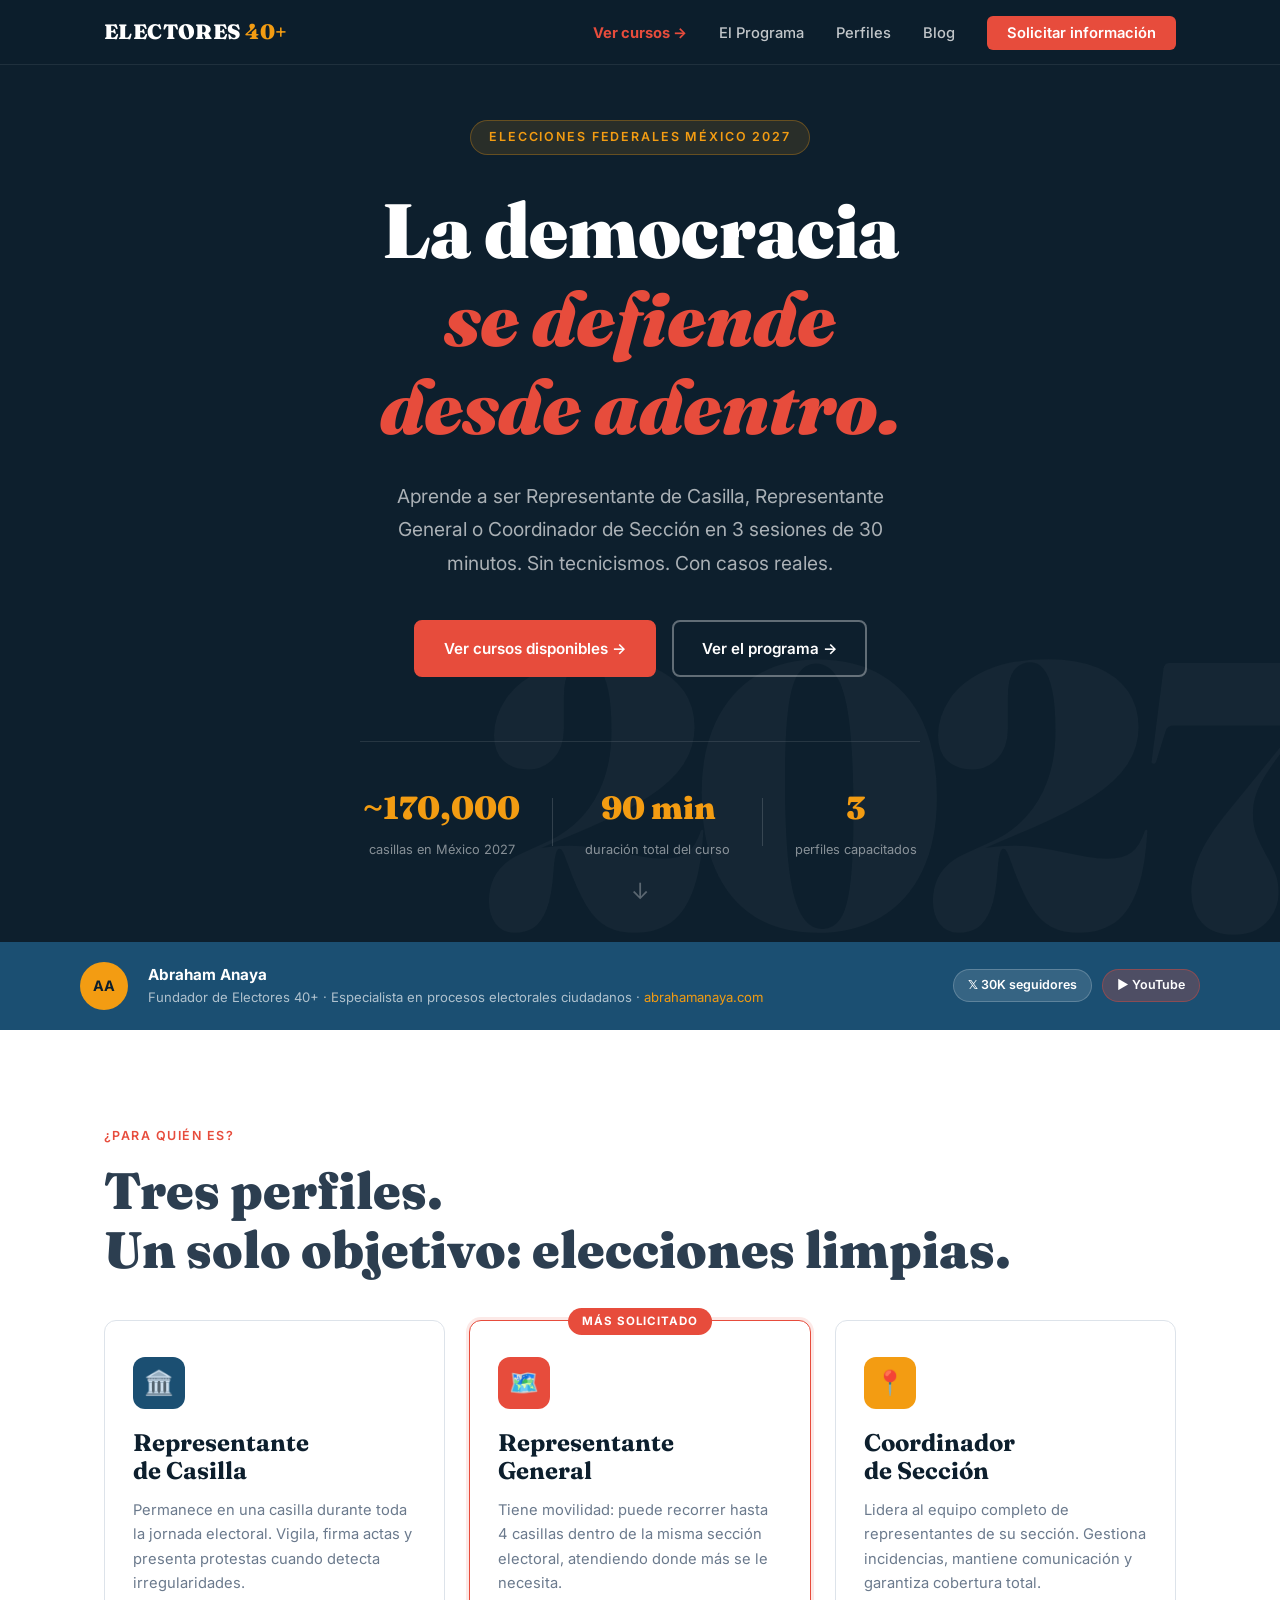
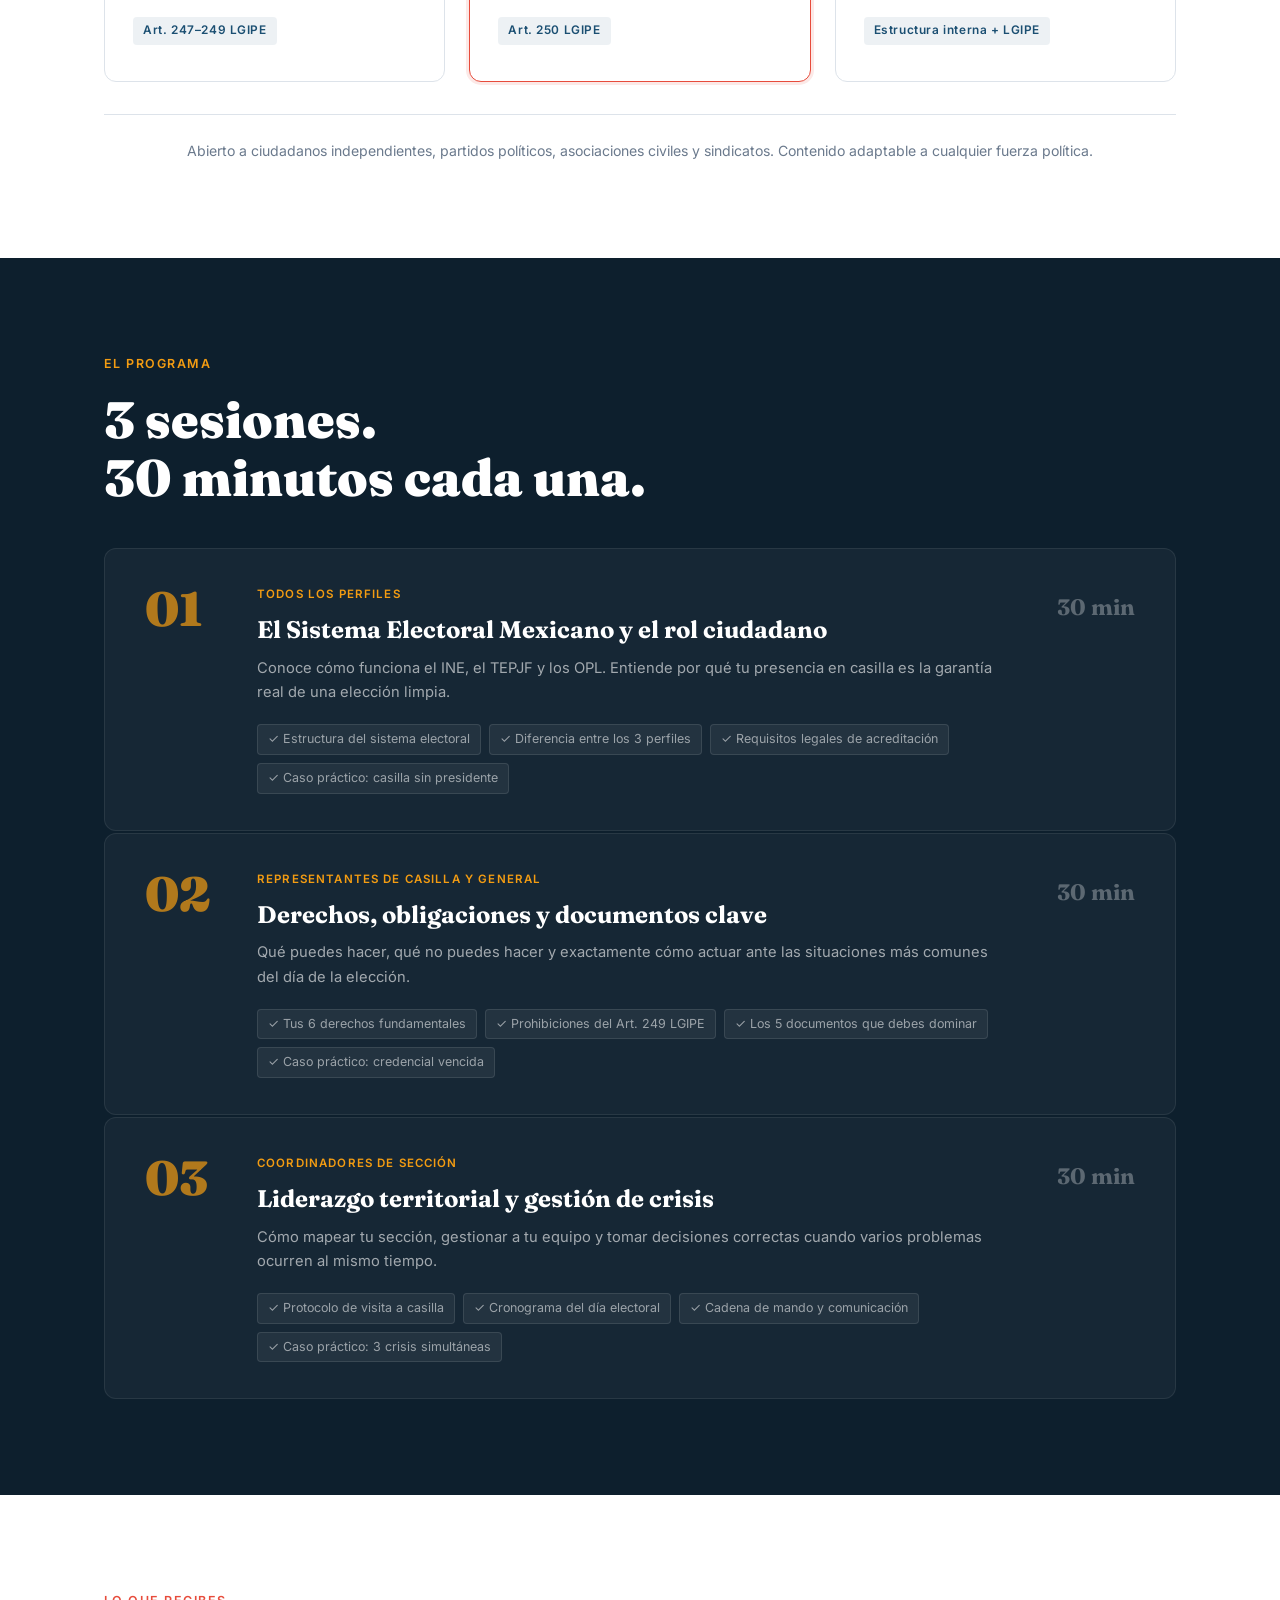
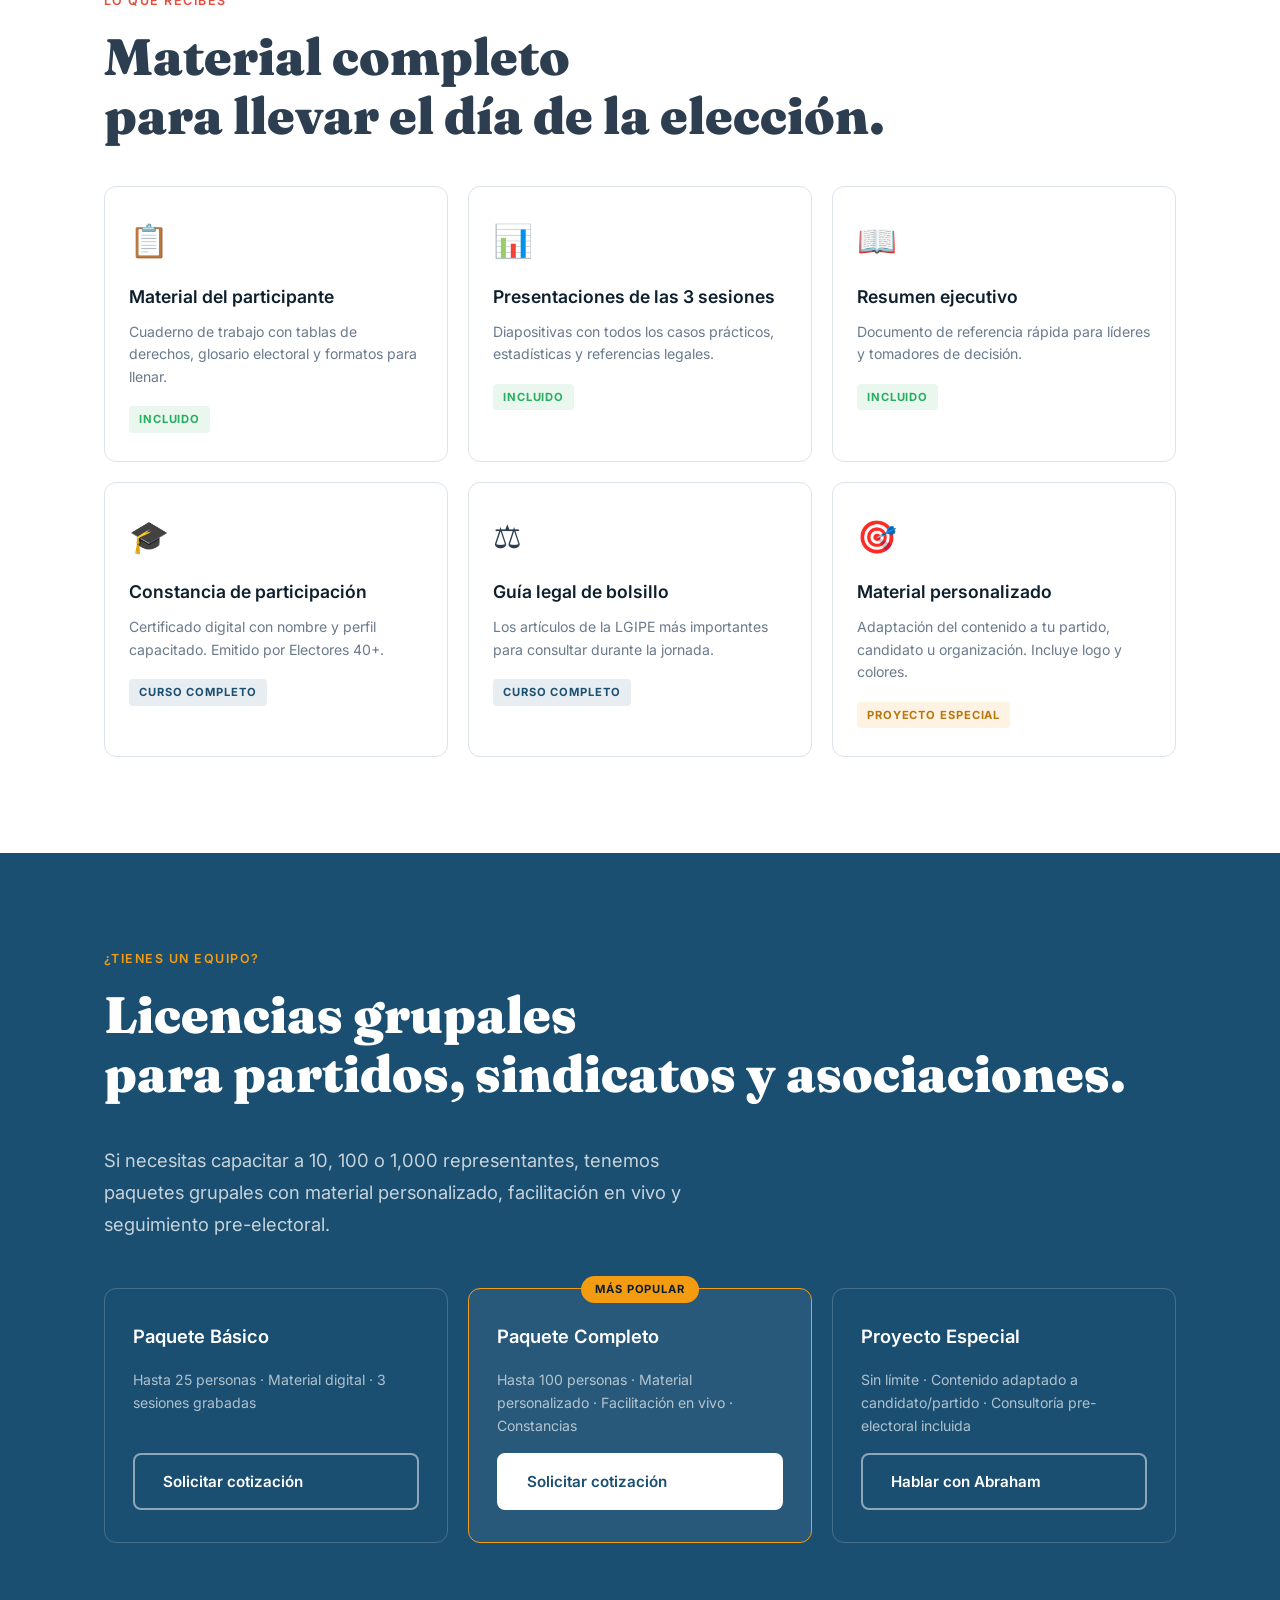
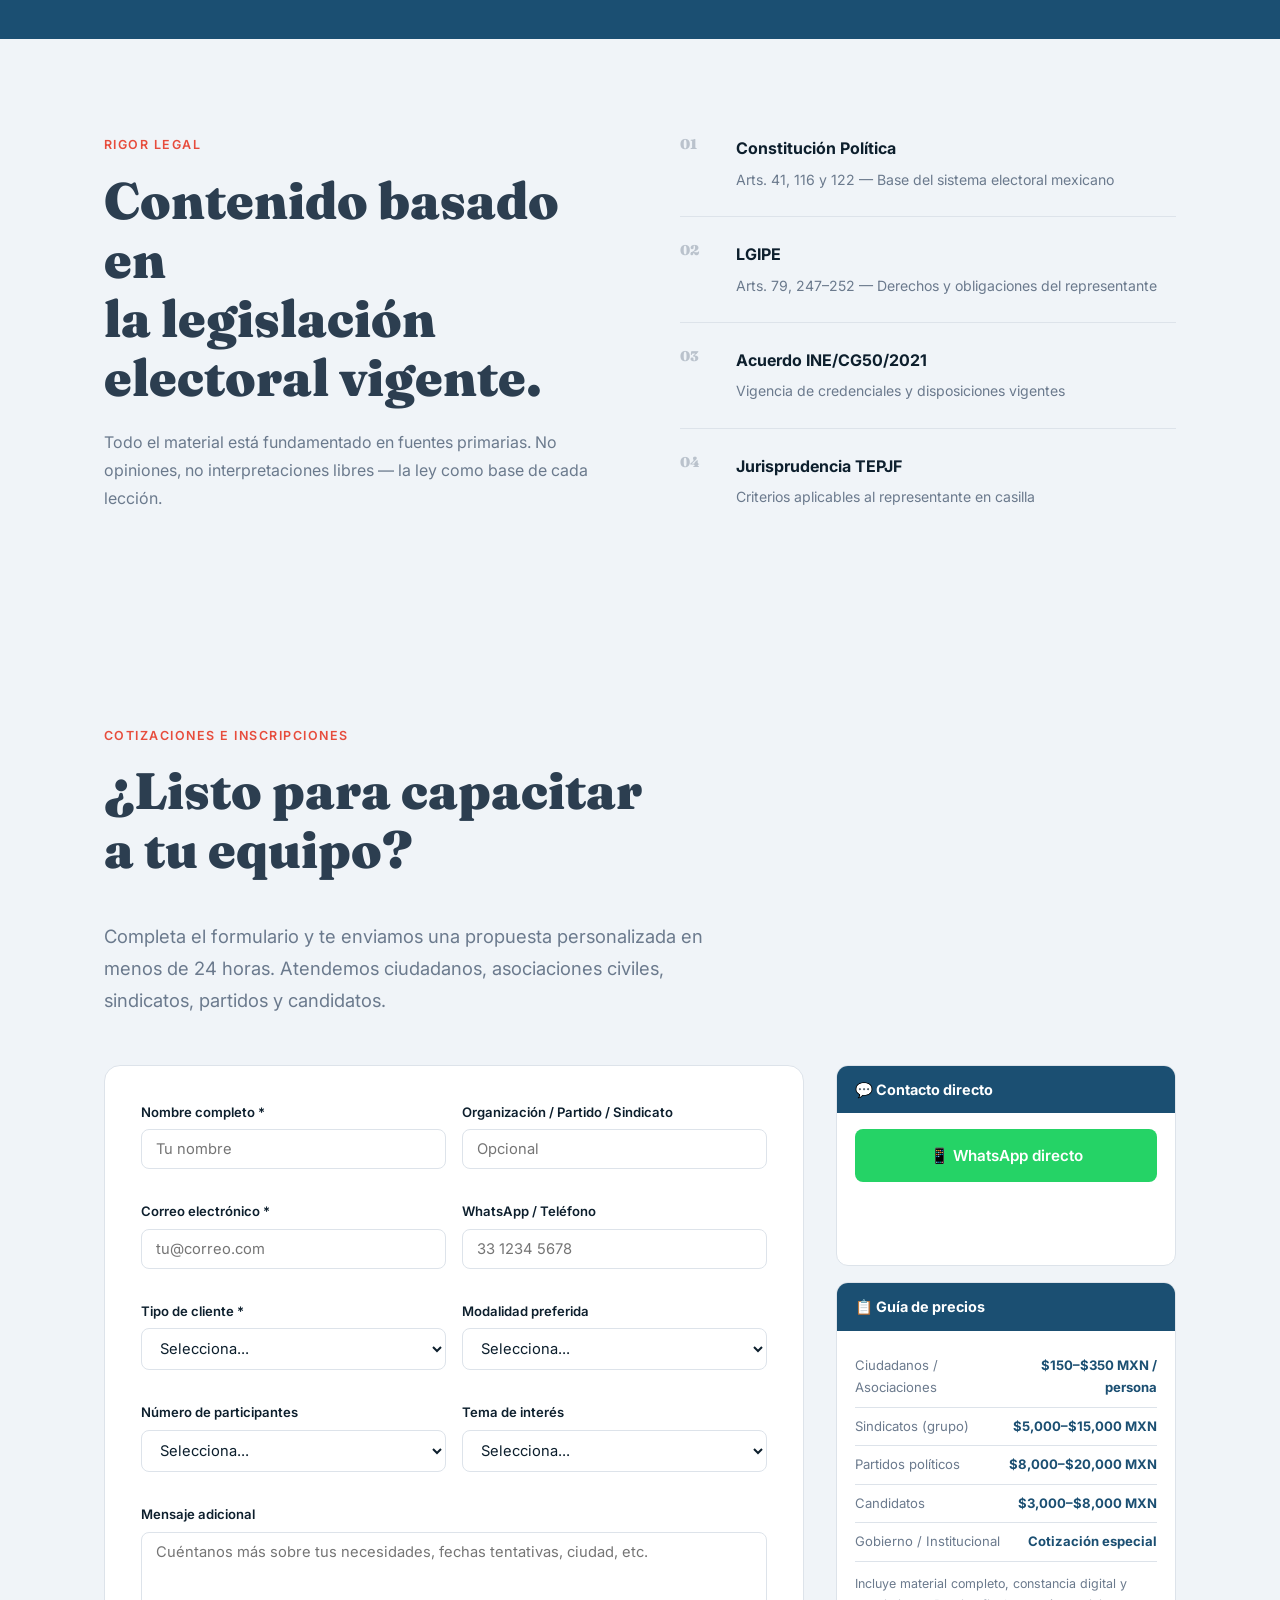
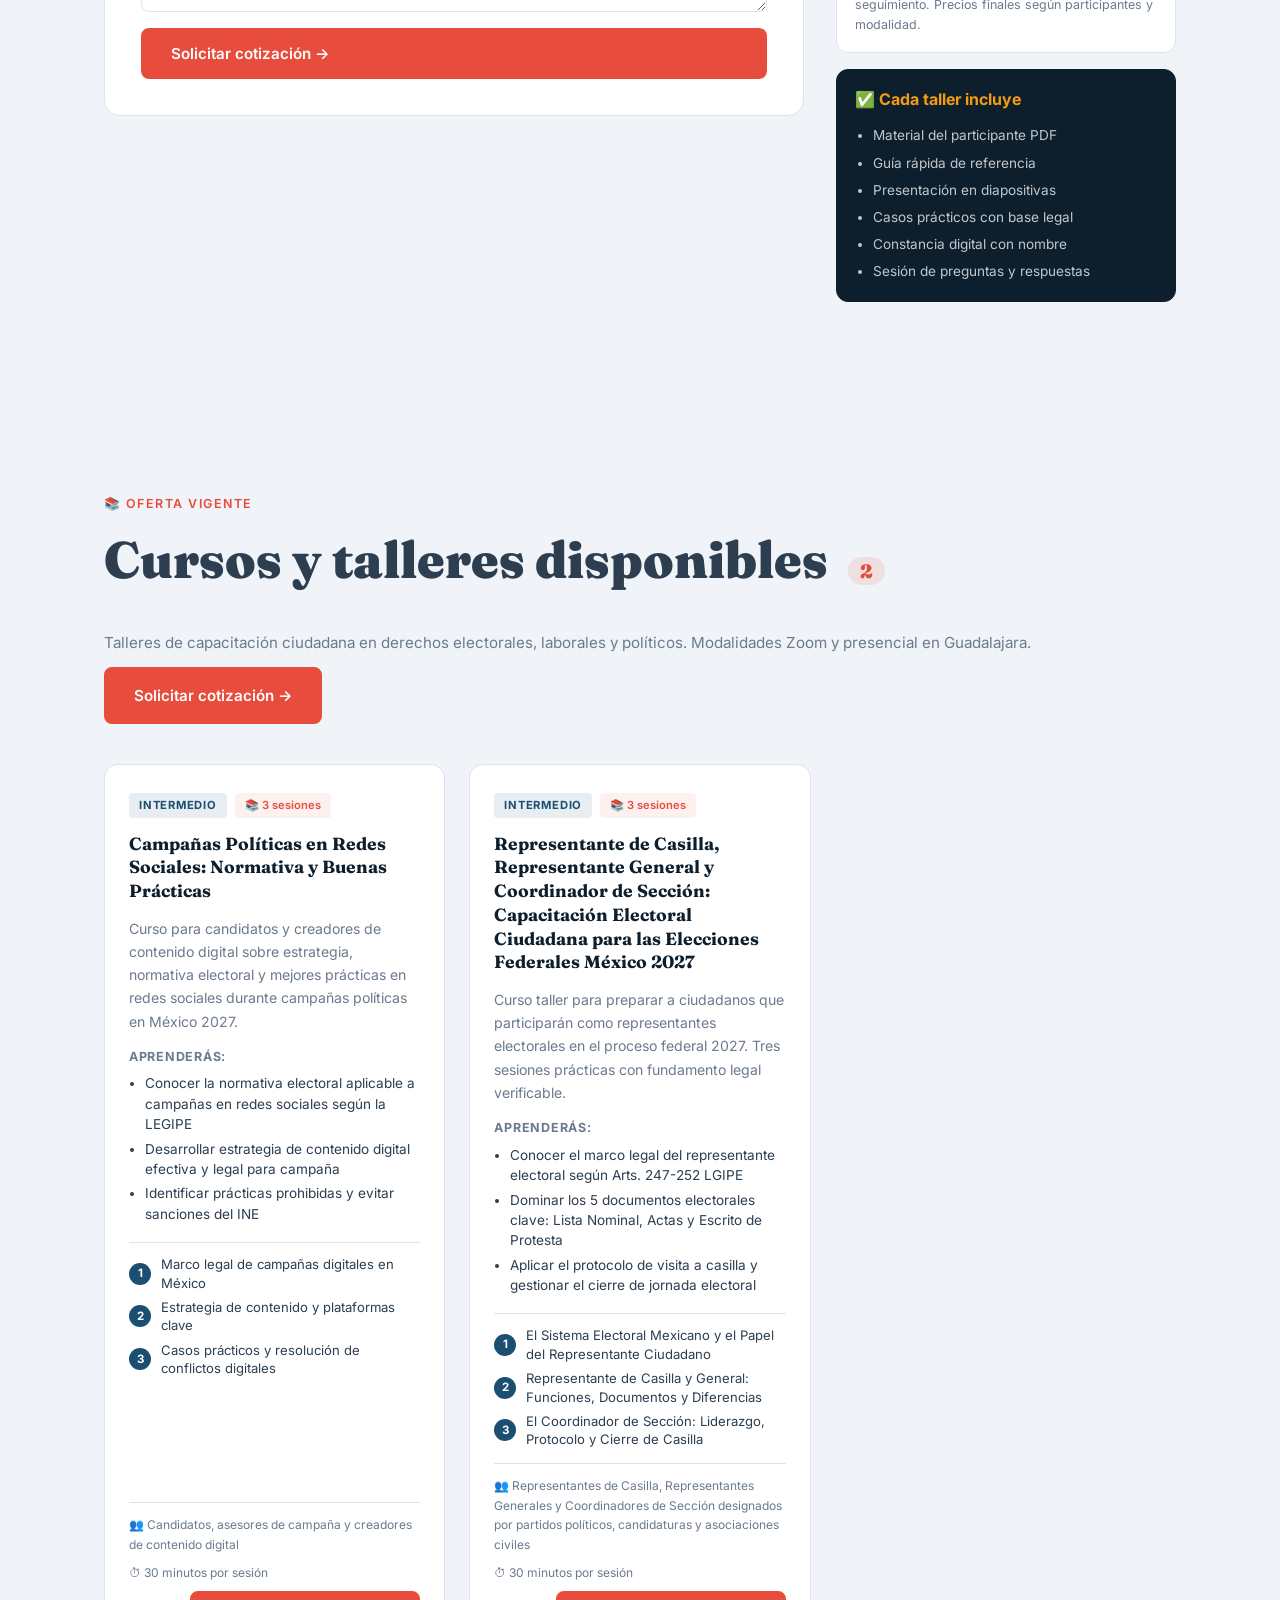
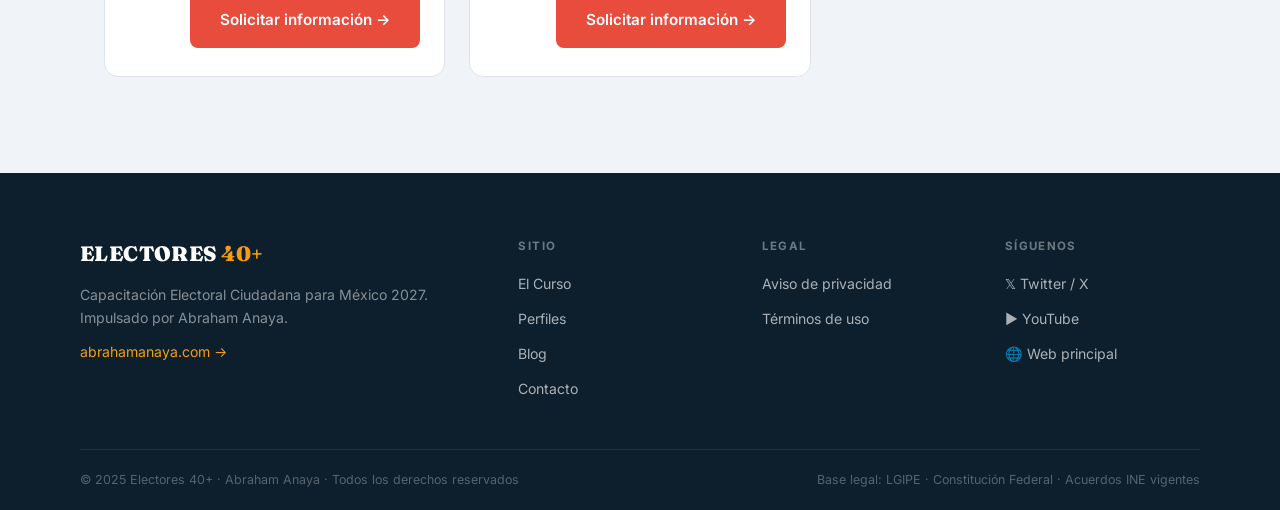
==== index.html @ 77cc3418 "enlace a cursos en nav + cursos.json inicial" ====
<!DOCTYPE html>
<html lang="es">
<head>
  <meta charset="UTF-8" />
  <meta name="viewport" content="width=device-width, initial-scale=1.0" />
  <title>Electores 40+ | Capacitación Electoral Ciudadana 2027</title>
  <meta name="description" content="Aprende a ser Representante de Casilla, Representante General o Coordinador de Sección para las elecciones federales de México 2027. Curso de 3 sesiones de 30 minutos." />
  <link rel="preconnect" href="https://fonts.googleapis.com" />
  <link href="https://fonts.googleapis.com/css2?family=Fraunces:ital,wght@0,700;0,900;1,700&family=Inter:wght@400;500;600&display=swap" rel="stylesheet" />
  <link rel="stylesheet" href="css/style.css" />
  <link rel="stylesheet" href="css/cursos.css" />
</head>
<body>

  <!-- NAV -->
  <nav class="nav">
    <div class="nav-inner">
      <a href="index.html" class="nav-logo">ELECTORES <span>40+</span></a>
      <button class="nav-toggle" aria-label="Menú" onclick="toggleMenu()">☰</button>
      <ul class="nav-links" id="navLinks">
        <li><a href="#seccion-cursos-dinamicos" style="font-weight:700;color:var(--accent)">Ver cursos →</a></li>
        <li><a href="#curso">El Programa</a></li>
        <li><a href="#perfiles">Perfiles</a></li>
        <li><a href="blog.html">Blog</a></li>
        <li><a href="#contacto" class="nav-cta">Solicitar información</a></li>
      </ul>
    </div>
  </nav>

  <!-- HERO -->
  <header class="hero">
    <div class="hero-bg-text" aria-hidden="true">2027</div>
    <div class="hero-inner">
      <div class="hero-eyebrow">Elecciones Federales México 2027</div>
      <h1 class="hero-title">
        La democracia<br/>
        <em>se defiende<br/>desde adentro.</em>
      </h1>
      <p class="hero-sub">
        Aprende a ser Representante de Casilla, Representante General
        o Coordinador de Sección en 3 sesiones de 30 minutos.
        Sin tecnicismos. Con casos reales.
      </p>
      <div class="hero-actions">
        <a href="#seccion-cursos-dinamicos" class="btn btn-primary">Ver cursos disponibles →</a>
        <a href="#curso" class="btn btn-ghost">Ver el programa →</a>
      </div>
      <div class="hero-stats">
        <div class="stat">
          <span class="stat-n">~170,000</span>
          <span class="stat-l">casillas en México 2027</span>
        </div>
        <div class="stat-div"></div>
        <div class="stat">
          <span class="stat-n">90 min</span>
          <span class="stat-l">duración total del curso</span>
        </div>
        <div class="stat-div"></div>
        <div class="stat">
          <span class="stat-n">3</span>
          <span class="stat-l">perfiles capacitados</span>
        </div>
      </div>
    </div>
    <div class="hero-scroll" aria-hidden="true">↓</div>
  </header>

  <!-- FRANJA FACILITADOR -->
  <section class="facilitador-band">
    <div class="band-inner">
      <div class="band-avatar">AA</div>
      <div class="band-text">
        <strong>Abraham Anaya</strong>
        <span>Fundador de Electores 40+ · Especialista en procesos electorales ciudadanos · <a href="https://www.abrahamanaya.com" target="_blank">abrahamanaya.com</a></span>
      </div>
      <div class="band-social">
        <a href="https://twitter.com" target="_blank" class="social-pill">𝕏 30K seguidores</a>
        <a href="https://youtube.com" target="_blank" class="social-pill yt">▶ YouTube</a>
      </div>
    </div>
  </section>

  <!-- PARA QUIÉN ES -->
  <section class="section" id="perfiles">
    <div class="container">
      <div class="section-label">¿Para quién es?</div>
      <h2 class="section-title">Tres perfiles.<br/>Un solo objetivo: elecciones limpias.</h2>
      <div class="perfiles-grid">

        <div class="perfil-card">
          <div class="perfil-icon" style="background:#1B4F72">🏛️</div>
          <h3>Representante<br/>de Casilla</h3>
          <p>Permanece en una casilla durante toda la jornada electoral. Vigila, firma actas y presenta protestas cuando detecta irregularidades.</p>
          <div class="perfil-base">Art. 247–249 LGIPE</div>
        </div>

        <div class="perfil-card perfil-featured">
          <div class="perfil-badge">Más solicitado</div>
          <div class="perfil-icon" style="background:#E74C3C">🗺️</div>
          <h3>Representante<br/>General</h3>
          <p>Tiene movilidad: puede recorrer hasta 4 casillas dentro de la misma sección electoral, atendiendo donde más se le necesita.</p>
          <div class="perfil-base">Art. 250 LGIPE</div>
        </div>

        <div class="perfil-card">
          <div class="perfil-icon" style="background:#F39C12">📍</div>
          <h3>Coordinador<br/>de Sección</h3>
          <p>Lidera al equipo completo de representantes de su sección. Gestiona incidencias, mantiene comunicación y garantiza cobertura total.</p>
          <div class="perfil-base">Estructura interna + LGIPE</div>
        </div>

      </div>
      <p class="perfiles-note">
        Abierto a ciudadanos independientes, partidos políticos, asociaciones civiles y sindicatos.
        Contenido adaptable a cualquier fuerza política.
      </p>
    </div>
  </section>

  <!-- EL CURSO -->
  <section class="section section-dark" id="curso">
    <div class="container">
      <div class="section-label light">El programa</div>
      <h2 class="section-title light">3 sesiones.<br/>30 minutos cada una.</h2>

      <div class="sesiones-list">

        <div class="sesion-item">
          <div class="sesion-num">01</div>
          <div class="sesion-body">
            <div class="sesion-tag">Todos los perfiles</div>
            <h3>El Sistema Electoral Mexicano y el rol ciudadano</h3>
            <p>Conoce cómo funciona el INE, el TEPJF y los OPL. Entiende por qué tu presencia en casilla es la garantía real de una elección limpia.</p>
            <div class="sesion-items">
              <span>✓ Estructura del sistema electoral</span>
              <span>✓ Diferencia entre los 3 perfiles</span>
              <span>✓ Requisitos legales de acreditación</span>
              <span>✓ Caso práctico: casilla sin presidente</span>
            </div>
          </div>
          <div class="sesion-dur">30 min</div>
        </div>

        <div class="sesion-item">
          <div class="sesion-num">02</div>
          <div class="sesion-body">
            <div class="sesion-tag">Representantes de Casilla y General</div>
            <h3>Derechos, obligaciones y documentos clave</h3>
            <p>Qué puedes hacer, qué no puedes hacer y exactamente cómo actuar ante las situaciones más comunes del día de la elección.</p>
            <div class="sesion-items">
              <span>✓ Tus 6 derechos fundamentales</span>
              <span>✓ Prohibiciones del Art. 249 LGIPE</span>
              <span>✓ Los 5 documentos que debes dominar</span>
              <span>✓ Caso práctico: credencial vencida</span>
            </div>
          </div>
          <div class="sesion-dur">30 min</div>
        </div>

        <div class="sesion-item">
          <div class="sesion-num">03</div>
          <div class="sesion-body">
            <div class="sesion-tag">Coordinadores de Sección</div>
            <h3>Liderazgo territorial y gestión de crisis</h3>
            <p>Cómo mapear tu sección, gestionar a tu equipo y tomar decisiones correctas cuando varios problemas ocurren al mismo tiempo.</p>
            <div class="sesion-items">
              <span>✓ Protocolo de visita a casilla</span>
              <span>✓ Cronograma del día electoral</span>
              <span>✓ Cadena de mando y comunicación</span>
              <span>✓ Caso práctico: 3 crisis simultáneas</span>
            </div>
          </div>
          <div class="sesion-dur">30 min</div>
        </div>

      </div>
    </div>
  </section>

  <!-- MATERIAL -->
  <section class="section" id="temario">
    <div class="container">
      <div class="section-label">Lo que recibes</div>
      <h2 class="section-title">Material completo<br/>para llevar el día de la elección.</h2>
      <div class="material-grid">
        <div class="material-item">
          <div class="material-icon">📋</div>
          <h4>Material del participante</h4>
          <p>Cuaderno de trabajo con tablas de derechos, glosario electoral y formatos para llenar.</p>
          <span class="material-tag free">Incluido</span>
        </div>
        <div class="material-item">
          <div class="material-icon">📊</div>
          <h4>Presentaciones de las 3 sesiones</h4>
          <p>Diapositivas con todos los casos prácticos, estadísticas y referencias legales.</p>
          <span class="material-tag free">Incluido</span>
        </div>
        <div class="material-item">
          <div class="material-icon">📖</div>
          <h4>Resumen ejecutivo</h4>
          <p>Documento de referencia rápida para líderes y tomadores de decisión.</p>
          <span class="material-tag free">Incluido</span>
        </div>
        <div class="material-item">
          <div class="material-icon">🎓</div>
          <h4>Constancia de participación</h4>
          <p>Certificado digital con nombre y perfil capacitado. Emitido por Electores 40+.</p>
          <span class="material-tag premium">Curso completo</span>
        </div>
        <div class="material-item">
          <div class="material-icon">⚖️</div>
          <h4>Guía legal de bolsillo</h4>
          <p>Los artículos de la LGIPE más importantes para consultar durante la jornada.</p>
          <span class="material-tag premium">Curso completo</span>
        </div>
        <div class="material-item">
          <div class="material-icon">🎯</div>
          <h4>Material personalizado</h4>
          <p>Adaptación del contenido a tu partido, candidato u organización. Incluye logo y colores.</p>
          <span class="material-tag special">Proyecto especial</span>
        </div>
      </div>
    </div>
  </section>

  <!-- ORGANIZACIONES -->
  <section class="section section-accent">
    <div class="container">
      <div class="section-label light">¿Tienes un equipo?</div>
      <h2 class="section-title light">Licencias grupales<br/>para partidos, sindicatos y asociaciones.</h2>
      <p class="section-intro light">
        Si necesitas capacitar a 10, 100 o 1,000 representantes, tenemos paquetes grupales con material personalizado, facilitación en vivo y seguimiento pre-electoral.
      </p>
      <div class="org-grid">
        <div class="org-card">
          <h4>Paquete Básico</h4>
          <p>Hasta 25 personas · Material digital · 3 sesiones grabadas</p>
          <a href="#contacto" class="btn btn-outline-white">Solicitar cotización</a>
        </div>
        <div class="org-card org-card-featured">
          <div class="org-badge">Más popular</div>
          <h4>Paquete Completo</h4>
          <p>Hasta 100 personas · Material personalizado · Facilitación en vivo · Constancias</p>
          <a href="#contacto" class="btn btn-white">Solicitar cotización</a>
        </div>
        <div class="org-card">
          <h4>Proyecto Especial</h4>
          <p>Sin límite · Contenido adaptado a candidato/partido · Consultoría pre-electoral incluida</p>
          <a href="#contacto" class="btn btn-outline-white">Hablar con Abraham</a>
        </div>
      </div>
    </div>
  </section>

  <!-- BASE LEGAL -->
  <section class="section section-legal">
    <div class="container">
      <div class="legal-inner">
        <div class="legal-text">
          <div class="section-label">Rigor legal</div>
          <h2>Contenido basado en<br/>la legislación electoral vigente.</h2>
          <p>Todo el material está fundamentado en fuentes primarias. No opiniones, no interpretaciones libres — la ley como base de cada lección.</p>
        </div>
        <div class="legal-refs">
          <div class="legal-ref">
            <span class="ref-num">01</span>
            <div>
              <strong>Constitución Política</strong>
              <span>Arts. 41, 116 y 122 — Base del sistema electoral mexicano</span>
            </div>
          </div>
          <div class="legal-ref">
            <span class="ref-num">02</span>
            <div>
              <strong>LGIPE</strong>
              <span>Arts. 79, 247–252 — Derechos y obligaciones del representante</span>
            </div>
          </div>
          <div class="legal-ref">
            <span class="ref-num">03</span>
            <div>
              <strong>Acuerdo INE/CG50/2021</strong>
              <span>Vigencia de credenciales y disposiciones vigentes</span>
            </div>
          </div>
          <div class="legal-ref">
            <span class="ref-num">04</span>
            <div>
              <strong>Jurisprudencia TEPJF</strong>
              <span>Criterios aplicables al representante en casilla</span>
            </div>
          </div>
        </div>
      </div>
    </div>
  </section>

  <!-- CONTACTO / COTIZACIÓN -->
  <section class="section section-contact" id="contacto">
    <div class="container">
      <div class="section-label">Cotizaciones e inscripciones</div>
      <h2 class="section-title">¿Listo para capacitar<br/>a tu equipo?</h2>
      <p class="section-intro">
        Completa el formulario y te enviamos una propuesta personalizada en menos de 24 horas.
        Atendemos ciudadanos, asociaciones civiles, sindicatos, partidos y candidatos.
      </p>

      <div class="cotizacion-layout">

        <!-- FORMULARIO -->
        <div class="cotizacion-form-card">
          <form id="form-cotizacion" onsubmit="enviarCotizacion(event)">
            <div class="form-row-2">
              <div class="form-group-web">
                <label>Nombre completo *</label>
                <input type="text" id="cot-nombre" required placeholder="Tu nombre"/>
              </div>
              <div class="form-group-web">
                <label>Organización / Partido / Sindicato</label>
                <input type="text" id="cot-org" placeholder="Opcional"/>
              </div>
            </div>
            <div class="form-row-2">
              <div class="form-group-web">
                <label>Correo electrónico *</label>
                <input type="email" id="cot-email" required placeholder="tu@correo.com"/>
              </div>
              <div class="form-group-web">
                <label>WhatsApp / Teléfono</label>
                <input type="tel" id="cot-tel" placeholder="33 1234 5678"/>
              </div>
            </div>
            <div class="form-row-2">
              <div class="form-group-web">
                <label>Tipo de cliente *</label>
                <select id="cot-tipo" required>
                  <option value="">Selecciona...</option>
                  <option value="ciudadano">Ciudadano individual</option>
                  <option value="asociacion">Asociación civil / ONG</option>
                  <option value="sindicato">Sindicato</option>
                  <option value="partido">Partido político</option>
                  <option value="candidato">Candidato / Candidata</option>
                  <option value="gobierno">Gobierno municipal / estatal</option>
                  <option value="empresa">Empresa privada</option>
                </select>
              </div>
              <div class="form-group-web">
                <label>Modalidad preferida</label>
                <select id="cot-modalidad">
                  <option value="">Selecciona...</option>
                  <option value="Zoom / Virtual">Zoom / Virtual</option>
                  <option value="Presencial Guadalajara">Presencial en Guadalajara</option>
                  <option value="Presencial en mi ciudad">Presencial en mi ciudad</option>
                  <option value="Híbrido">Híbrido</option>
                </select>
              </div>
            </div>
            <div class="form-row-2">
              <div class="form-group-web">
                <label>Número de participantes</label>
                <select id="cot-personas">
                  <option value="">Selecciona...</option>
                  <option value="1-10">1 a 10 personas</option>
                  <option value="11-30">11 a 30 personas</option>
                  <option value="31-60">31 a 60 personas</option>
                  <option value="61-100">61 a 100 personas</option>
                  <option value="Más de 100">Más de 100 personas</option>
                </select>
              </div>
              <div class="form-group-web">
                <label>Tema de interés</label>
                <select id="cot-tema">
                  <option value="">Selecciona...</option>
                  <option value="Representantes de casilla">Representantes de casilla</option>
                  <option value="Derechos laborales y sindicales">Derechos laborales</option>
                  <option value="Transparencia y acceso a la información">Transparencia</option>
                  <option value="Participación ciudadana">Participación ciudadana</option>
                  <option value="Derechos humanos">Derechos humanos</option>
                  <option value="Género y participación política">Género y política</option>
                  <option value="Otro">Otro (especificar abajo)</option>
                </select>
              </div>
            </div>
            <div class="form-group-web">
              <label>Mensaje adicional</label>
              <textarea id="cot-mensaje" rows="3" placeholder="Cuéntanos más sobre tus necesidades, fechas tentativas, ciudad, etc."></textarea>
            </div>
            <button type="submit" class="btn btn-primary btn-lg" style="width:100%" id="btn-cotizar">
              Solicitar cotización →
            </button>
            <div id="cot-resultado" style="display:none;margin-top:16px"></div>
          </form>
        </div>

        <!-- SIDEBAR PRECIOS -->
        <div class="cotizacion-sidebar">
          <div class="precio-card">
            <div class="precio-header">💬 Contacto directo</div>
            <div class="precio-body">
              <a href="https://wa.me/523341150010?text=Hola%20Abraham%2C%20quiero%20información%20sobre%20los%20talleres%20de%20Electores%2040%2B"
                 target="_blank" class="btn btn-success" style="width:100%;margin-bottom:10px;display:block;text-align:center">
                📱 WhatsApp directo
              </a>
              <a href="mailto:contacto@abrahamanaya.com?subject=Cotización%20Electores%2040%2B"
                 class="btn btn-ghost" style="width:100%;display:block;text-align:center">
                ✉ Enviar correo
              </a>
            </div>
          </div>
          <div class="precio-card">
            <div class="precio-header">📋 Guía de precios</div>
            <div class="precio-body">
              <div class="precio-item"><span class="precio-label">Ciudadanos / Asociaciones</span><span class="precio-valor">$150–$350 MXN / persona</span></div>
              <div class="precio-item"><span class="precio-label">Sindicatos (grupo)</span><span class="precio-valor">$5,000–$15,000 MXN</span></div>
              <div class="precio-item"><span class="precio-label">Partidos políticos</span><span class="precio-valor">$8,000–$20,000 MXN</span></div>
              <div class="precio-item"><span class="precio-label">Candidatos</span><span class="precio-valor">$3,000–$8,000 MXN</span></div>
              <div class="precio-item"><span class="precio-label">Gobierno / Institucional</span><span class="precio-valor">Cotización especial</span></div>
              <p style="font-size:.78rem;color:var(--muted);margin-top:12px">Incluye material completo, constancia digital y seguimiento. Precios finales según participantes y modalidad.</p>
            </div>
          </div>
          <div class="precio-card" style="background:var(--dark);border-color:var(--dark)">
            <div class="precio-body">
              <strong style="color:var(--gold)">✅ Cada taller incluye</strong>
              <ul style="margin:10px 0 0;padding-left:18px;font-size:.85rem;line-height:2;color:rgba(255,255,255,.75)">
                <li>Material del participante PDF</li>
                <li>Guía rápida de referencia</li>
                <li>Presentación en diapositivas</li>
                <li>Casos prácticos con base legal</li>
                <li>Constancia digital con nombre</li>
                <li>Sesión de preguntas y respuestas</li>
              </ul>
            </div>
          </div>
        </div>

      </div>
    </div>
  </section>

  <!-- CURSOS DINÁMICOS — cargados desde cursos.json -->
  <section id="seccion-cursos-dinamicos">
    <div class="container">
      <div class="cursos-dinamicos-header">
        <div>
          <div class="section-label">📚 Oferta vigente</div>
          <h2 class="section-title">
            Cursos y talleres disponibles
            <span id="cursos-contador" style="font-size:1.2rem;color:var(--accent);margin-left:10px;background:rgba(231,76,60,.12);padding:2px 12px;border-radius:20px"></span>
          </h2>
          <p style="color:var(--muted);font-size:.95rem;margin-top:8px">
            Talleres de capacitación ciudadana en derechos electorales, laborales y políticos.
            Modalidades Zoom y presencial en Guadalajara.
          </p>
        </div>
        <a href="#contacto" class="btn btn-primary" style="white-space:nowrap;align-self:center">
          Solicitar cotización →
        </a>
      </div>
      <div id="cursos-dinamicos">
        <!-- Se carga dinámicamente desde cursos.json -->
        <div style="text-align:center;padding:48px;color:var(--muted)">
          Cargando cursos...
        </div>
      </div>
    </div>
  </section>

  <!-- FOOTER -->
  <footer class="footer">
    <div class="footer-inner">
      <div class="footer-brand">
        <span class="nav-logo">ELECTORES <span>40+</span></span>
        <p>Capacitación Electoral Ciudadana para México 2027.<br/>Impulsado por Abraham Anaya.</p>
        <a href="https://www.abrahamanaya.com" target="_blank">abrahamanaya.com →</a>
      </div>
      <div class="footer-links">
        <strong>Sitio</strong>
        <a href="#curso">El Curso</a>
        <a href="#perfiles">Perfiles</a>
        <a href="blog.html">Blog</a>
        <a href="#contacto">Contacto</a>
      </div>
      <div class="footer-links">
        <strong>Legal</strong>
        <a href="#">Aviso de privacidad</a>
        <a href="#">Términos de uso</a>
      </div>
      <div class="footer-links">
        <strong>Síguenos</strong>
        <a href="https://twitter.com" target="_blank">𝕏 Twitter / X</a>
        <a href="https://youtube.com" target="_blank">▶ YouTube</a>
        <a href="https://www.abrahamanaya.com" target="_blank">🌐 Web principal</a>
      </div>
    </div>
    <div class="footer-bottom">
      <span>© 2025 Electores 40+ · Abraham Anaya · Todos los derechos reservados</span>
      <span>Base legal: LGIPE · Constitución Federal · Acuerdos INE vigentes</span>
    </div>
  </footer>

  <script src="js/main.js"></script>
  <script src="js/cursos.js"></script>
</body>
</html>
---- css/style.css ----
/* ===== RESET & BASE ===== */
*, *::before, *::after { box-sizing: border-box; margin: 0; padding: 0; }

:root {
  --brand:   #1B4F72;
  --accent:  #E74C3C;
  --gold:    #F39C12;
  --dark:    #0D1F2D;
  --text:    #2C3E50;
  --muted:   #6B7A8D;
  --light:   #F0F4F8;
  --white:   #FFFFFF;
  --border:  #DDE3EA;
  --radius:  12px;
  --shadow:  0 4px 24px rgba(13,31,45,.10);
  --shadow-lg: 0 12px 48px rgba(13,31,45,.16);
}

html { scroll-behavior: smooth; }

body {
  font-family: 'Inter', system-ui, sans-serif;
  color: var(--text);
  background: var(--white);
  line-height: 1.65;
  font-size: 16px;
}

a { color: inherit; text-decoration: none; }
img { max-width: 100%; display: block; }

/* ===== TYPOGRAPHY ===== */
h1, h2, h3 {
  font-family: 'Fraunces', Georgia, serif;
  line-height: 1.15;
  font-weight: 900;
}
h1 { font-size: clamp(2.6rem, 6vw, 4.8rem); }
h2 { font-size: clamp(2rem, 4vw, 3.2rem); }
h3 { font-size: clamp(1.2rem, 2.5vw, 1.5rem); font-weight: 700; }
h4 { font-size: 1.1rem; font-weight: 600; }

em { font-style: italic; color: var(--accent); }

/* ===== LAYOUT ===== */
.container {
  max-width: 1120px;
  margin: 0 auto;
  padding: 0 24px;
}

.section { padding: 96px 0; }
.section-dark { background: var(--dark); color: var(--white); }
.section-accent { background: var(--brand); color: var(--white); }
.section-legal { background: var(--light); }
.section-contact { background: var(--light); }

.section-label {
  font-size: .78rem;
  font-weight: 600;
  letter-spacing: .12em;
  text-transform: uppercase;
  color: var(--accent);
  margin-bottom: 16px;
}
.section-label.light { color: var(--gold); }

.section-title { margin-bottom: 40px; }
.section-title.light { color: var(--white); }

.section-intro {
  font-size: 1.15rem;
  color: var(--muted);
  max-width: 600px;
  margin-bottom: 48px;
  line-height: 1.75;
}
.section-intro.light { color: rgba(255,255,255,.75); }

/* ===== BUTTONS ===== */
.btn {
  display: inline-flex;
  align-items: center;
  gap: 8px;
  padding: 14px 28px;
  border-radius: 8px;
  font-weight: 600;
  font-size: .95rem;
  cursor: pointer;
  transition: all .2s ease;
  border: 2px solid transparent;
  font-family: 'Inter', sans-serif;
  text-decoration: none;
}
.btn-primary {
  background: var(--accent);
  color: var(--white);
  border-color: var(--accent);
}
.btn-primary:hover { background: #c0392b; border-color: #c0392b; transform: translateY(-1px); box-shadow: 0 6px 20px rgba(231,76,60,.35); }

.btn-ghost {
  background: transparent;
  color: var(--white);
  border-color: rgba(255,255,255,.35);
}
.btn-ghost:hover { border-color: var(--white); background: rgba(255,255,255,.1); }

.btn-outline-white {
  background: transparent;
  color: var(--white);
  border-color: rgba(255,255,255,.5);
}
.btn-outline-white:hover { background: rgba(255,255,255,.15); border-color: var(--white); }

.btn-white {
  background: var(--white);
  color: var(--brand);
  border-color: var(--white);
}
.btn-white:hover { background: var(--light); }

/* ===== NAV ===== */
.nav {
  position: fixed;
  top: 0; left: 0; right: 0;
  z-index: 100;
  background: rgba(13,31,45,.95);
  backdrop-filter: blur(12px);
  border-bottom: 1px solid rgba(255,255,255,.08);
}
.nav-inner {
  max-width: 1120px;
  margin: 0 auto;
  padding: 0 24px;
  height: 64px;
  display: flex;
  align-items: center;
  justify-content: space-between;
}
.nav-logo {
  font-family: 'Fraunces', serif;
  font-weight: 900;
  font-size: 1.3rem;
  color: var(--white);
  letter-spacing: .02em;
}
.nav-logo span { color: var(--gold); }

.nav-links {
  display: flex;
  align-items: center;
  gap: 32px;
  list-style: none;
}
.nav-links a {
  color: rgba(255,255,255,.75);
  font-size: .92rem;
  font-weight: 500;
  transition: color .2s;
}
.nav-links a:hover { color: var(--white); }
.nav-cta {
  background: var(--accent);
  color: var(--white) !important;
  padding: 8px 20px;
  border-radius: 6px;
  font-weight: 600 !important;
}
.nav-cta:hover { background: #c0392b; }

.nav-toggle {
  display: none;
  background: none;
  border: none;
  color: var(--white);
  font-size: 1.5rem;
  cursor: pointer;
}

/* ===== HERO ===== */
.hero {
  background: var(--dark);
  color: var(--white);
  min-height: 100vh;
  display: flex;
  flex-direction: column;
  align-items: center;
  justify-content: center;
  position: relative;
  overflow: hidden;
  padding: 120px 24px 80px;
}

.hero-bg-text {
  position: absolute;
  font-family: 'Fraunces', serif;
  font-weight: 900;
  font-size: clamp(180px, 30vw, 380px);
  color: rgba(255,255,255,.03);
  user-select: none;
  right: -40px;
  bottom: -40px;
  line-height: 1;
  letter-spacing: -.05em;
}

.hero-inner {
  max-width: 820px;
  text-align: center;
  position: relative;
  z-index: 1;
}

.hero-eyebrow {
  display: inline-block;
  font-size: .78rem;
  font-weight: 600;
  letter-spacing: .15em;
  text-transform: uppercase;
  color: var(--gold);
  background: rgba(243,156,18,.12);
  border: 1px solid rgba(243,156,18,.3);
  border-radius: 999px;
  padding: 6px 18px;
  margin-bottom: 32px;
}

.hero-title {
  margin-bottom: 28px;
  color: var(--white);
}

.hero-sub {
  font-size: clamp(1rem, 2vw, 1.2rem);
  color: rgba(255,255,255,.65);
  max-width: 560px;
  margin: 0 auto 40px;
  line-height: 1.75;
}

.hero-actions {
  display: flex;
  gap: 16px;
  justify-content: center;
  flex-wrap: wrap;
  margin-bottom: 64px;
}

.hero-stats {
  display: flex;
  align-items: center;
  justify-content: center;
  gap: 32px;
  flex-wrap: wrap;
  border-top: 1px solid rgba(255,255,255,.1);
  padding-top: 40px;
}
.stat { text-align: center; }
.stat-n {
  display: block;
  font-family: 'Fraunces', serif;
  font-size: 2rem;
  font-weight: 900;
  color: var(--gold);
}
.stat-l { font-size: .8rem; color: rgba(255,255,255,.5); }
.stat-div { width: 1px; height: 48px; background: rgba(255,255,255,.15); }

.hero-scroll {
  position: absolute;
  bottom: 32px;
  left: 50%;
  transform: translateX(-50%);
  color: rgba(255,255,255,.3);
  font-size: 1.4rem;
  animation: bounce 2s infinite;
}
@keyframes bounce { 0%,100% { transform: translateX(-50%) translateY(0); } 50% { transform: translateX(-50%) translateY(8px); } }

/* ===== FACILITADOR BAND ===== */
.facilitador-band {
  background: var(--brand);
  padding: 20px 24px;
}
.band-inner {
  max-width: 1120px;
  margin: 0 auto;
  display: flex;
  align-items: center;
  gap: 20px;
  flex-wrap: wrap;
}
.band-avatar {
  width: 48px; height: 48px;
  border-radius: 50%;
  background: var(--gold);
  color: var(--dark);
  display: flex; align-items: center; justify-content: center;
  font-weight: 700; font-size: .9rem;
  flex-shrink: 0;
}
.band-text {
  display: flex; flex-direction: column;
  flex: 1;
}
.band-text strong { color: var(--white); font-size: .95rem; }
.band-text span { color: rgba(255,255,255,.65); font-size: .82rem; }
.band-text a { color: var(--gold); }
.band-social { display: flex; gap: 10px; flex-wrap: wrap; }
.social-pill {
  font-size: .78rem;
  font-weight: 600;
  padding: 5px 14px;
  border-radius: 999px;
  background: rgba(255,255,255,.12);
  color: var(--white);
  border: 1px solid rgba(255,255,255,.2);
  transition: background .2s;
}
.social-pill:hover { background: rgba(255,255,255,.2); }
.social-pill.yt { background: rgba(231,76,60,.25); border-color: rgba(231,76,60,.4); }

/* ===== PERFILES ===== */
.perfiles-grid {
  display: grid;
  grid-template-columns: repeat(3, 1fr);
  gap: 24px;
  margin-bottom: 32px;
}
.perfil-card {
  border: 1.5px solid var(--border);
  border-radius: var(--radius);
  padding: 36px 28px;
  position: relative;
  transition: box-shadow .25s, transform .25s;
  background: var(--white);
}
.perfil-card:hover { box-shadow: var(--shadow-lg); transform: translateY(-4px); }
.perfil-featured {
  border-color: var(--accent);
  box-shadow: 0 0 0 3px rgba(231,76,60,.12);
}
.perfil-badge {
  position: absolute;
  top: -13px; left: 50%;
  transform: translateX(-50%);
  background: var(--accent);
  color: var(--white);
  font-size: .72rem;
  font-weight: 700;
  letter-spacing: .08em;
  text-transform: uppercase;
  padding: 4px 14px;
  border-radius: 999px;
}
.perfil-icon {
  width: 52px; height: 52px;
  border-radius: 12px;
  display: flex; align-items: center; justify-content: center;
  font-size: 1.5rem;
  margin-bottom: 20px;
}
.perfil-card h3 { margin-bottom: 14px; color: var(--dark); }
.perfil-card p { color: var(--muted); font-size: .92rem; margin-bottom: 20px; }
.perfil-base {
  font-size: .74rem;
  color: var(--brand);
  font-weight: 600;
  letter-spacing: .05em;
  background: rgba(27,79,114,.08);
  padding: 4px 10px;
  border-radius: 4px;
  display: inline-block;
}
.perfiles-note {
  text-align: center;
  color: var(--muted);
  font-size: .88rem;
  border-top: 1px solid var(--border);
  padding-top: 24px;
}

/* ===== SESIONES ===== */
.sesiones-list { display: flex; flex-direction: column; gap: 2px; margin-top: 8px; }
.sesion-item {
  display: grid;
  grid-template-columns: 80px 1fr 100px;
  gap: 32px;
  align-items: start;
  background: rgba(255,255,255,.04);
  border: 1px solid rgba(255,255,255,.08);
  border-radius: var(--radius);
  padding: 36px 40px;
  transition: background .2s;
}
.sesion-item:hover { background: rgba(255,255,255,.07); }
.sesion-num {
  font-family: 'Fraunces', serif;
  font-size: 3rem;
  font-weight: 900;
  color: var(--gold);
  line-height: 1;
  opacity: .7;
}
.sesion-tag {
  font-size: .72rem;
  font-weight: 600;
  letter-spacing: .1em;
  text-transform: uppercase;
  color: var(--gold);
  margin-bottom: 12px;
}
.sesion-body h3 { color: var(--white); margin-bottom: 12px; }
.sesion-body p { color: rgba(255,255,255,.6); font-size: .92rem; margin-bottom: 20px; }
.sesion-items {
  display: flex;
  flex-wrap: wrap;
  gap: 8px;
}
.sesion-items span {
  font-size: .78rem;
  color: rgba(255,255,255,.55);
  background: rgba(255,255,255,.06);
  border: 1px solid rgba(255,255,255,.1);
  padding: 4px 10px;
  border-radius: 4px;
}
.sesion-dur {
  font-family: 'Fraunces', serif;
  font-size: 1.4rem;
  font-weight: 700;
  color: rgba(255,255,255,.3);
  text-align: right;
  padding-top: 4px;
  white-space: nowrap;
}

/* ===== MATERIAL ===== */
.material-grid {
  display: grid;
  grid-template-columns: repeat(3, 1fr);
  gap: 20px;
}
.material-item {
  border: 1.5px solid var(--border);
  border-radius: var(--radius);
  padding: 28px 24px;
  background: var(--white);
  transition: box-shadow .2s;
}
.material-item:hover { box-shadow: var(--shadow); }
.material-icon { font-size: 2rem; margin-bottom: 14px; }
.material-item h4 { margin-bottom: 10px; color: var(--dark); }
.material-item p { color: var(--muted); font-size: .88rem; line-height: 1.6; margin-bottom: 16px; }
.material-tag {
  font-size: .7rem;
  font-weight: 700;
  letter-spacing: .08em;
  text-transform: uppercase;
  padding: 4px 10px;
  border-radius: 4px;
  display: inline-block;
}
.material-tag.free { background: rgba(39,174,96,.1); color: #27AE60; }
.material-tag.premium { background: rgba(27,79,114,.1); color: var(--brand); }
.material-tag.special { background: rgba(243,156,18,.12); color: #B7770D; }

/* ===== ORGANIZACIONES ===== */
.org-grid {
  display: grid;
  grid-template-columns: repeat(3, 1fr);
  gap: 20px;
  margin-top: 16px;
}
.org-card {
  border: 1.5px solid rgba(255,255,255,.18);
  border-radius: var(--radius);
  padding: 32px 28px;
  display: flex;
  flex-direction: column;
  gap: 16px;
  position: relative;
}
.org-card-featured {
  border-color: var(--gold);
  background: rgba(255,255,255,.06);
}
.org-badge {
  position: absolute;
  top: -13px; left: 50%;
  transform: translateX(-50%);
  background: var(--gold);
  color: var(--dark);
  font-size: .7rem;
  font-weight: 700;
  letter-spacing: .08em;
  text-transform: uppercase;
  padding: 4px 14px;
  border-radius: 999px;
}
.org-card h4 { color: var(--white); font-size: 1.15rem; }
.org-card p { color: rgba(255,255,255,.65); font-size: .88rem; flex: 1; }

/* ===== LEGAL ===== */
.legal-inner {
  display: grid;
  grid-template-columns: 1fr 1fr;
  gap: 80px;
  align-items: start;
}
.legal-text h2 { margin-bottom: 20px; }
.legal-text p { color: var(--muted); line-height: 1.75; }
.legal-refs { display: flex; flex-direction: column; gap: 24px; }
.legal-ref {
  display: flex;
  gap: 20px;
  align-items: start;
  padding-bottom: 24px;
  border-bottom: 1px solid var(--border);
}
.legal-ref:last-child { border-bottom: none; }
.ref-num {
  font-family: 'Fraunces', serif;
  font-size: 1.4rem;
  font-weight: 900;
  color: var(--accent);
  opacity: .4;
  min-width: 36px;
  line-height: 1;
  margin-top: 2px;
}
.legal-ref strong { display: block; color: var(--dark); margin-bottom: 4px; }
.legal-ref span { font-size: .88rem; color: var(--muted); }

/* ===== CONTACTO ===== */
.contact-options {
  display: grid;
  grid-template-columns: 1fr 1fr;
  gap: 24px;
  max-width: 720px;
  margin: 0 auto 32px;
}
.contact-card {
  border: 1.5px solid var(--border);
  border-radius: var(--radius);
  padding: 36px 32px;
  display: flex;
  flex-direction: column;
  gap: 14px;
  background: var(--white);
  transition: box-shadow .2s, transform .2s;
  text-align: center;
}
.contact-card:hover { box-shadow: var(--shadow-lg); transform: translateY(-3px); }
.contact-icon { font-size: 2.4rem; }
.contact-card h4 { color: var(--dark); }
.contact-card p { color: var(--muted); font-size: .9rem; }
.contact-note {
  text-align: center;
  color: var(--muted);
  font-size: .85rem;
  padding: 16px;
  background: rgba(27,79,114,.06);
  border-radius: 8px;
  max-width: 520px;
  margin: 0 auto;
  border: 1px solid rgba(27,79,114,.12);
}

/* ===== FOOTER ===== */
.footer {
  background: var(--dark);
  color: var(--white);
  padding: 64px 24px 0;
}
.footer-inner {
  max-width: 1120px;
  margin: 0 auto;
  display: grid;
  grid-template-columns: 2fr 1fr 1fr 1fr;
  gap: 48px;
  padding-bottom: 48px;
  border-bottom: 1px solid rgba(255,255,255,.08);
}
.footer-brand p { color: rgba(255,255,255,.5); font-size: .88rem; margin: 12px 0 8px; line-height: 1.65; }
.footer-brand a { color: var(--gold); font-size: .88rem; }
.footer-links {
  display: flex;
  flex-direction: column;
  gap: 12px;
}
.footer-links strong { color: rgba(255,255,255,.4); font-size: .72rem; letter-spacing: .12em; text-transform: uppercase; margin-bottom: 4px; }
.footer-links a { color: rgba(255,255,255,.65); font-size: .88rem; transition: color .2s; }
.footer-links a:hover { color: var(--white); }
.footer-bottom {
  max-width: 1120px;
  margin: 0 auto;
  padding: 20px 0;
  display: flex;
  justify-content: space-between;
  flex-wrap: wrap;
  gap: 8px;
}
.footer-bottom span { font-size: .78rem; color: rgba(255,255,255,.3); }

/* ===== RESPONSIVE ===== */
@media (max-width: 900px) {
  .perfiles-grid { grid-template-columns: 1fr; max-width: 480px; margin-left: auto; margin-right: auto; }
  .material-grid { grid-template-columns: 1fr 1fr; }
  .org-grid { grid-template-columns: 1fr; max-width: 400px; margin-left: auto; margin-right: auto; }
  .legal-inner { grid-template-columns: 1fr; gap: 48px; }
  .contact-options { grid-template-columns: 1fr; max-width: 400px; }
  .footer-inner { grid-template-columns: 1fr 1fr; }
  .sesion-item { grid-template-columns: 60px 1fr; }
  .sesion-dur { display: none; }
}

@media (max-width: 640px) {
  .section { padding: 64px 0; }
  .nav-links { display: none; flex-direction: column; position: absolute; top: 64px; left: 0; right: 0; background: var(--dark); padding: 24px; gap: 20px; border-bottom: 1px solid rgba(255,255,255,.1); }
  .nav-links.open { display: flex; }
  .nav-toggle { display: block; }
  .hero-stats { gap: 20px; }
  .stat-div { display: none; }
  .material-grid { grid-template-columns: 1fr; }
  .sesion-item { grid-template-columns: 1fr; padding: 24px; }
  .sesion-num { font-size: 2rem; }
  .footer-inner { grid-template-columns: 1fr; gap: 32px; }
  .band-inner { flex-direction: column; align-items: flex-start; }
}

/* ===== COTIZACIÓN ===== */
.cotizacion-layout {
  display: grid;
  grid-template-columns: 1fr 340px;
  gap: 32px;
  align-items: start;
  margin-top: 40px;
}
.cotizacion-form-card {
  background: var(--white);
  border: 1.5px solid var(--border);
  border-radius: 16px;
  padding: 36px;
}
.form-row-2 { display: grid; grid-template-columns: 1fr 1fr; gap: 16px; margin-bottom: 16px; }
.form-group-web { display: flex; flex-direction: column; gap: 6px; margin-bottom: 16px; }
.form-group-web label { font-size: .82rem; font-weight: 600; color: var(--dark); }
.form-group-web input,
.form-group-web select,
.form-group-web textarea {
  padding: 10px 14px;
  border: 1.5px solid var(--border);
  border-radius: 8px;
  font-size: .92rem;
  font-family: inherit;
  color: var(--dark);
  background: var(--white);
  transition: border-color .2s;
  outline: none;
}
.form-group-web input:focus,
.form-group-web select:focus,
.form-group-web textarea:focus { border-color: var(--brand); }
.form-group-web textarea { resize: vertical; min-height: 80px; }

/* Sidebar precios */
.cotizacion-sidebar { display: flex; flex-direction: column; gap: 16px; }
.precio-card { background: var(--white); border: 1.5px solid var(--border); border-radius: 12px; overflow: hidden; }
.precio-header { background: var(--brand); color: var(--white); padding: 12px 18px; font-weight: 700; font-size: .9rem; }
.precio-body { padding: 16px 18px; }
.precio-item { display: flex; justify-content: space-between; align-items: center; padding: 8px 0; border-bottom: 1px solid var(--border); gap: 8px; }
.precio-item:last-child { border-bottom: none; }
.precio-label { font-size: .82rem; color: var(--muted); }
.precio-valor { font-size: .82rem; font-weight: 700; color: var(--brand); text-align: right; }
.btn-success { background: #25D366; color: white; border: none; }
.btn-success:hover { background: #1da851; }

@media (max-width: 860px) {
  .cotizacion-layout { grid-template-columns: 1fr; }
  .form-row-2 { grid-template-columns: 1fr; }
}
---- css/cursos.css ----
/* ===== CURSOS DINÁMICOS — electores.abrahamanaya.com ===== */

#seccion-cursos-dinamicos { padding: 96px 0; background: var(--light); }

.cursos-dinamicos-header {
  display: flex;
  align-items: flex-end;
  justify-content: space-between;
  margin-bottom: 40px;
  flex-wrap: wrap;
  gap: 12px;
}
#cursos-actualizacion {
  font-size: .78rem;
  color: var(--muted);
}

#cursos-dinamicos {
  display: grid;
  grid-template-columns: repeat(auto-fill, minmax(320px, 1fr));
  gap: 24px;
}

.cursos-empty {
  grid-column: 1 / -1;
  text-align: center;
  padding: 48px;
  color: var(--muted);
}

/* Tarjeta de curso */
.curso-card-web {
  background: var(--white);
  border: 1.5px solid var(--border);
  border-radius: 14px;
  padding: 28px 24px;
  display: flex;
  flex-direction: column;
  gap: 14px;
  transition: box-shadow .2s, transform .2s;
}
.curso-card-web:hover {
  box-shadow: var(--shadow-lg);
  transform: translateY(-3px);
}

.curso-card-web-header {
  display: flex;
  gap: 8px;
  flex-wrap: wrap;
}
.nivel-pill {
  font-size: .7rem;
  font-weight: 700;
  letter-spacing: .07em;
  text-transform: uppercase;
  background: rgba(27,79,114,.1);
  color: var(--brand);
  padding: 3px 10px;
  border-radius: 4px;
}
.sesiones-pill {
  font-size: .7rem;
  font-weight: 600;
  background: rgba(231,76,60,.08);
  color: var(--accent);
  padding: 3px 10px;
  border-radius: 4px;
}

.curso-card-web-title {
  font-size: 1.1rem;
  font-weight: 700;
  color: var(--dark);
  line-height: 1.35;
  font-family: 'Fraunces', Georgia, serif;
}

.curso-card-web-desc {
  font-size: .88rem;
  color: var(--muted);
  line-height: 1.65;
}

.curso-card-web-obj strong {
  display: block;
  font-size: .78rem;
  text-transform: uppercase;
  letter-spacing: .06em;
  color: var(--muted);
  margin-bottom: 6px;
}
.curso-card-web-obj ul {
  padding-left: 16px;
  margin: 0;
}
.curso-card-web-obj li {
  font-size: .85rem;
  color: var(--text);
  margin-bottom: 4px;
  line-height: 1.5;
}

/* Sesiones mini */
.curso-card-web-sesiones {
  display: flex;
  flex-direction: column;
  gap: 6px;
  border-top: 1px solid var(--border);
  padding-top: 12px;
}
.sesion-mini {
  display: flex;
  align-items: center;
  gap: 10px;
}
.sesion-mini-num {
  width: 22px;
  height: 22px;
  border-radius: 50%;
  background: var(--brand);
  color: #fff;
  display: flex;
  align-items: center;
  justify-content: center;
  font-size: .72rem;
  font-weight: 700;
  flex-shrink: 0;
}
.sesion-mini-titulo {
  font-size: .82rem;
  color: var(--text);
  line-height: 1.4;
}

.curso-card-web-footer {
  display: flex;
  align-items: center;
  flex-wrap: wrap;
  gap: 8px;
  margin-top: auto;
  padding-top: 12px;
  border-top: 1px solid var(--border);
}
.audiencia-tag,
.duracion-tag {
  font-size: .75rem;
  color: var(--muted);
}
.curso-card-web-footer .btn {
  margin-left: auto;
}

@media (max-width: 640px) {
  #cursos-dinamicos { grid-template-columns: 1fr; }
}
</style>
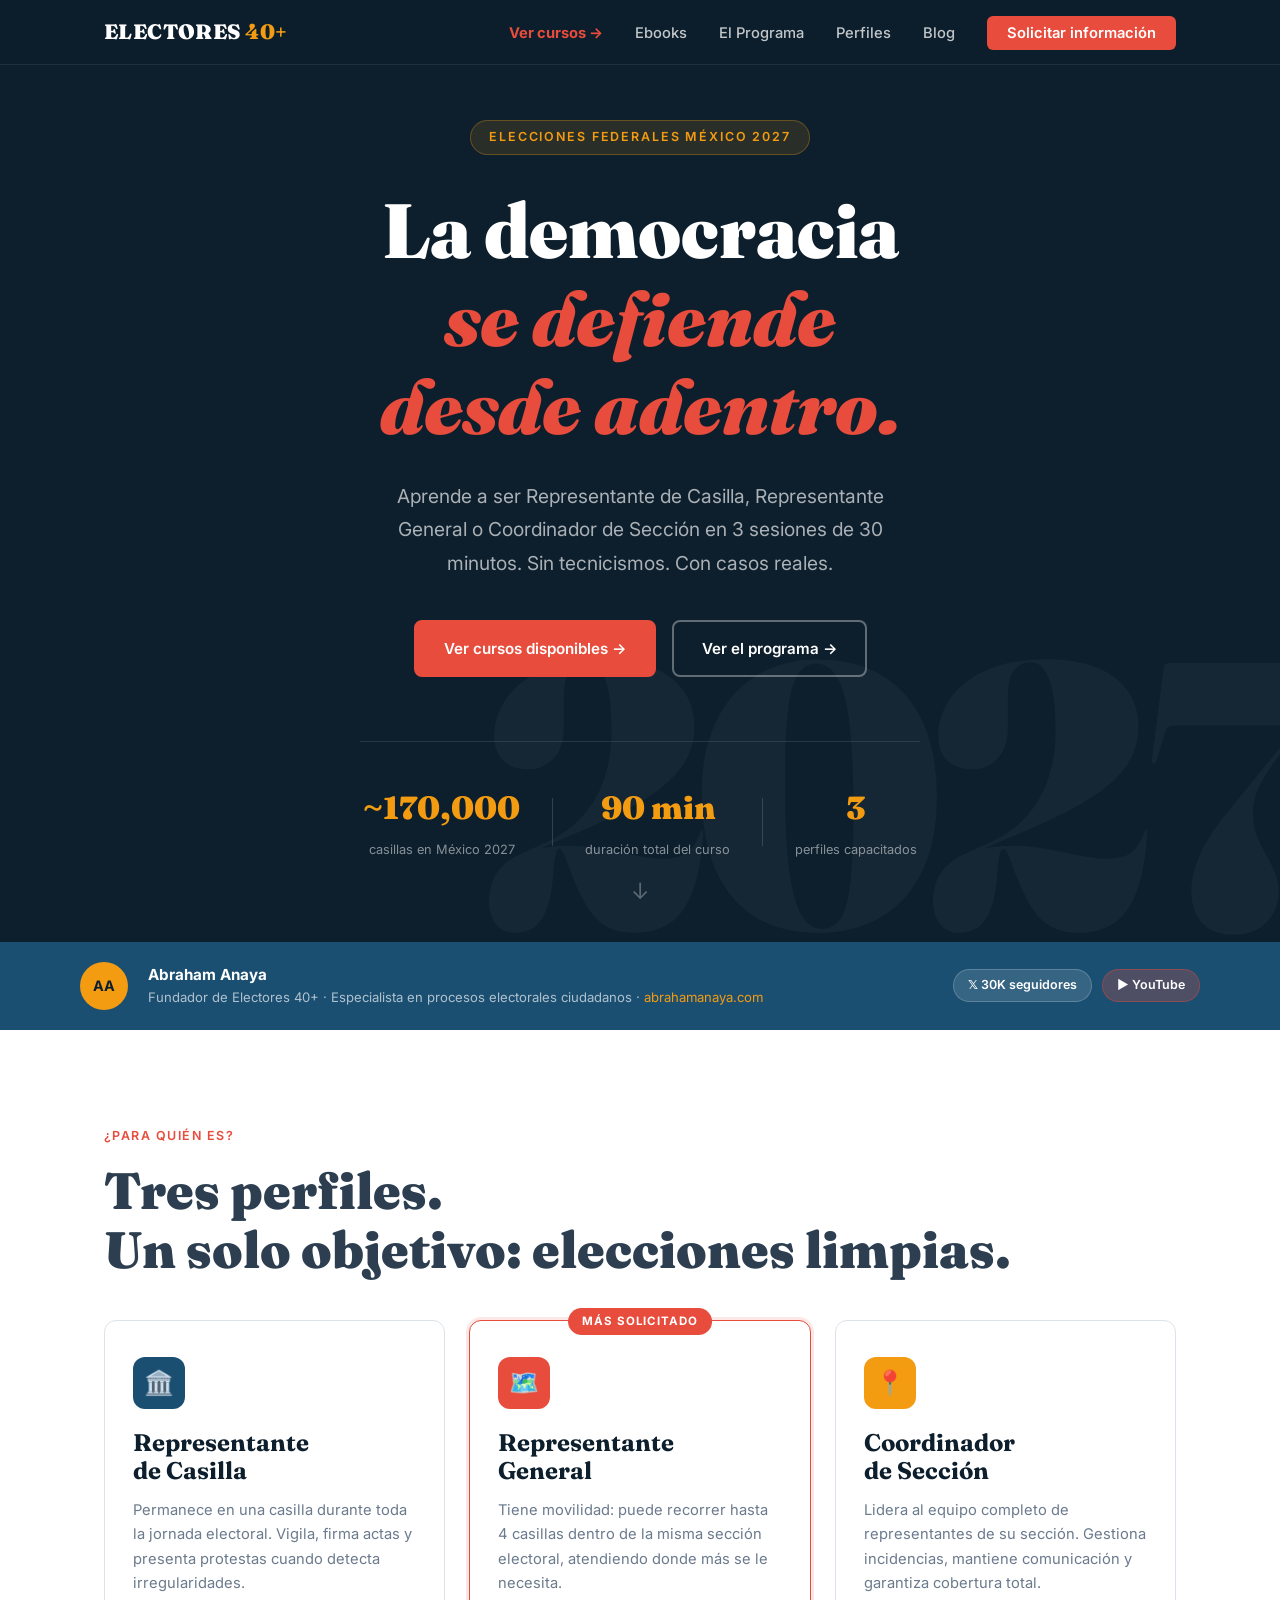
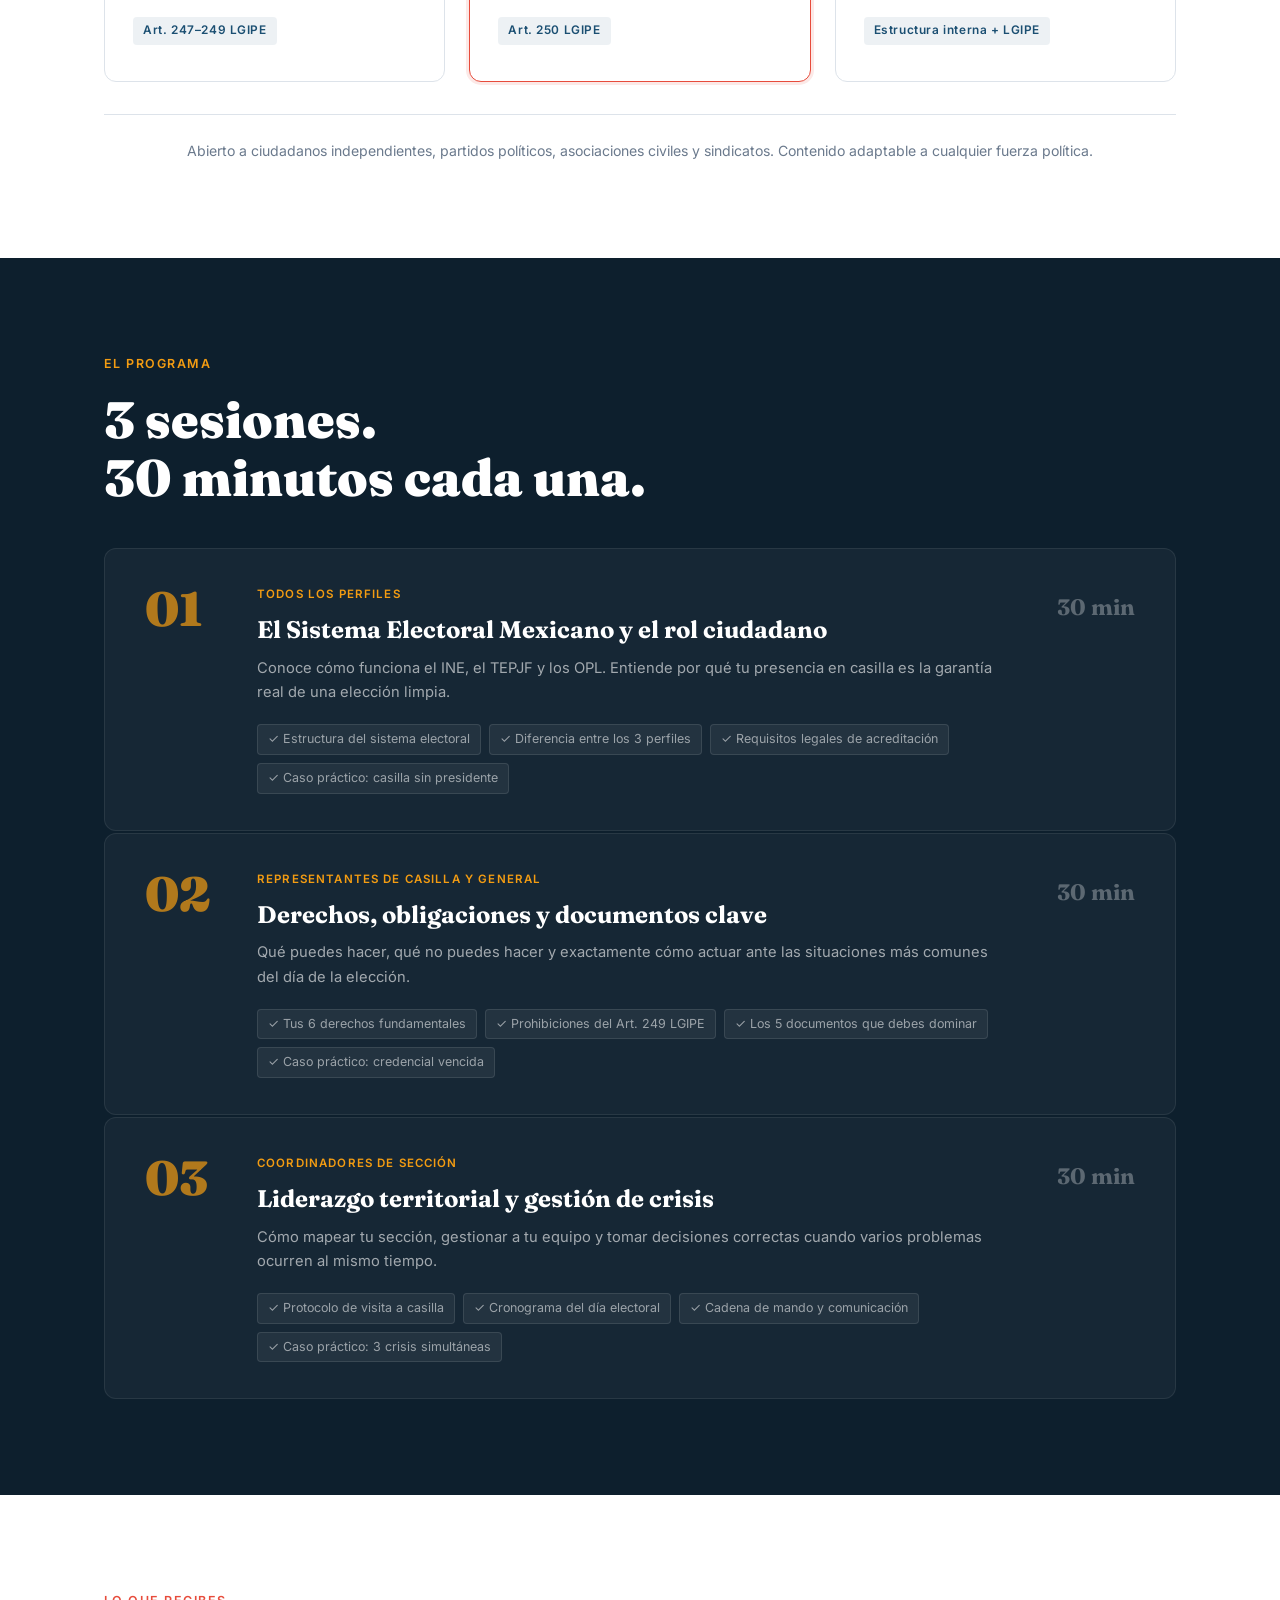
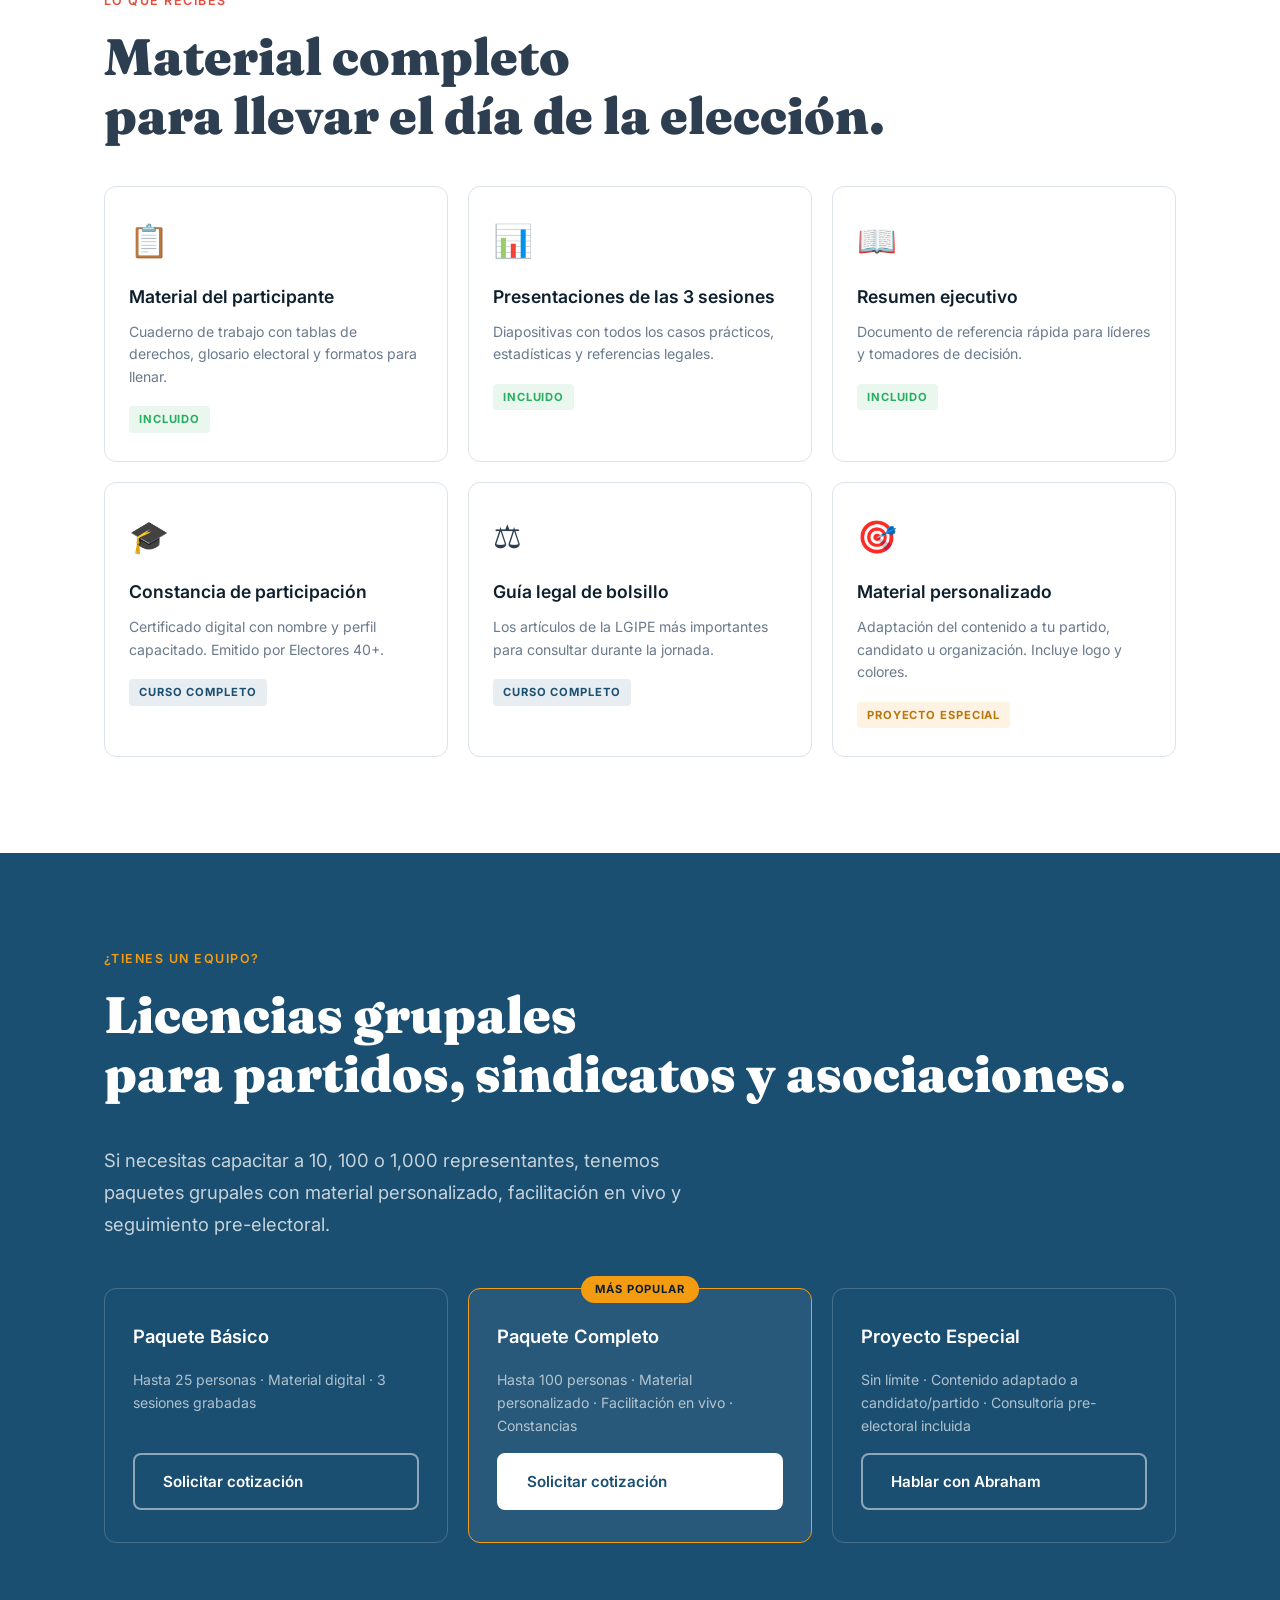
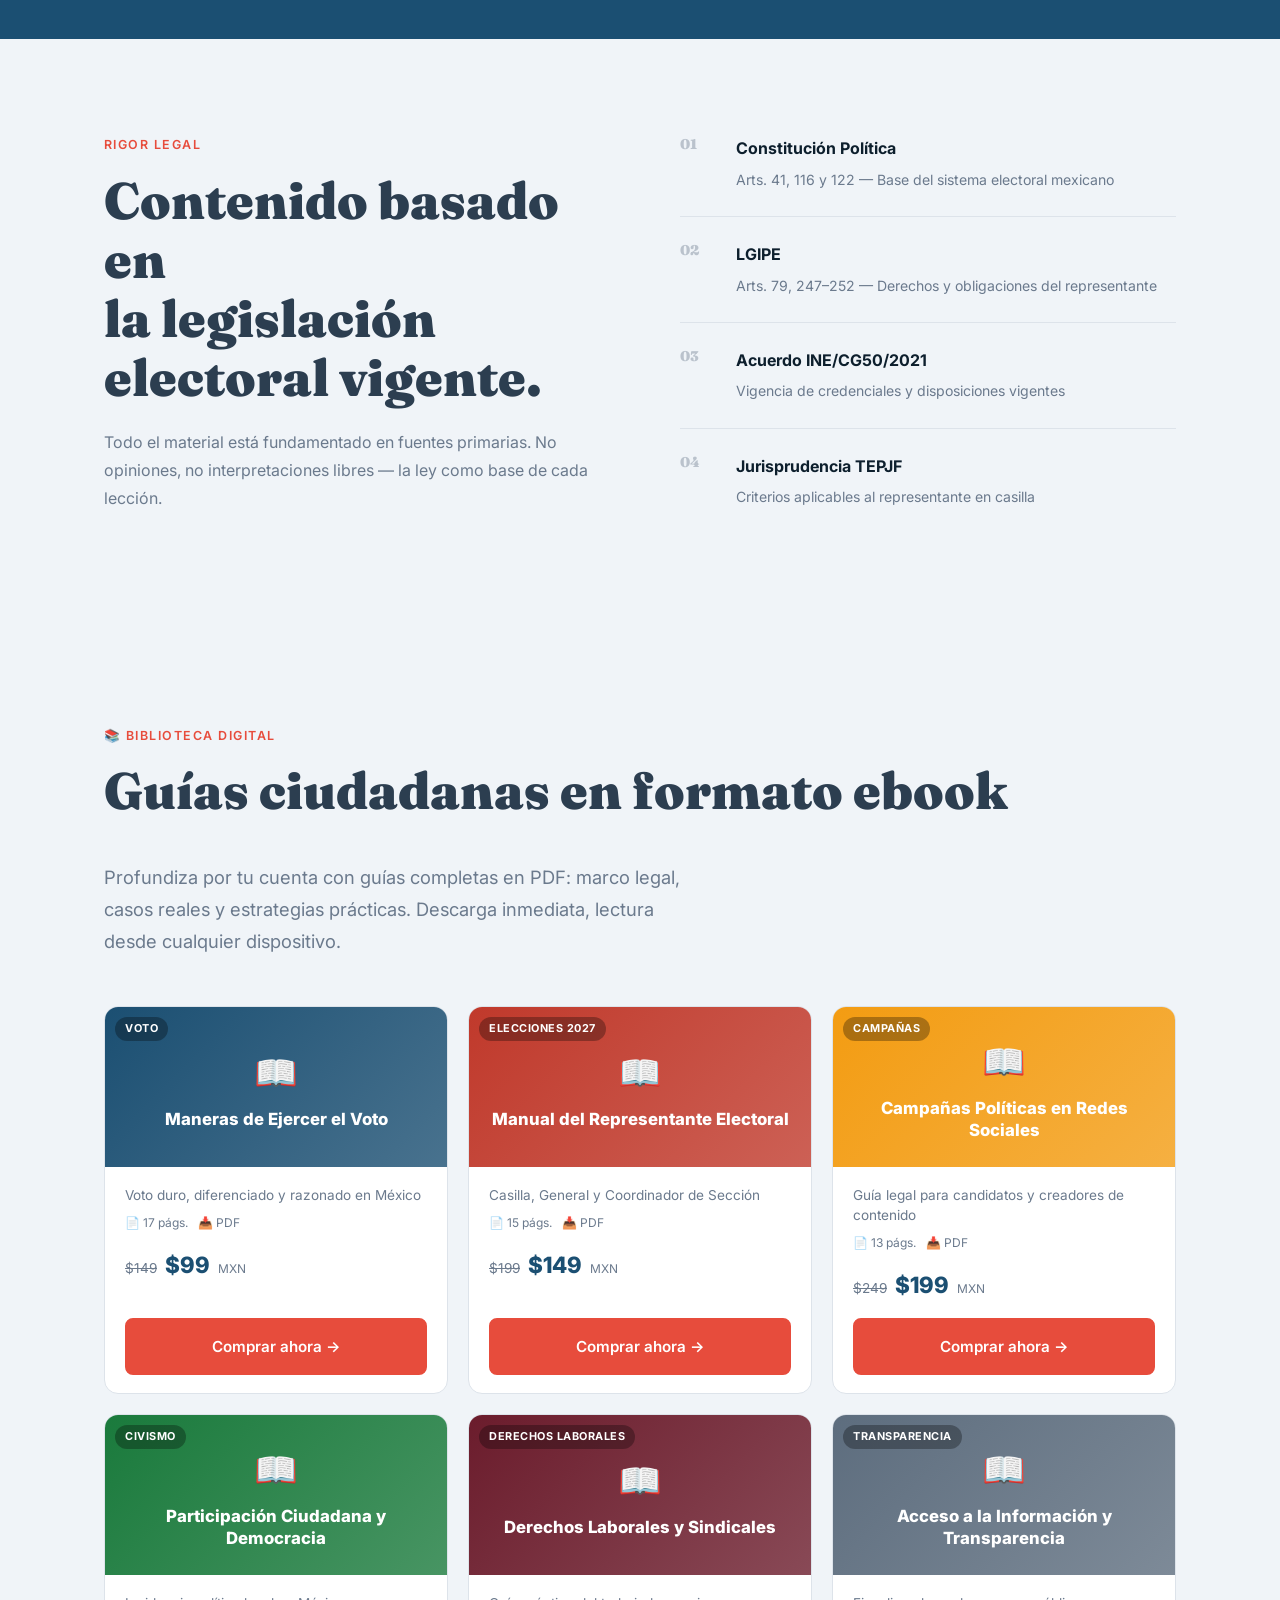
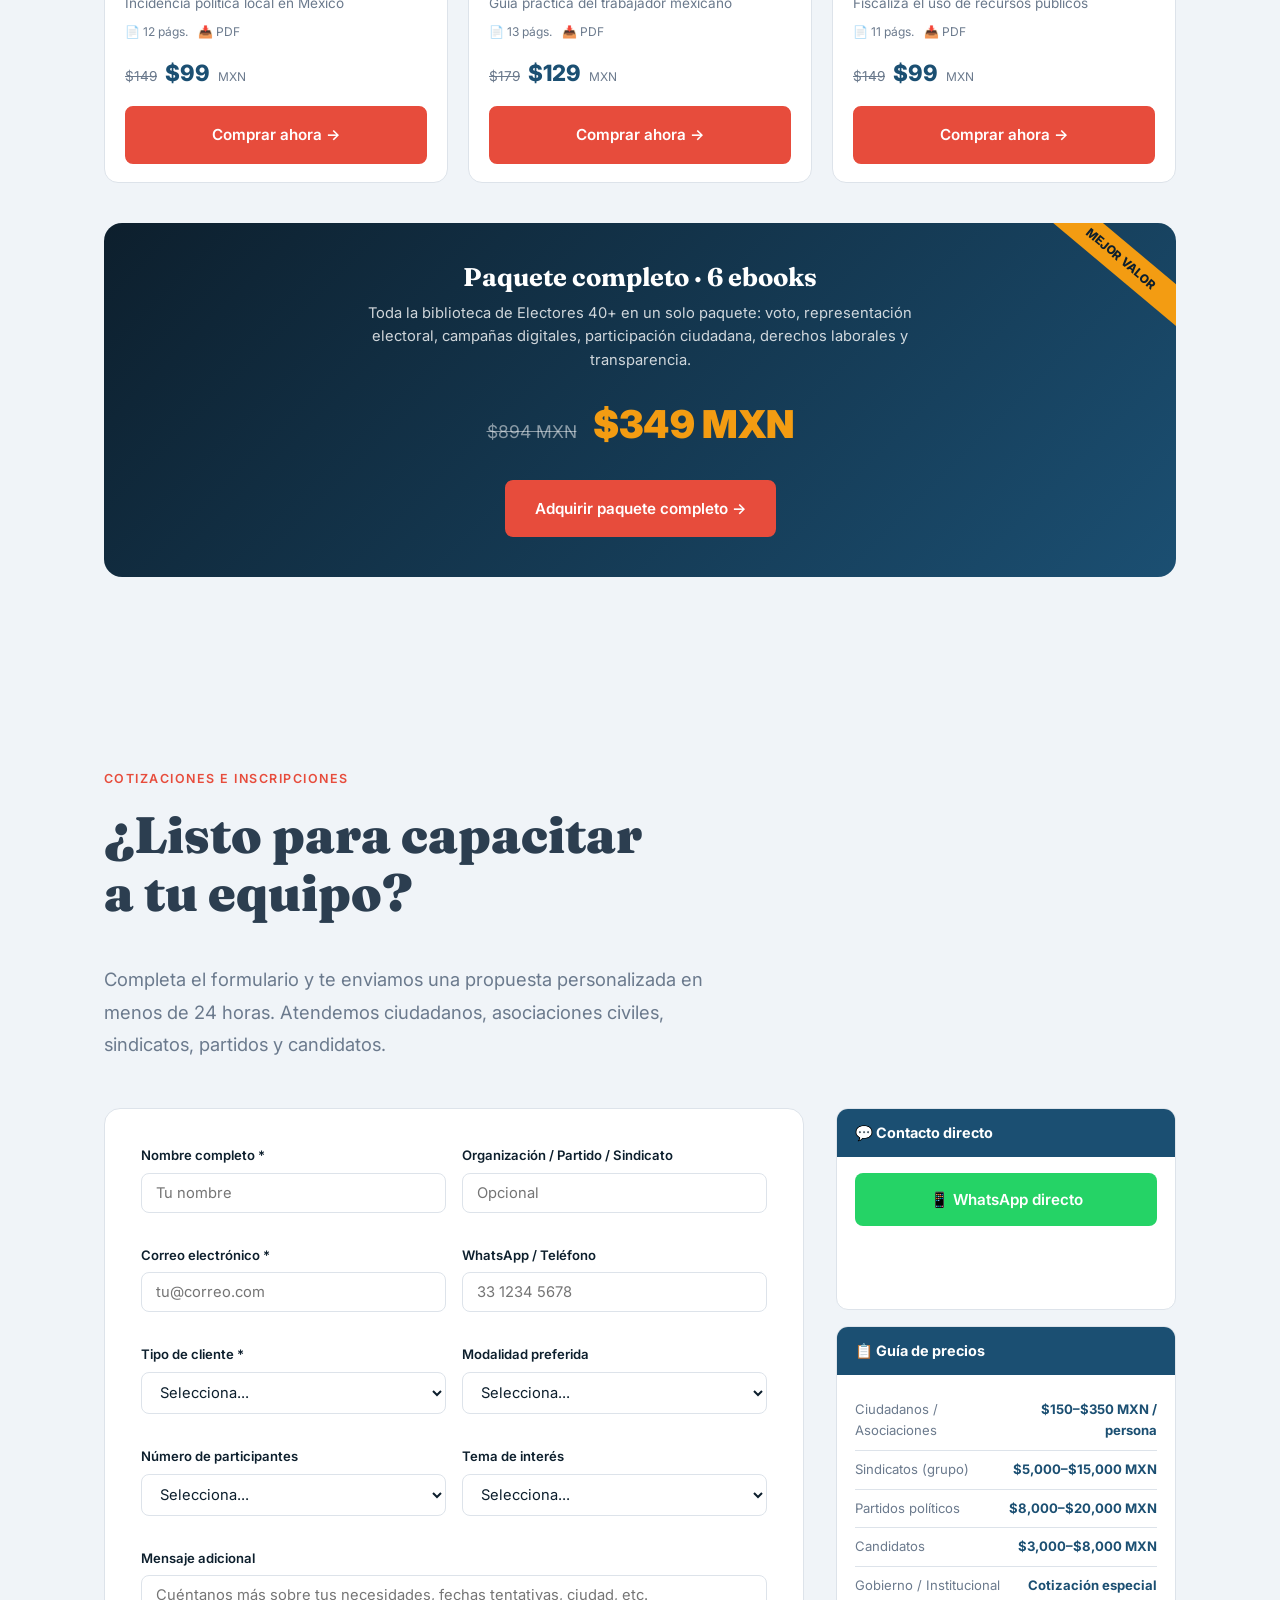
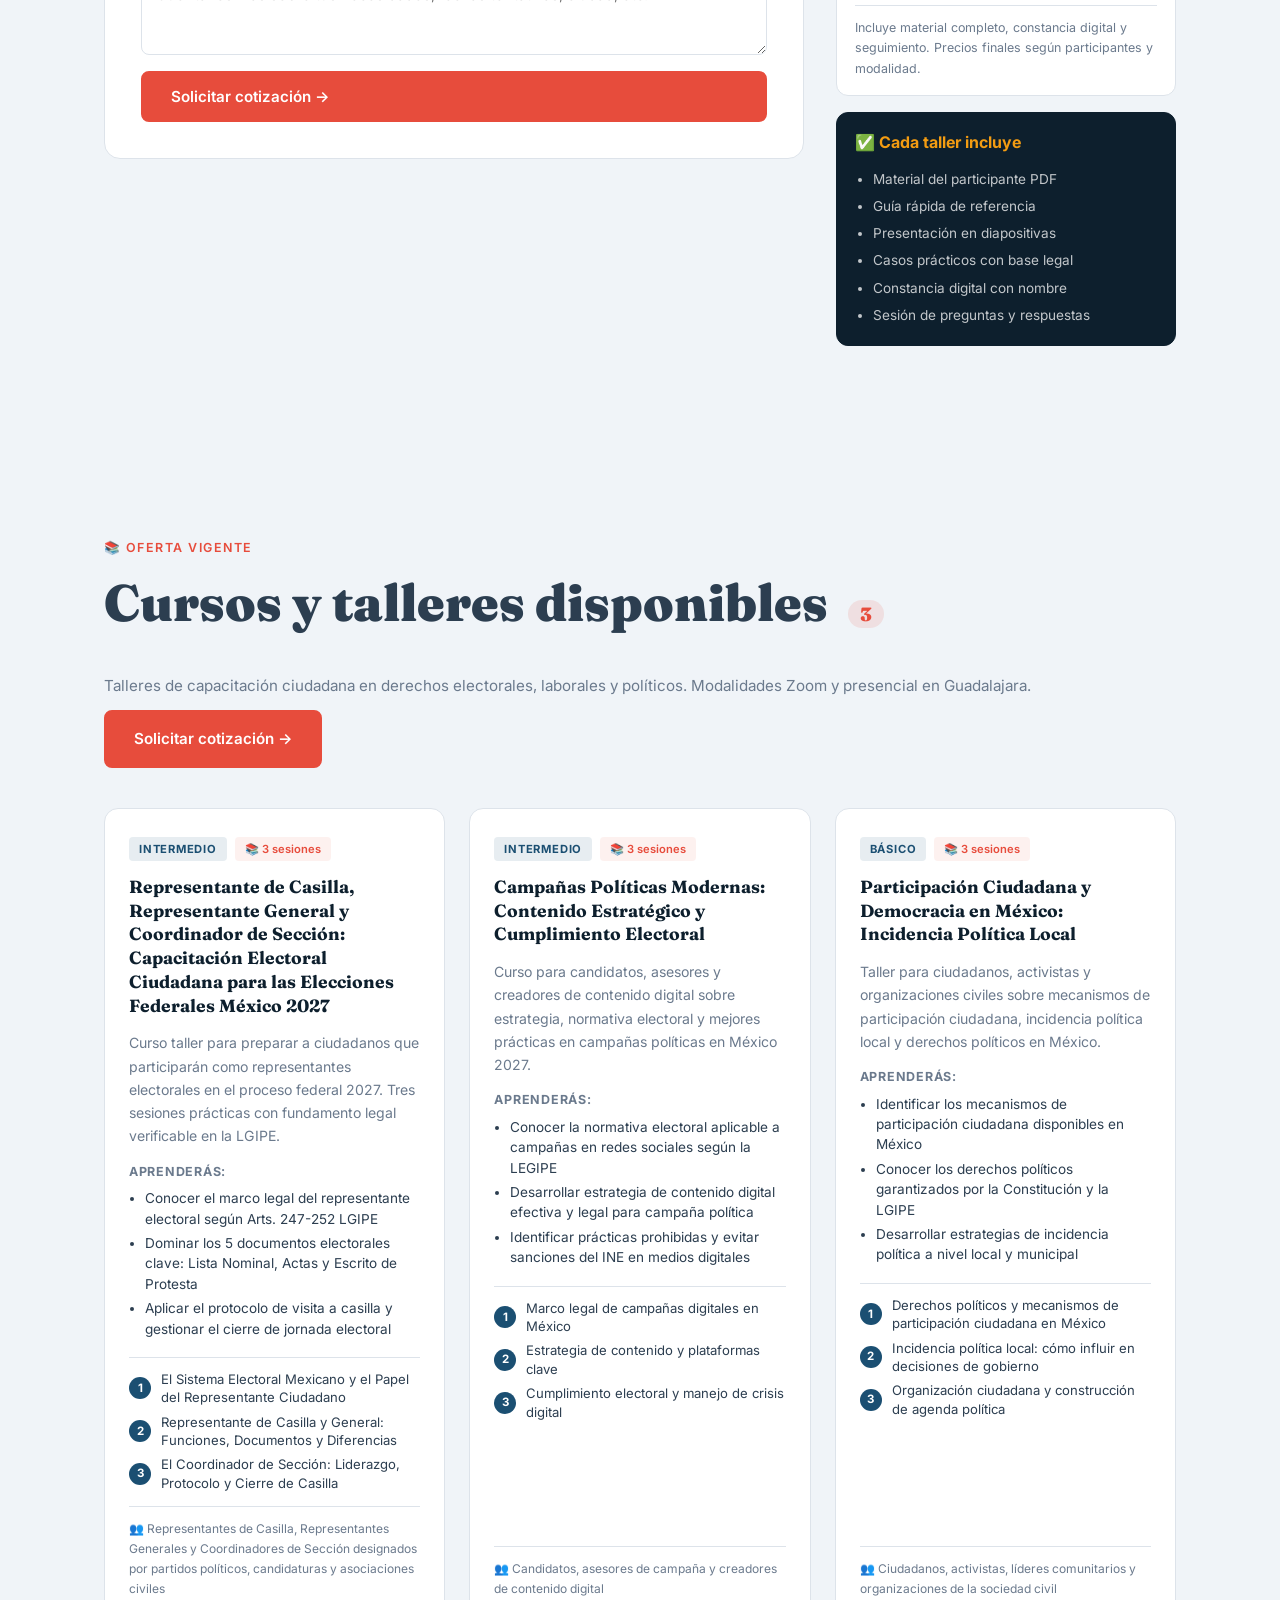
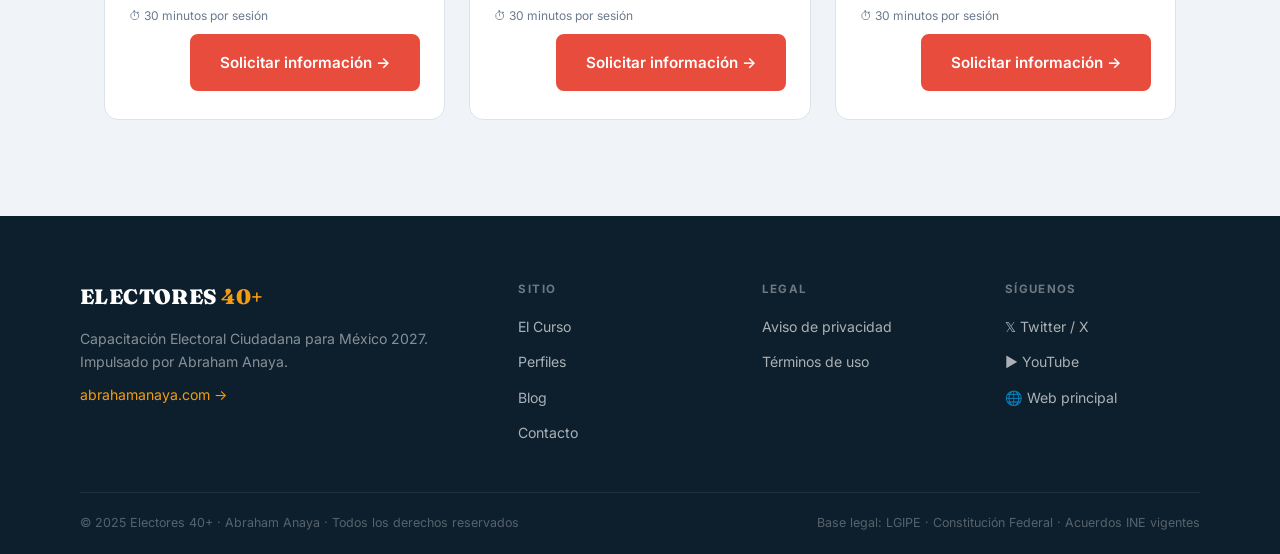
==== commit 4df6dc1d: "tienda de ebooks + enlace en navegacion" ====
--- a/index.html
+++ b/index.html
@@ -19,6 +19,7 @@
       <button class="nav-toggle" aria-label="Menú" onclick="toggleMenu()">☰</button>
       <ul class="nav-links" id="navLinks">
         <li><a href="#seccion-cursos-dinamicos" style="font-weight:700;color:var(--accent)">Ver cursos →</a></li>
+        <li><a href="#ebooks">Ebooks</a></li>
         <li><a href="#curso">El Programa</a></li>
         <li><a href="#perfiles">Perfiles</a></li>
         <li><a href="blog.html">Blog</a></li>
@@ -295,6 +296,36 @@
     </div>
   </section>
 
+  <!-- TIENDA DE EBOOKS -->
+  <section class="section section-ebooks" id="ebooks">
+    <div class="container">
+      <div class="section-label">📚 Biblioteca digital</div>
+      <h2 class="section-title">Guías ciudadanas en formato ebook</h2>
+      <p class="section-intro">
+        Profundiza por tu cuenta con guías completas en PDF: marco legal, casos reales y
+        estrategias prácticas. Descarga inmediata, lectura desde cualquier dispositivo.
+      </p>
+
+      <div class="ebooks-grid" id="ebooks-grid">
+        <!-- Las tarjetas se cargan dinámicamente desde ebooks.json -->
+      </div>
+
+      <div class="ebooks-paquete">
+        <div class="paquete-card">
+          <div class="paquete-badge">MEJOR VALOR</div>
+          <h3>Paquete completo · 6 ebooks</h3>
+          <p>Toda la biblioteca de Electores 40+ en un solo paquete: voto, representación electoral, campañas digitales, participación ciudadana, derechos laborales y transparencia.</p>
+          <div class="paquete-precio">
+            <span class="precio-tachado">$894 MXN</span>
+            <span class="precio-final">$349 MXN</span>
+          </div>
+          <a href="https://wa.me/523341150010?text=Hola%20Abraham%2C%20quiero%20el%20paquete%20completo%20de%206%20ebooks%20de%20Electores%2040%2B"
+             target="_blank" class="btn btn-primary btn-lg">Adquirir paquete completo →</a>
+        </div>
+      </div>
+    </div>
+  </section>
+
   <!-- CONTACTO / COTIZACIÓN -->
   <section class="section section-contact" id="contacto">
     <div class="container">
--- a/css/style.css
+++ b/css/style.css
@@ -681,3 +681,76 @@
   .cotizacion-layout { grid-template-columns: 1fr; }
   .form-row-2 { grid-template-columns: 1fr; }
 }
+
+/* ===== EBOOKS ===== */
+.section-ebooks { background: var(--light); }
+.ebooks-grid {
+  display: grid;
+  grid-template-columns: repeat(auto-fit, minmax(260px, 1fr));
+  gap: 20px;
+  margin: 40px 0;
+}
+.ebook-card {
+  background: var(--white);
+  border: 1.5px solid var(--border);
+  border-radius: 14px;
+  overflow: hidden;
+  transition: transform .2s, box-shadow .2s;
+  display: flex;
+  flex-direction: column;
+}
+.ebook-card:hover { transform: translateY(-4px); box-shadow: 0 12px 28px rgba(0,0,0,.1); }
+.ebook-cover {
+  height: 160px;
+  display: flex;
+  flex-direction: column;
+  justify-content: center;
+  align-items: center;
+  color: white;
+  padding: 20px;
+  text-align: center;
+  position: relative;
+}
+.ebook-cover-badge {
+  position: absolute; top: 10px; left: 10px;
+  background: rgba(0,0,0,.3); color: white;
+  font-size: .68rem; font-weight: 700;
+  padding: 3px 10px; border-radius: 12px;
+  text-transform: uppercase; letter-spacing: .5px;
+}
+.ebook-cover-icon { font-size: 2.2rem; margin-bottom: 8px; }
+.ebook-cover-titulo { font-weight: 800; font-size: 1.05rem; line-height: 1.3; }
+.ebook-body { padding: 18px 20px; display: flex; flex-direction: column; flex: 1; }
+.ebook-subtitulo { font-size: .85rem; color: var(--muted); margin-bottom: 8px; line-height: 1.5; }
+.ebook-meta { font-size: .75rem; color: var(--muted); margin-bottom: 14px; display: flex; gap: 10px; }
+.ebook-precios { display: flex; align-items: baseline; gap: 8px; margin-bottom: 14px; }
+.ebook-precio-tachado { text-decoration: line-through; color: var(--muted); font-size: .85rem; }
+.ebook-precio-final { font-size: 1.4rem; font-weight: 800; color: var(--brand); }
+.ebook-precio-moneda { font-size: .75rem; color: var(--muted); }
+.ebook-cta { margin-top: auto; }
+
+.ebooks-paquete { margin-top: 40px; }
+.paquete-card {
+  background: linear-gradient(135deg, var(--dark), #1B4F72);
+  color: white;
+  border-radius: 18px;
+  padding: 40px;
+  text-align: center;
+  position: relative;
+  overflow: hidden;
+}
+.paquete-badge {
+  position: absolute; top: 20px; right: -38px;
+  background: var(--gold); color: var(--dark);
+  font-weight: 800; font-size: .75rem;
+  padding: 6px 50px; transform: rotate(40deg);
+}
+.paquete-card h3 { color: white; font-size: 1.6rem; margin-bottom: 10px; }
+.paquete-card p { color: rgba(255,255,255,.8); max-width: 560px; margin: 0 auto 20px; font-size: .92rem; line-height: 1.6; }
+.paquete-precio { margin-bottom: 24px; }
+.paquete-precio .precio-tachado { text-decoration: line-through; color: rgba(255,255,255,.5); font-size: 1.1rem; margin-right: 12px; }
+.paquete-precio .precio-final { font-size: 2.4rem; font-weight: 900; color: var(--gold); }
+
+@media (max-width: 640px) {
+  .ebooks-grid { grid-template-columns: 1fr; }
+}
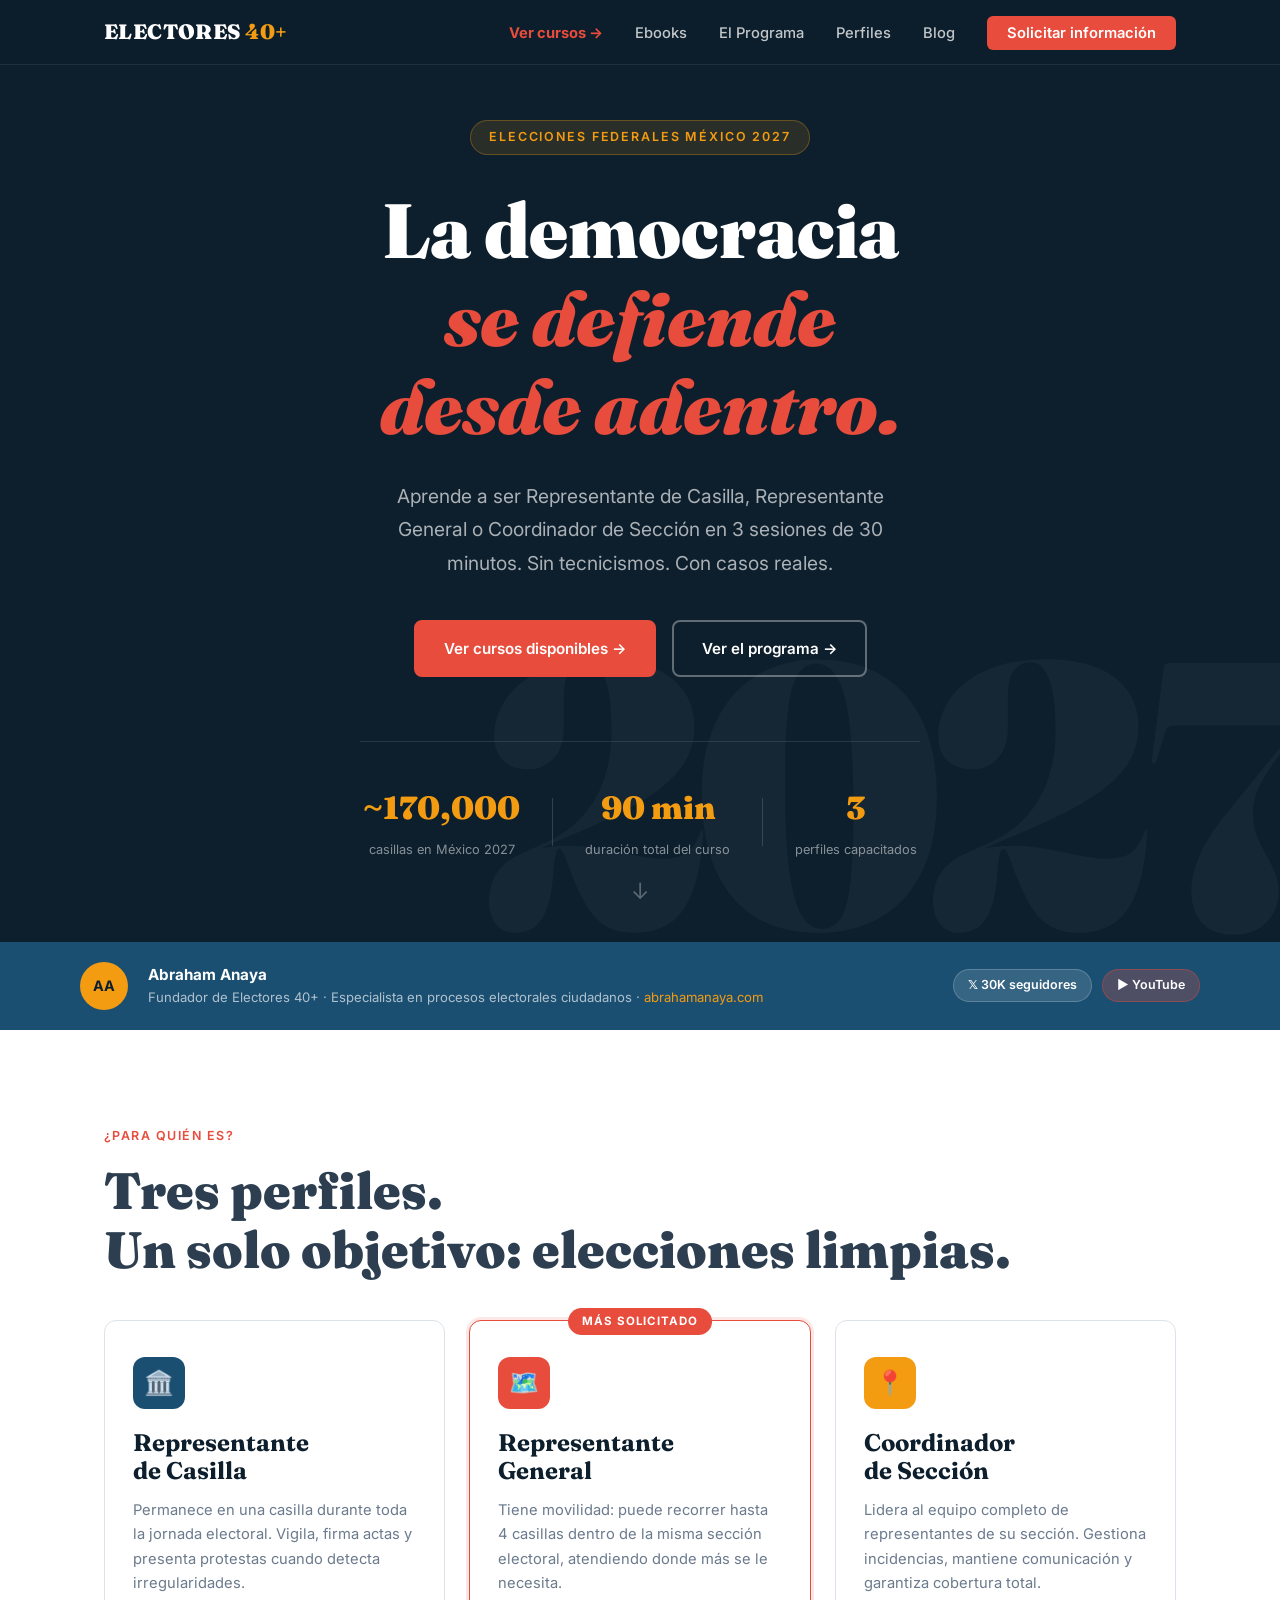
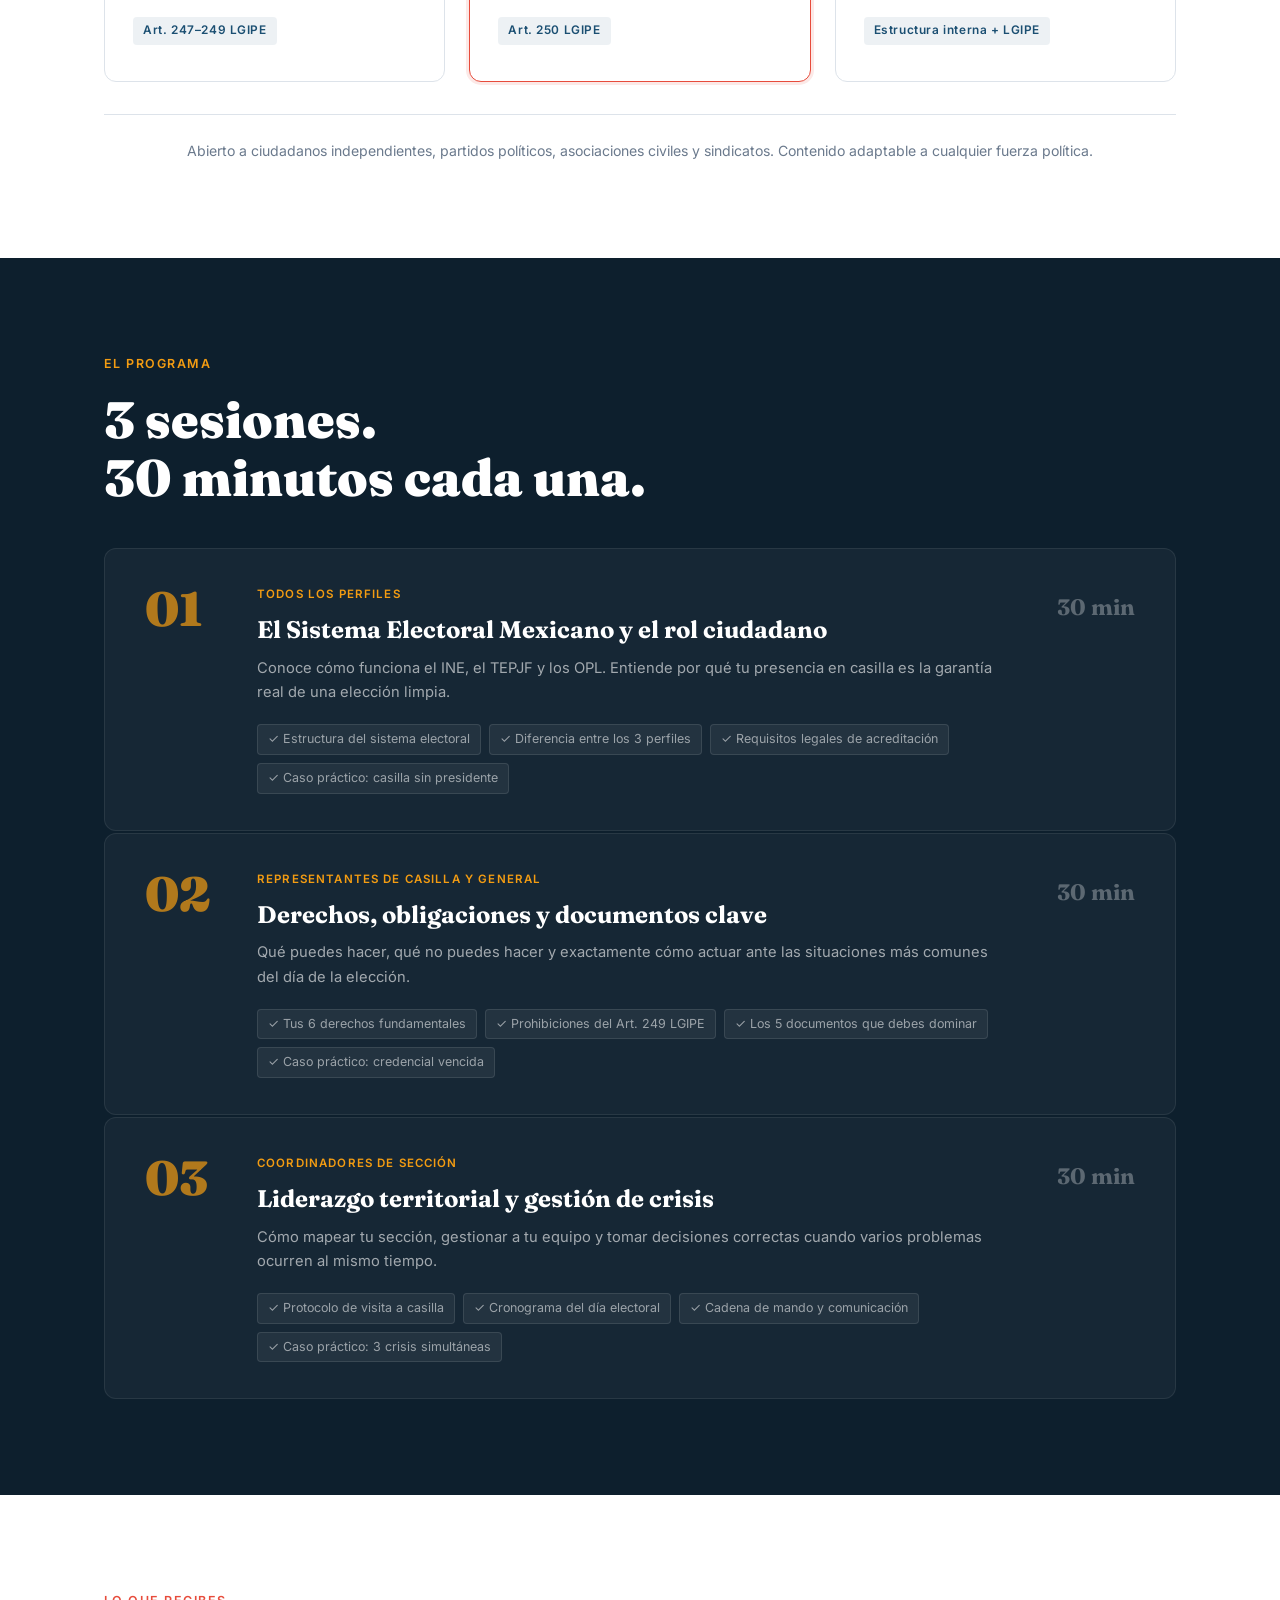
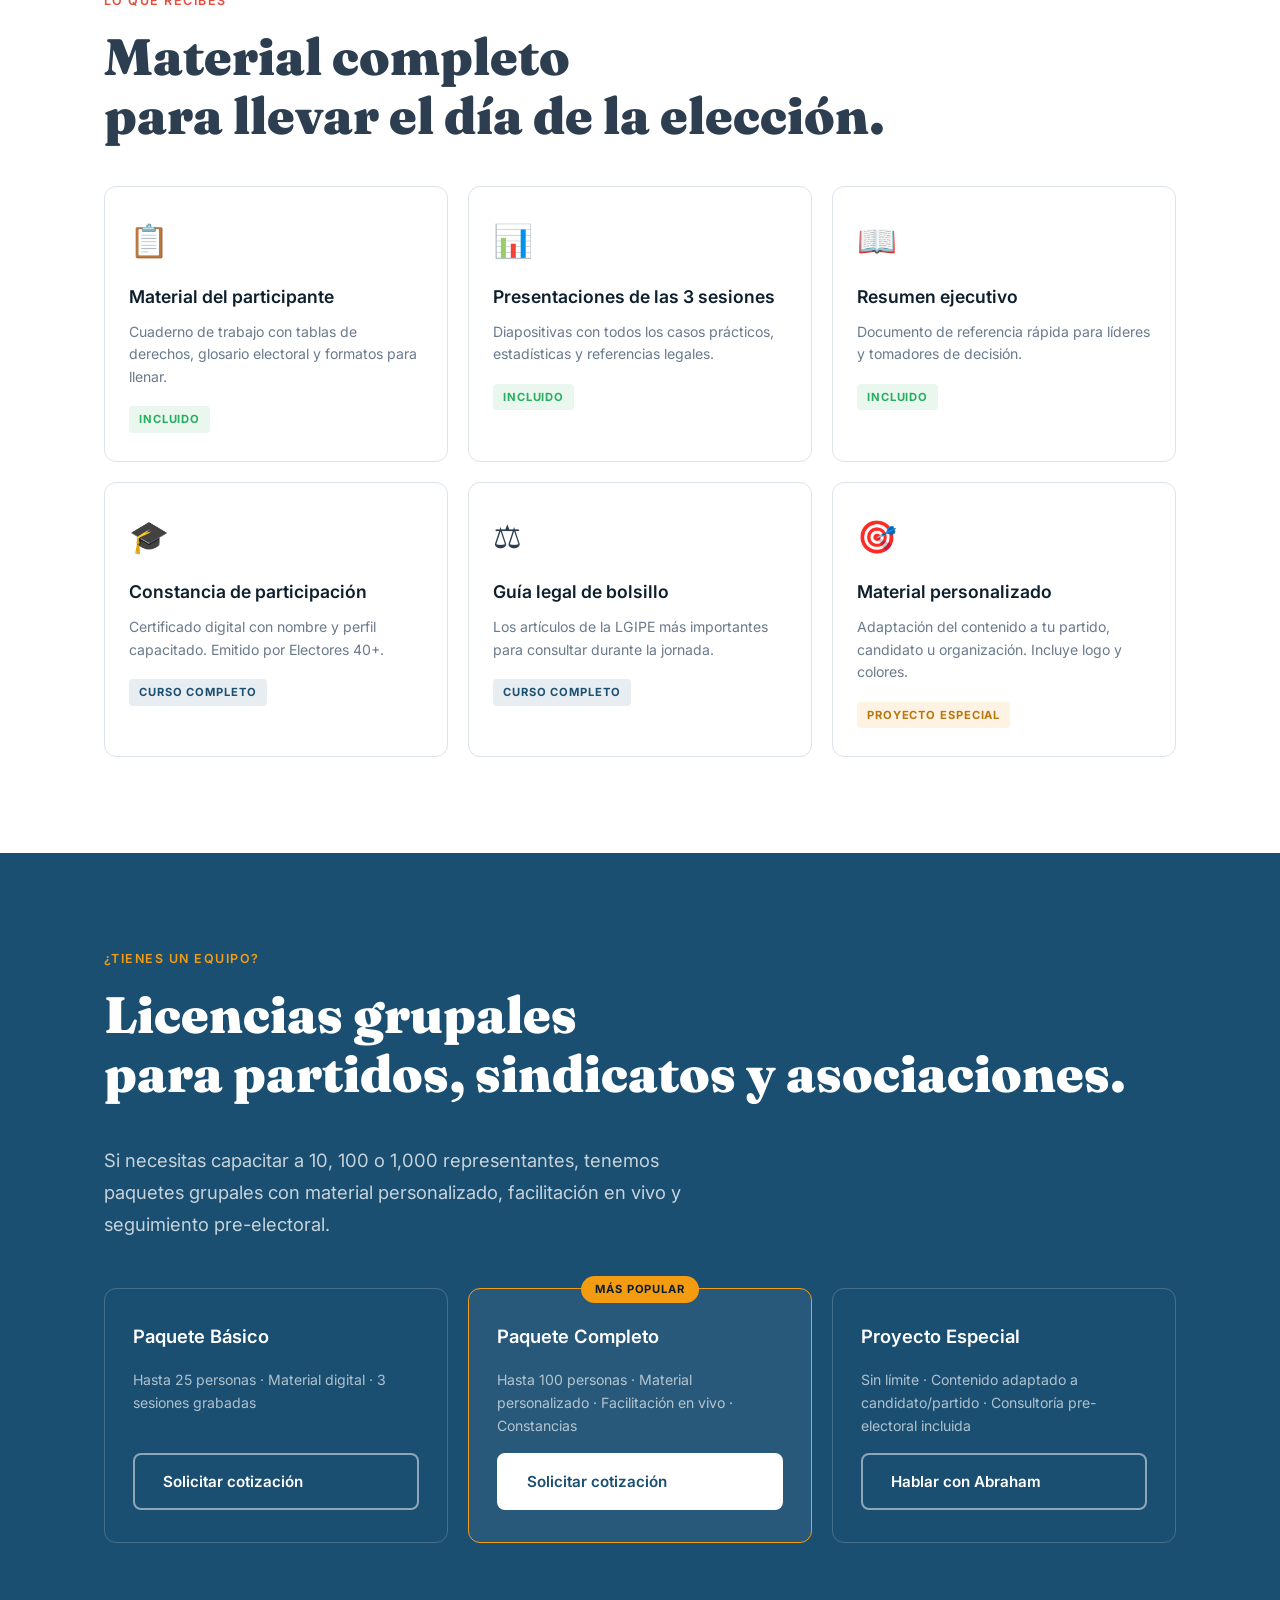
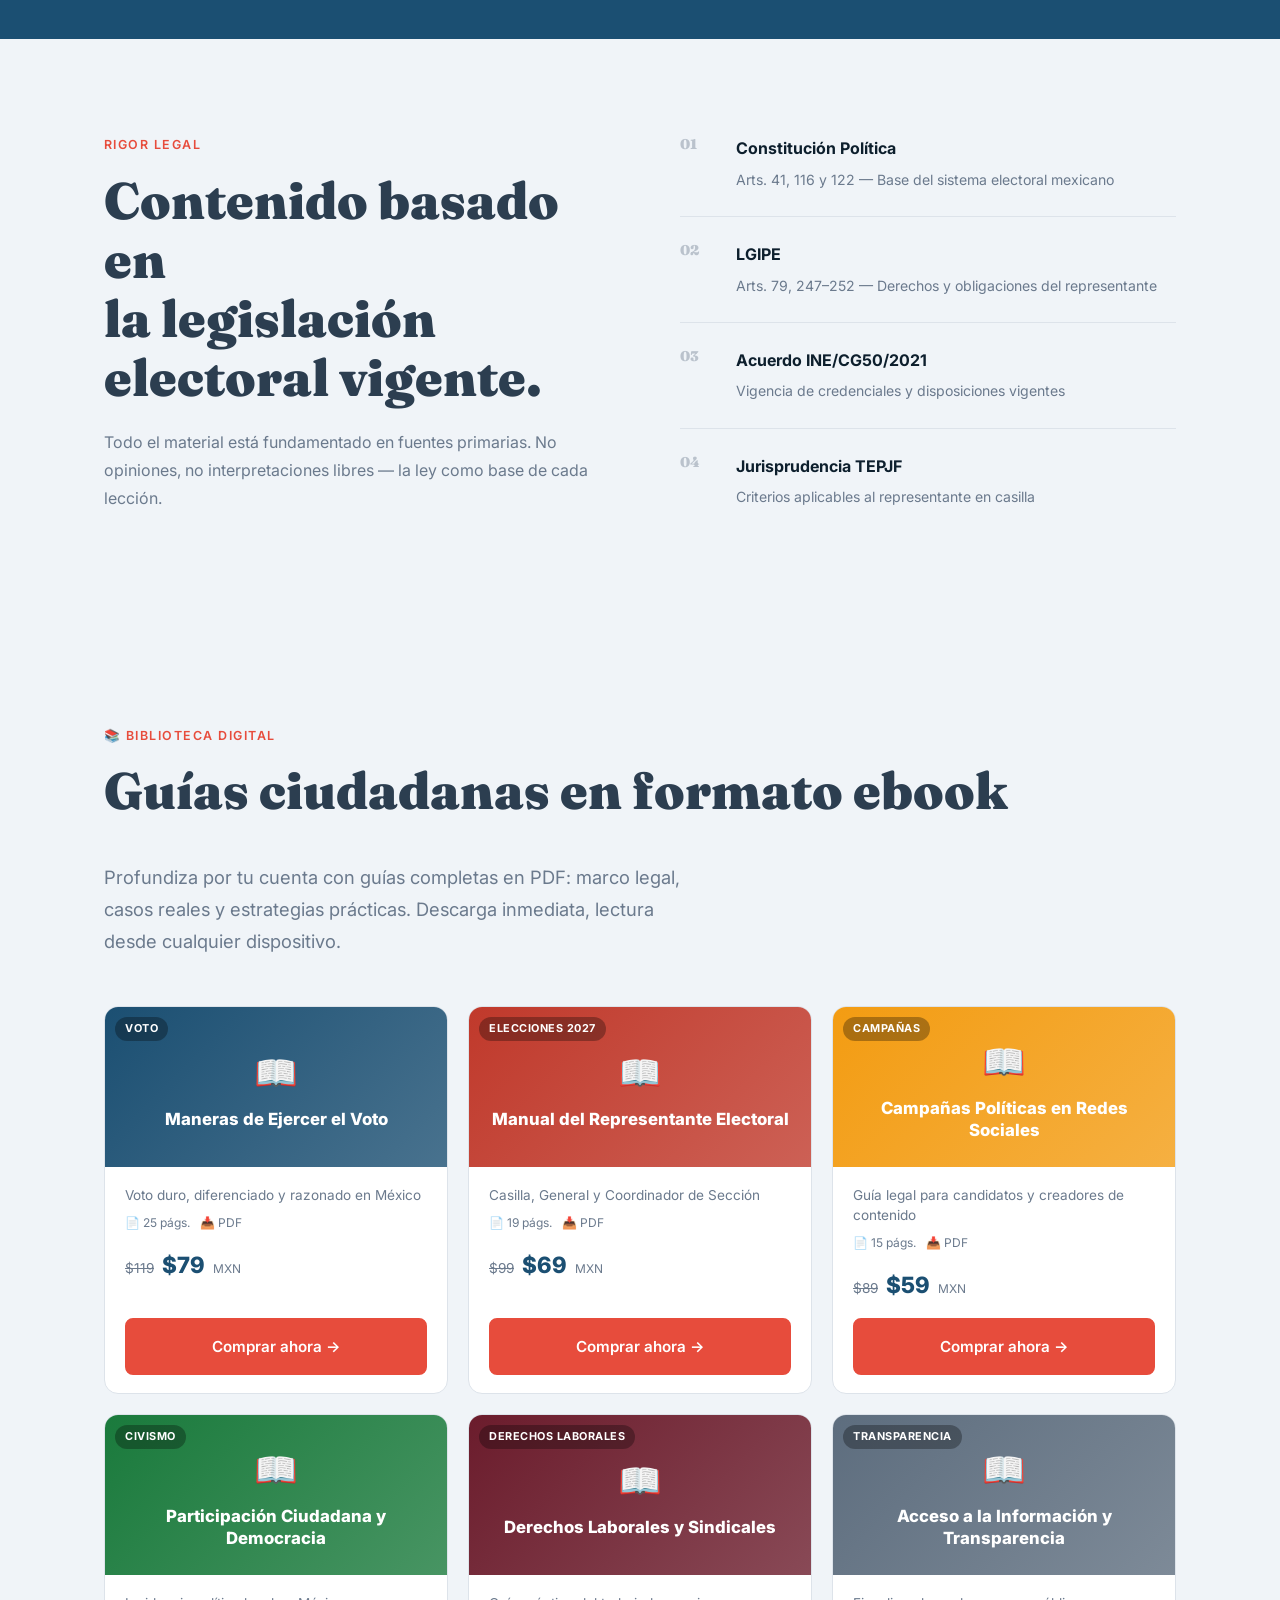
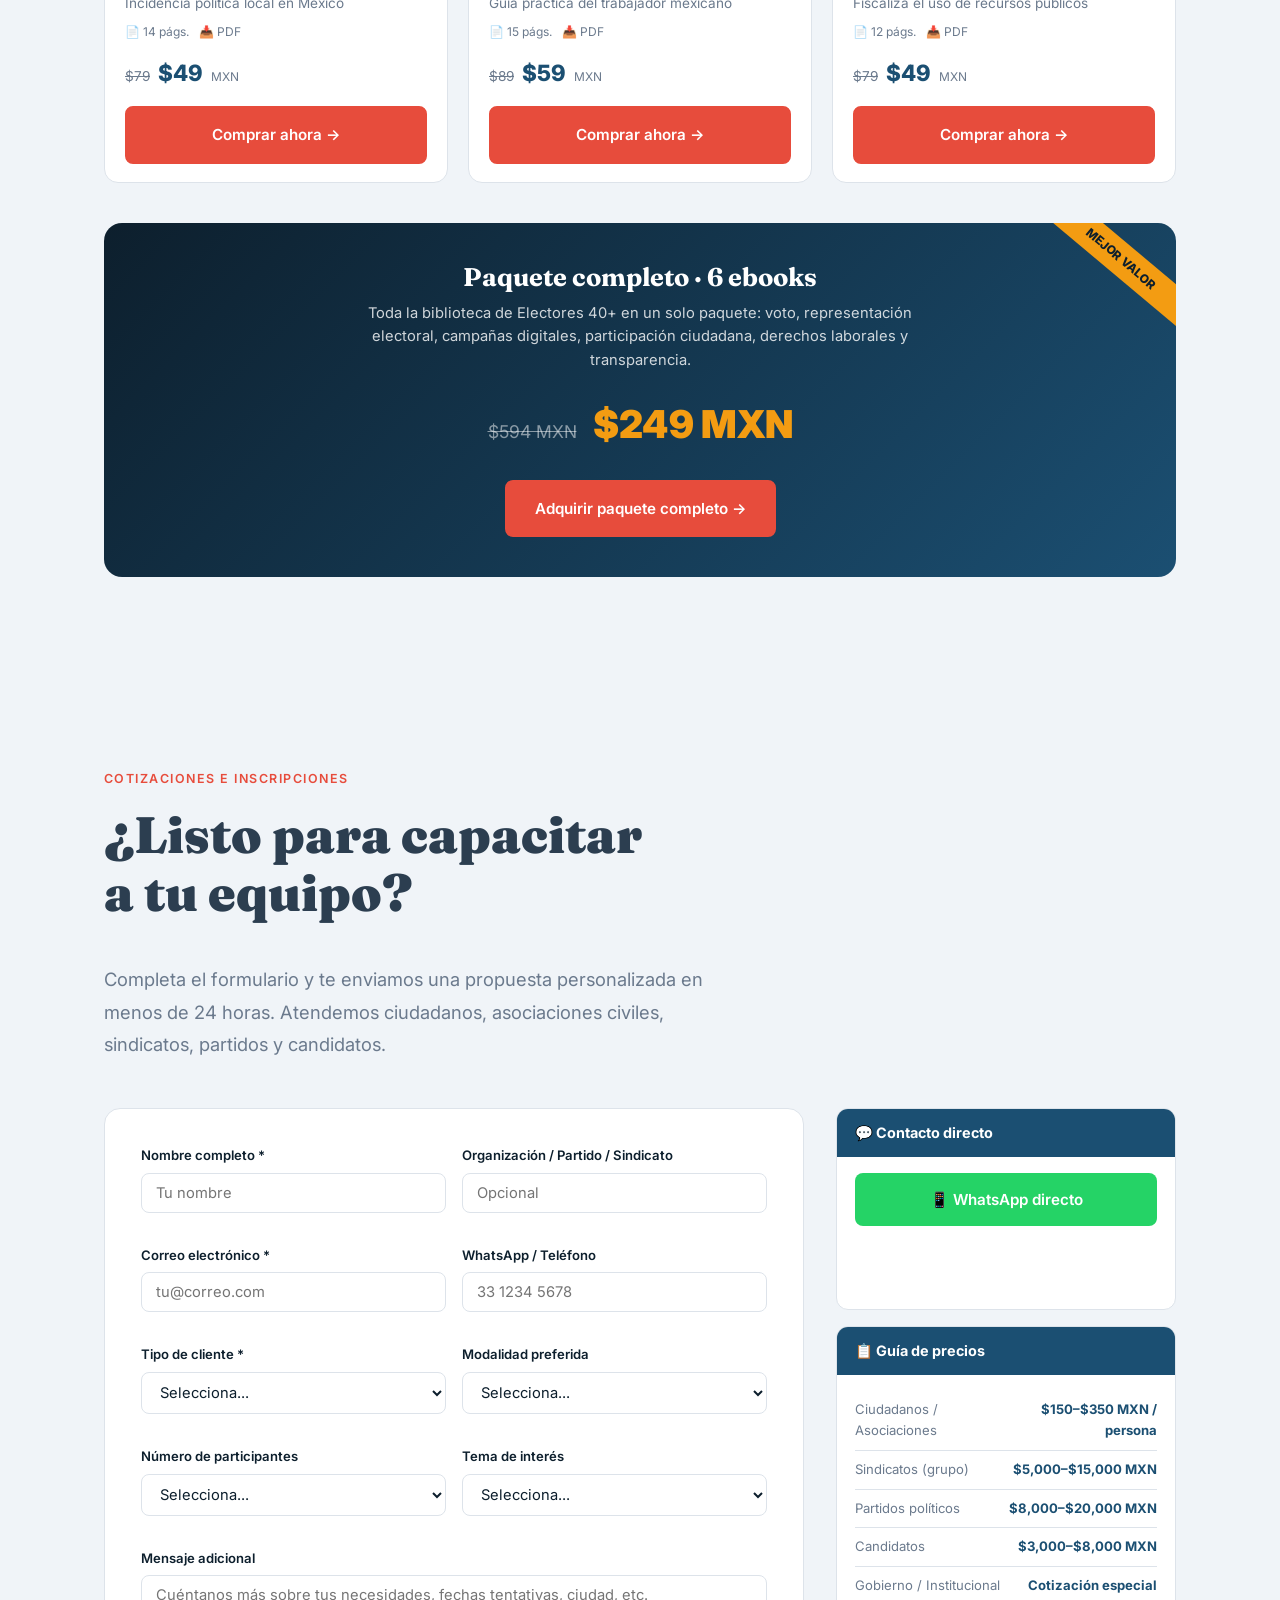
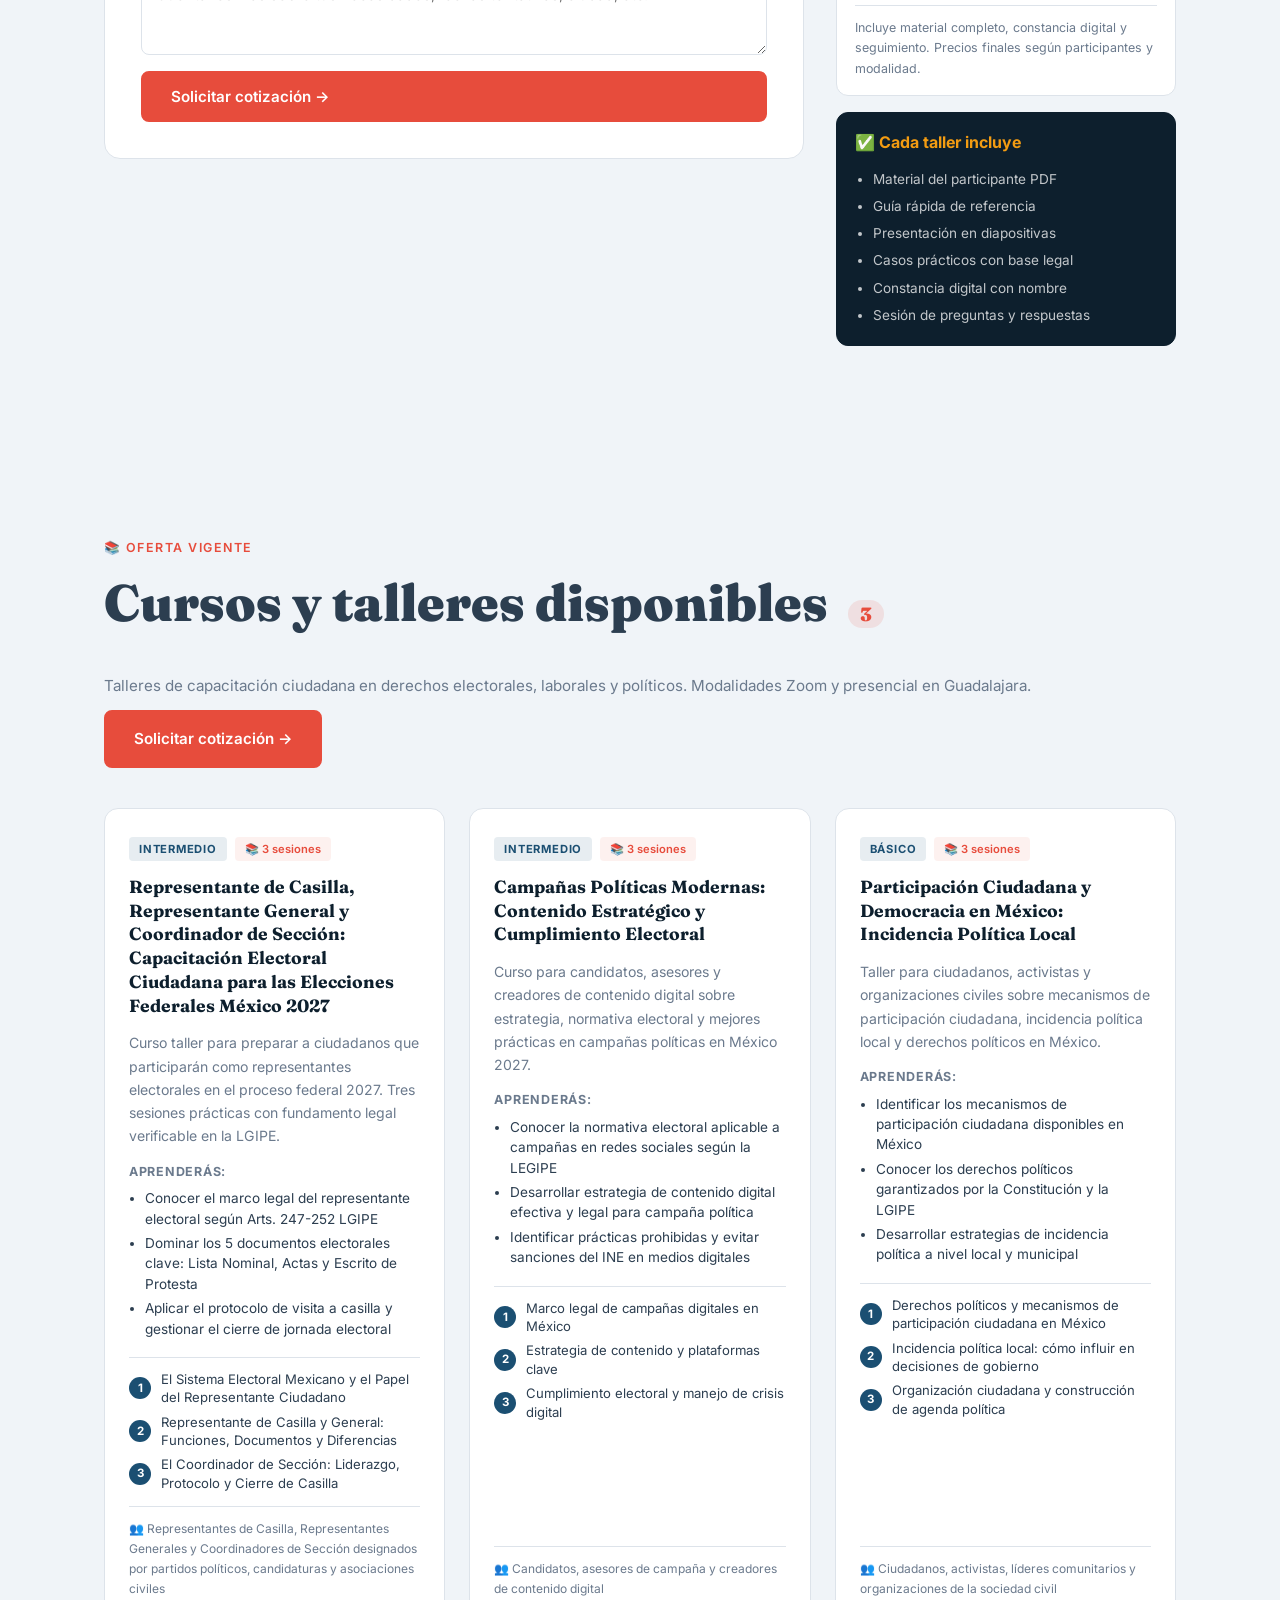
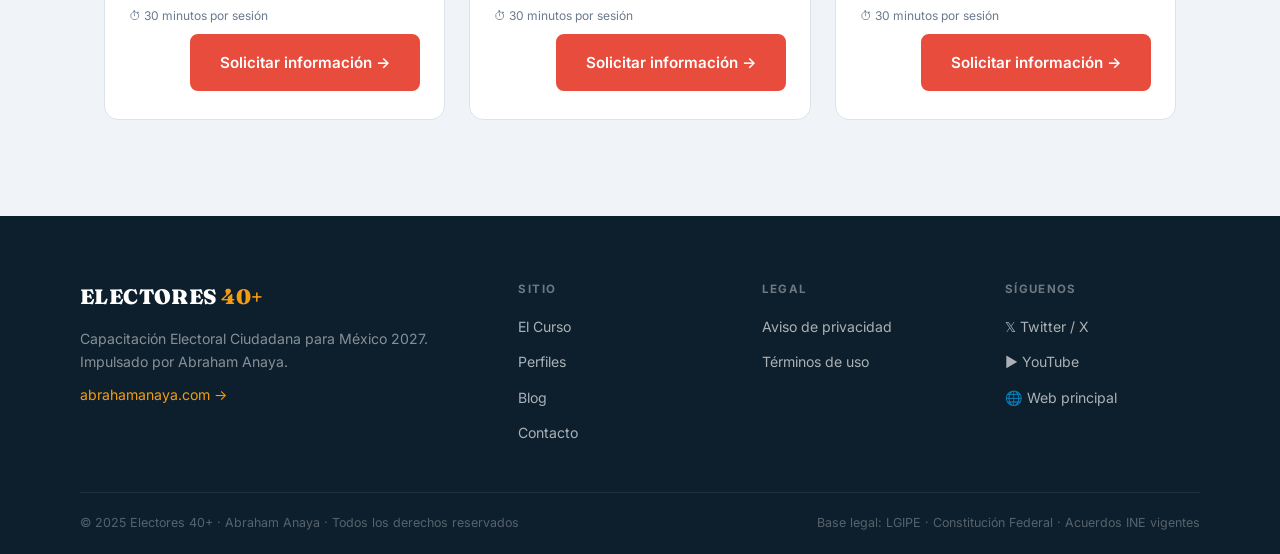
==== commit 1109f7cf: "tienda de ebooks + enlace en navegacion" ====
--- a/index.html
+++ b/index.html
@@ -316,8 +316,8 @@
           <h3>Paquete completo · 6 ebooks</h3>
           <p>Toda la biblioteca de Electores 40+ en un solo paquete: voto, representación electoral, campañas digitales, participación ciudadana, derechos laborales y transparencia.</p>
           <div class="paquete-precio">
-            <span class="precio-tachado">$894 MXN</span>
-            <span class="precio-final">$349 MXN</span>
+            <span class="precio-tachado">$594 MXN</span>
+            <span class="precio-final">$249 MXN</span>
           </div>
           <a href="https://wa.me/523341150010?text=Hola%20Abraham%2C%20quiero%20el%20paquete%20completo%20de%206%20ebooks%20de%20Electores%2040%2B"
              target="_blank" class="btn btn-primary btn-lg">Adquirir paquete completo →</a>
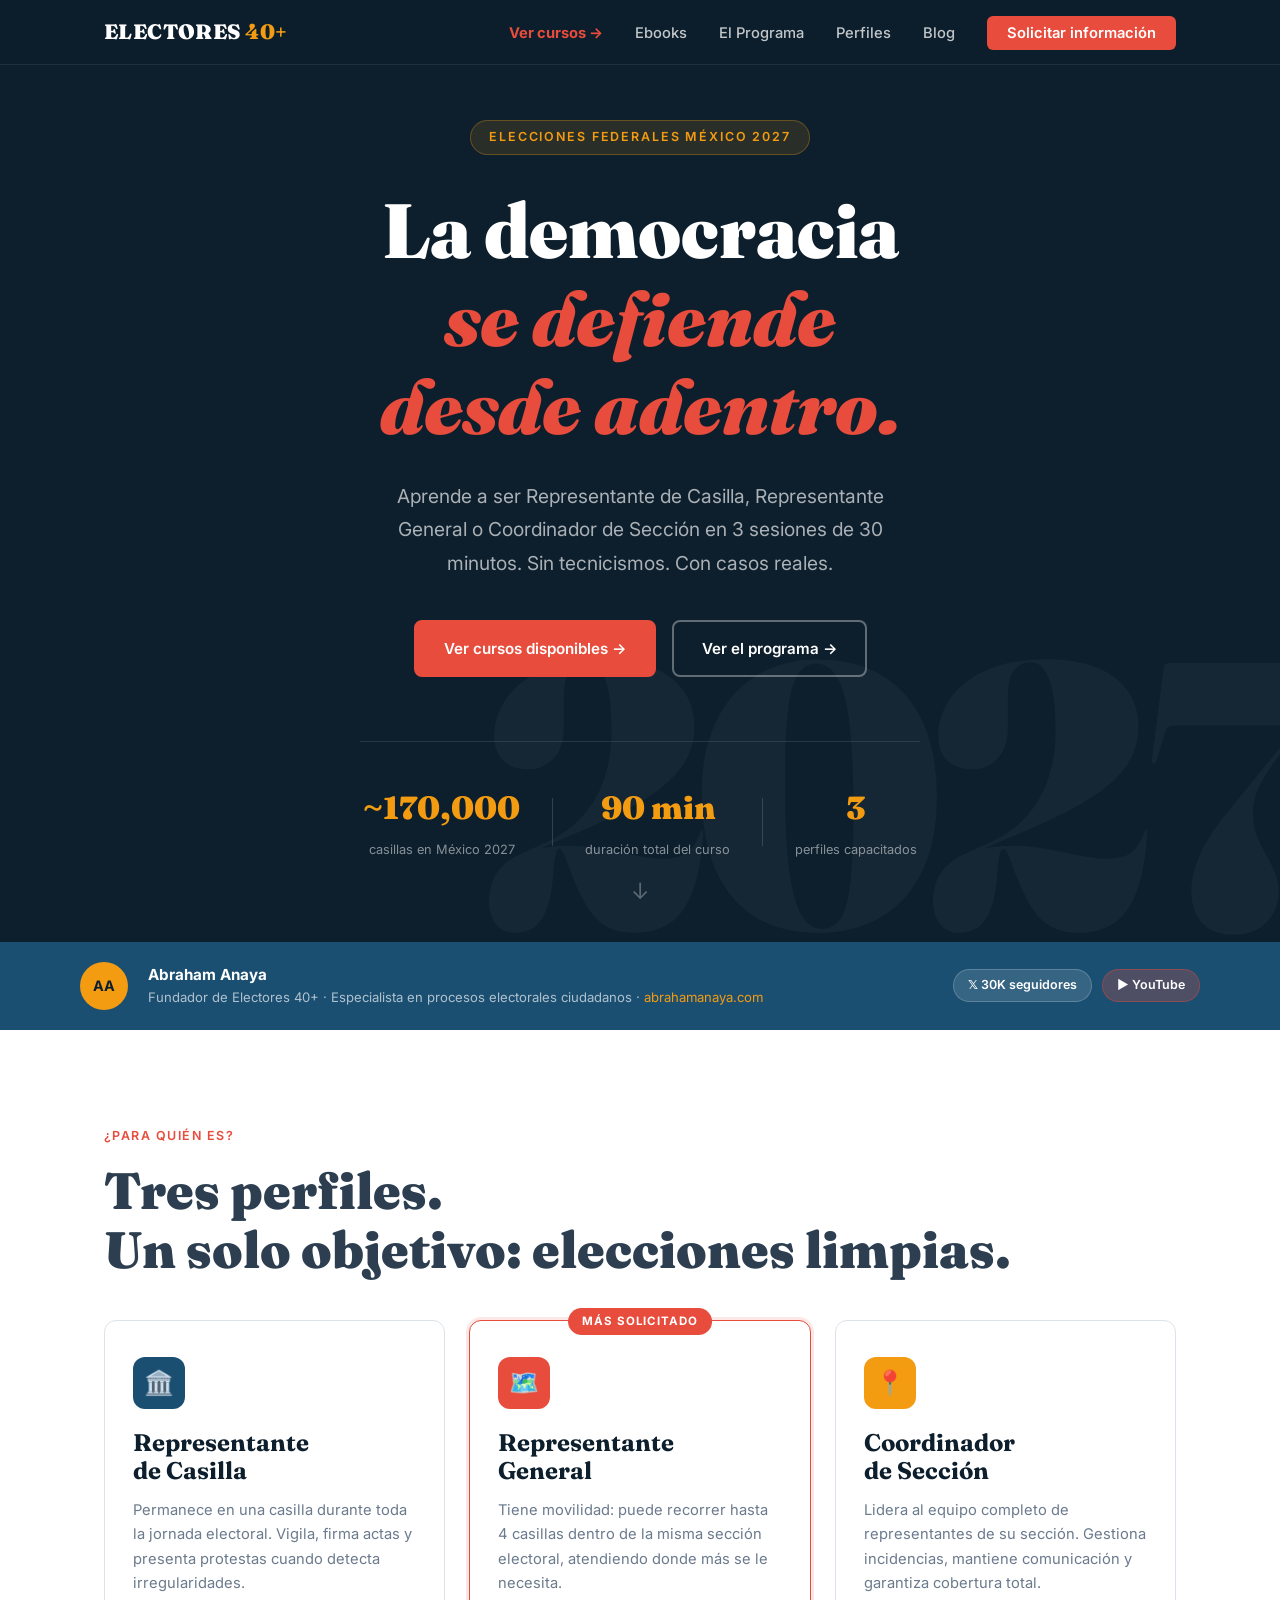
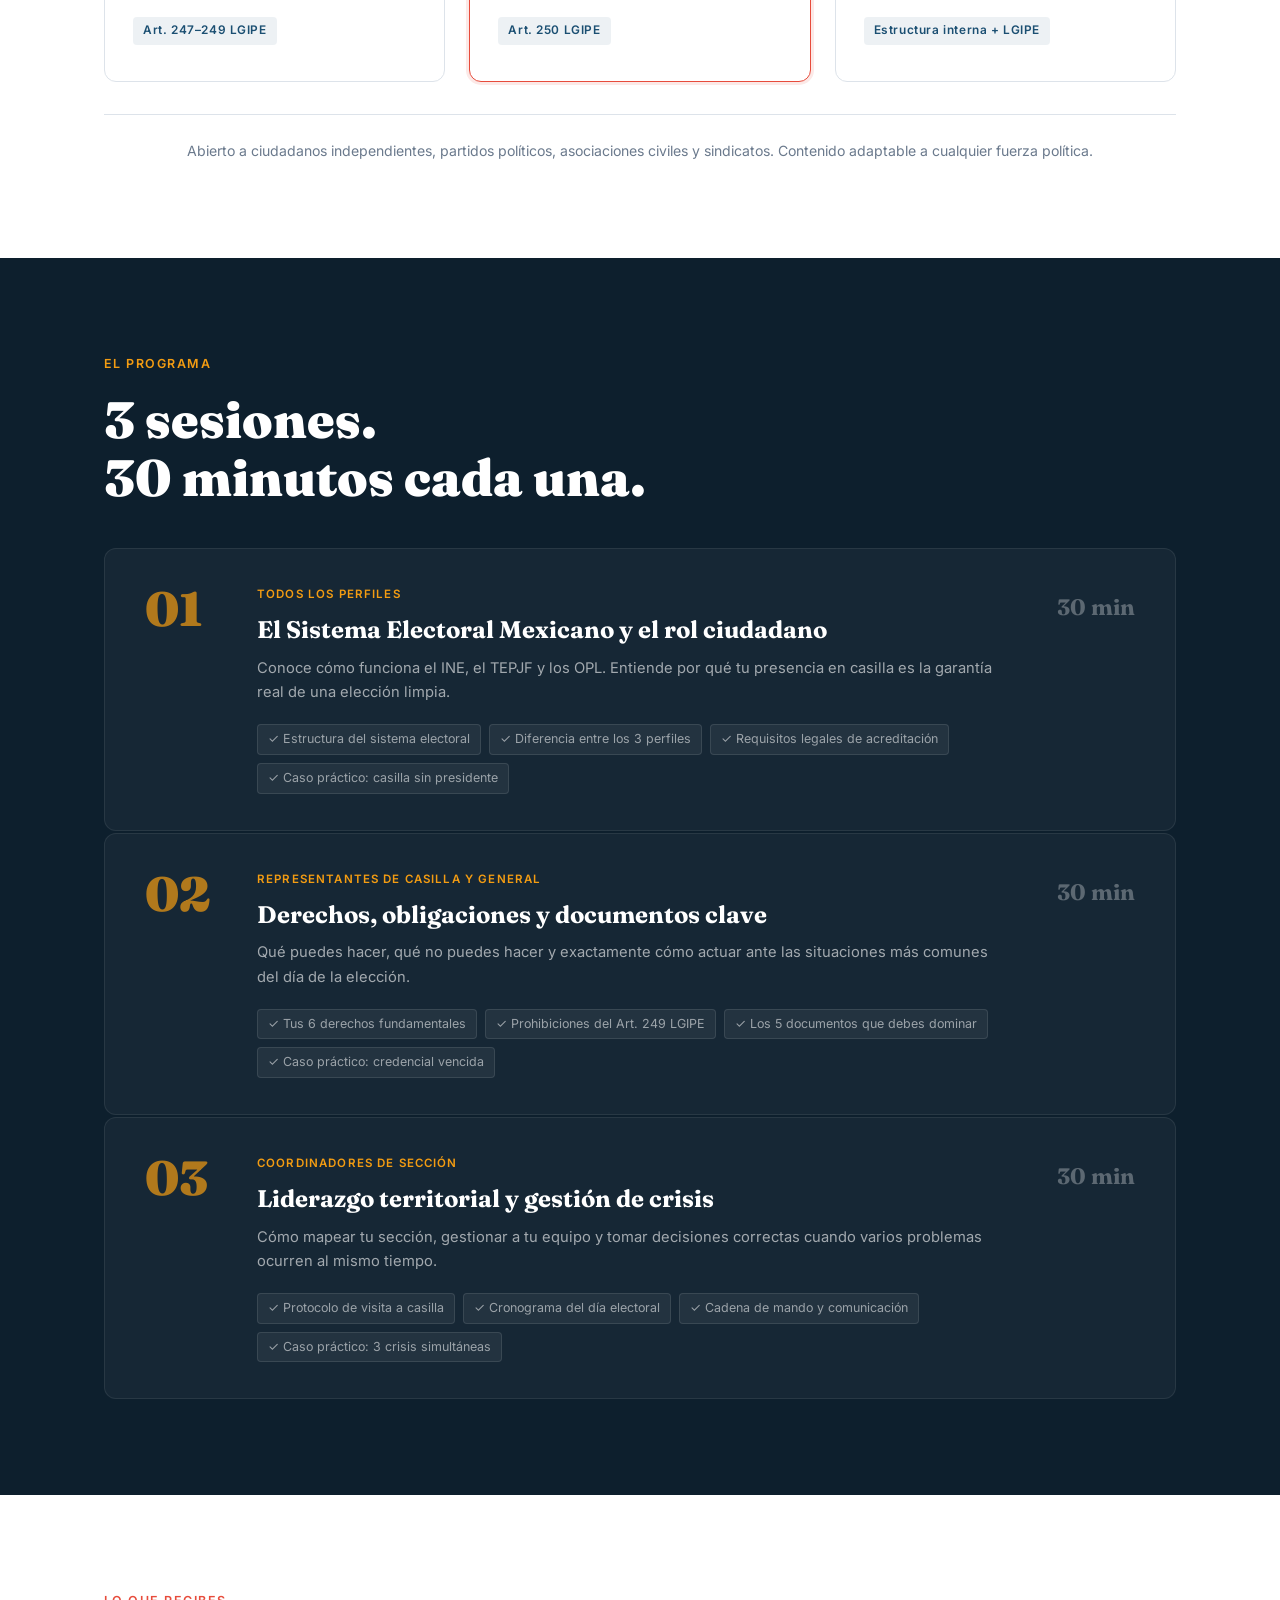
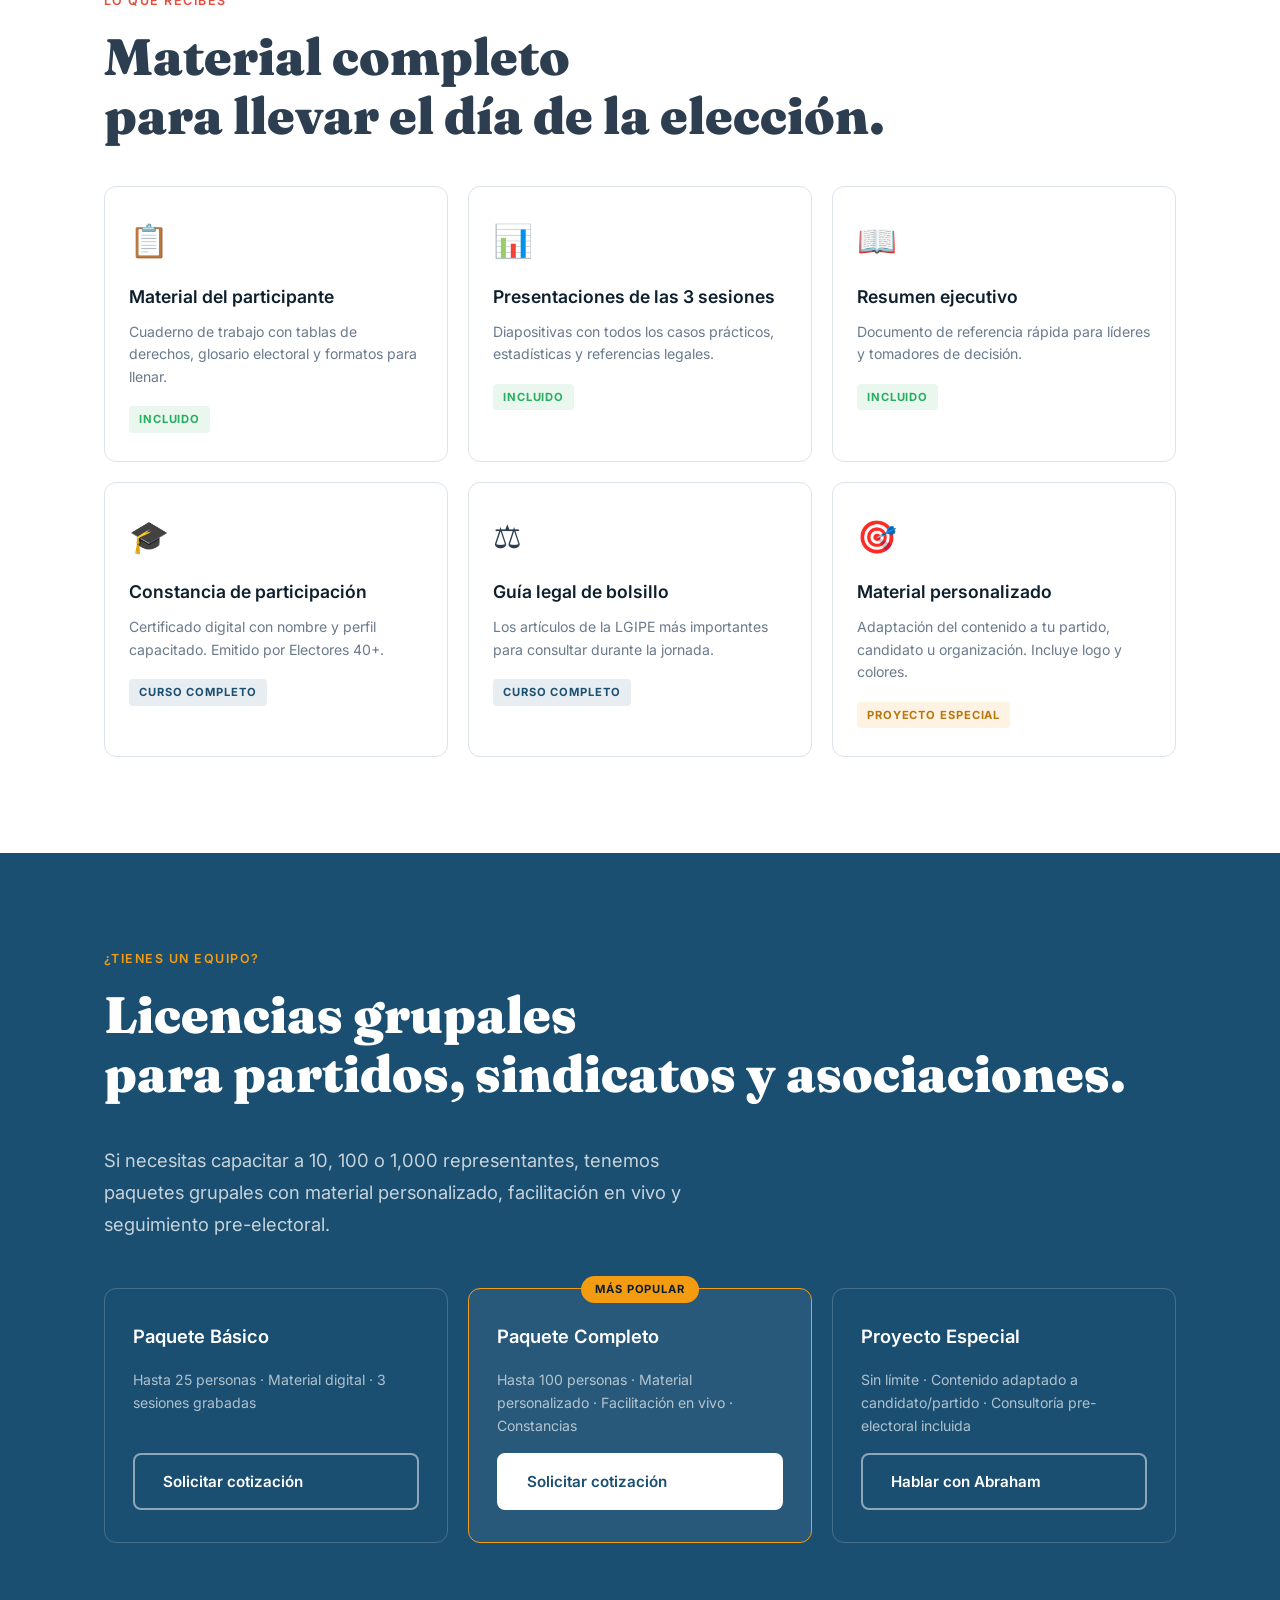
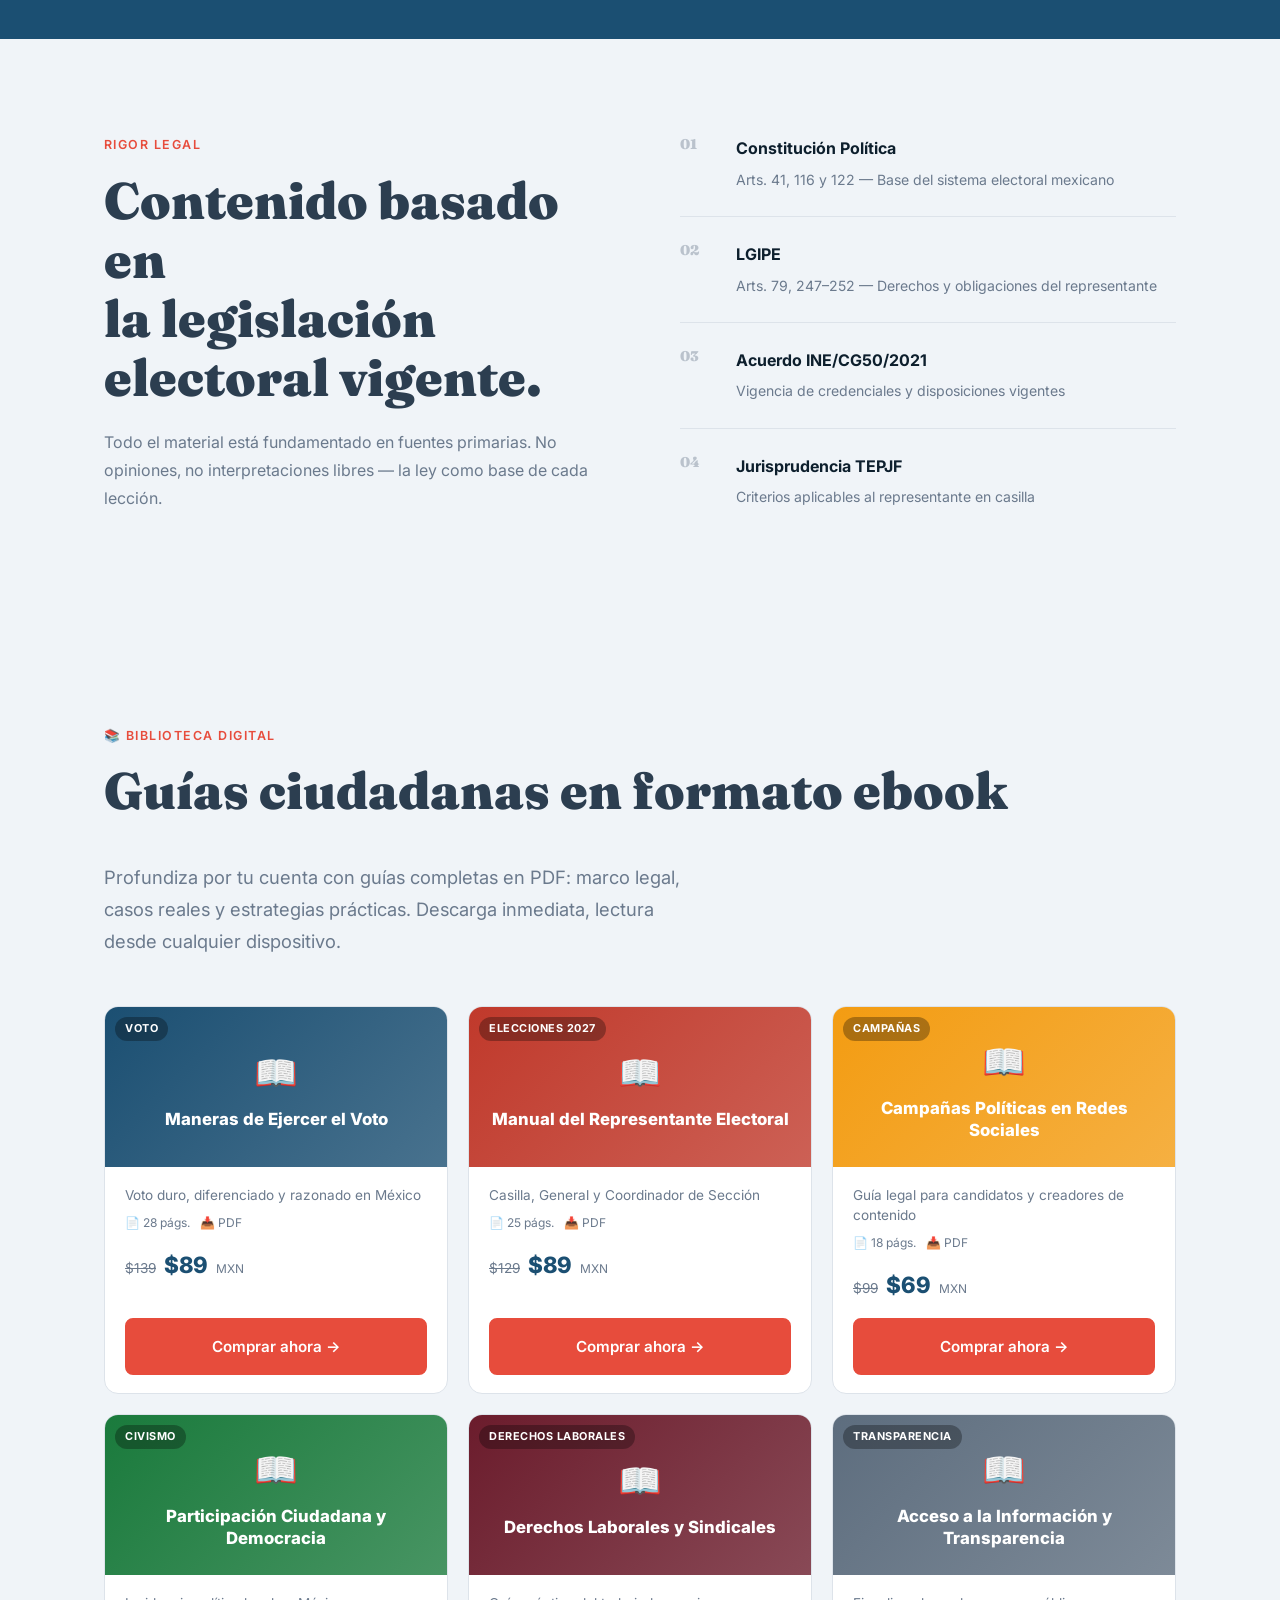
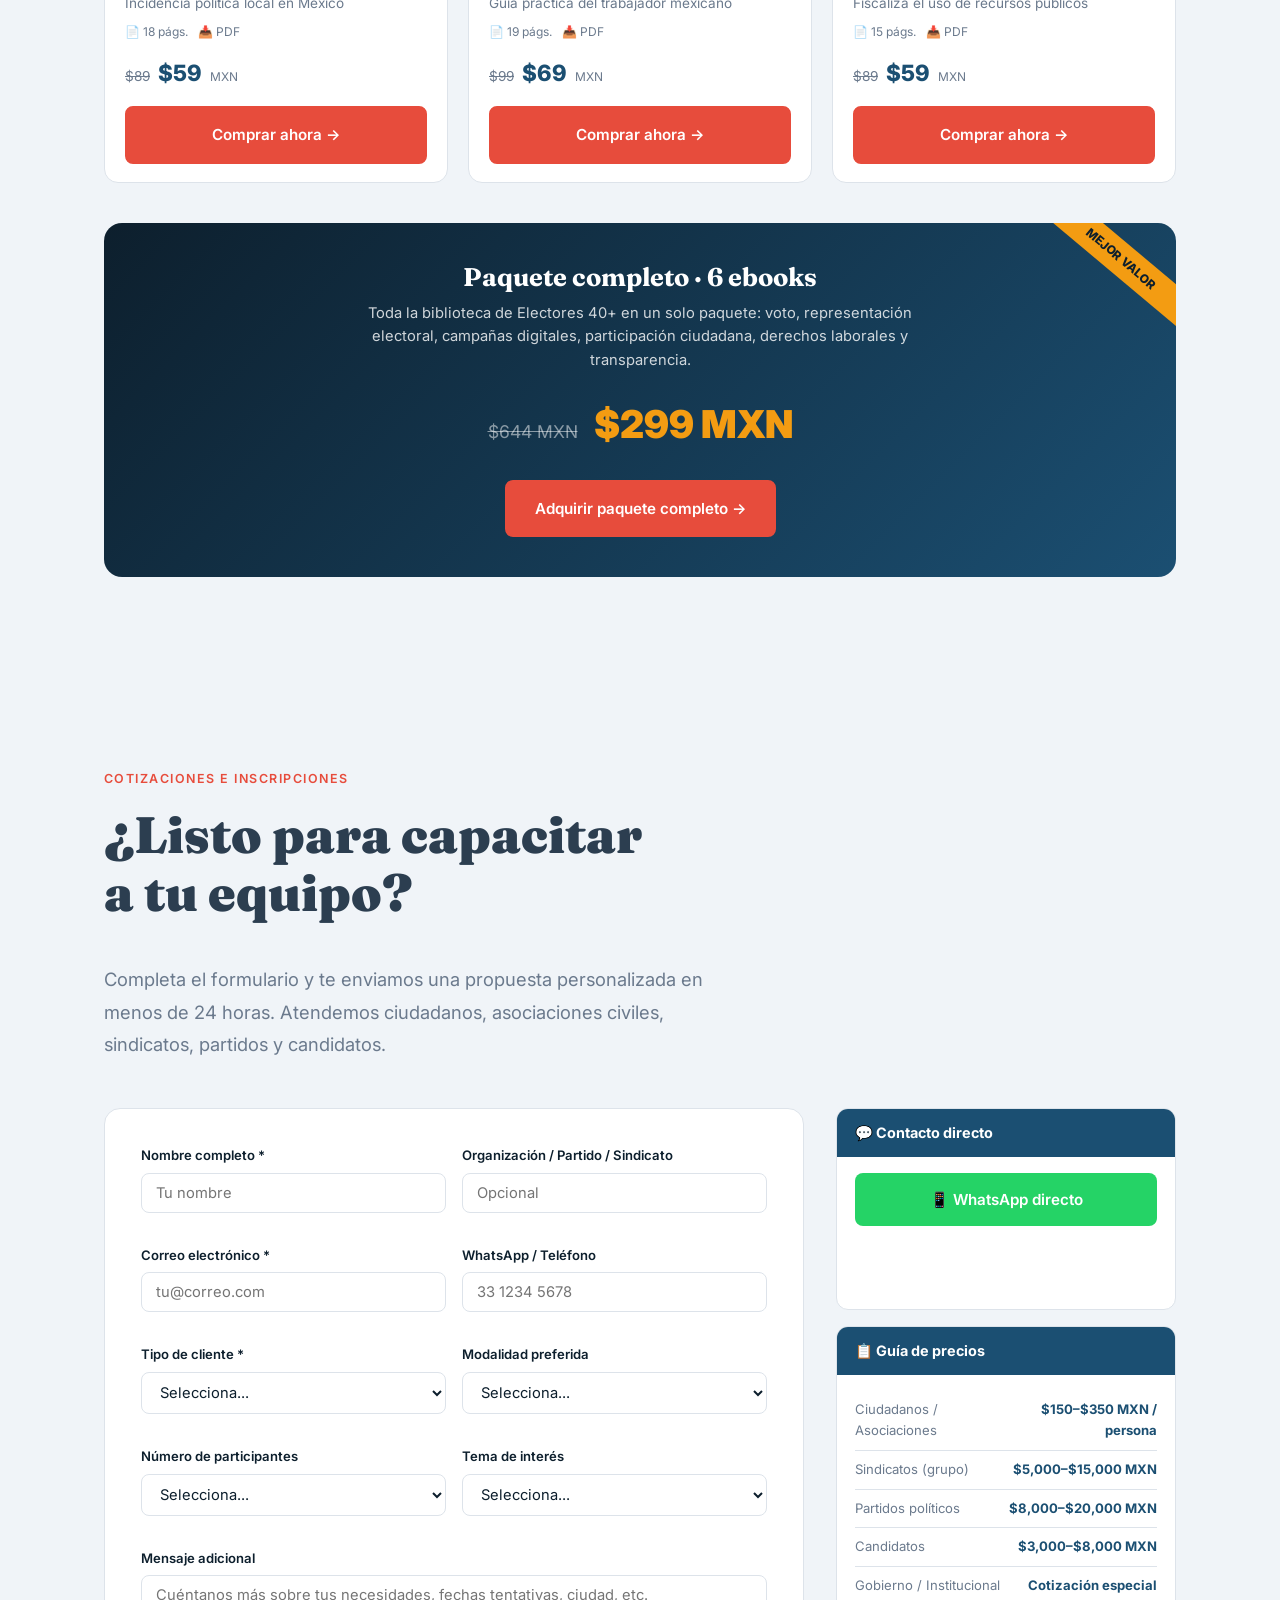
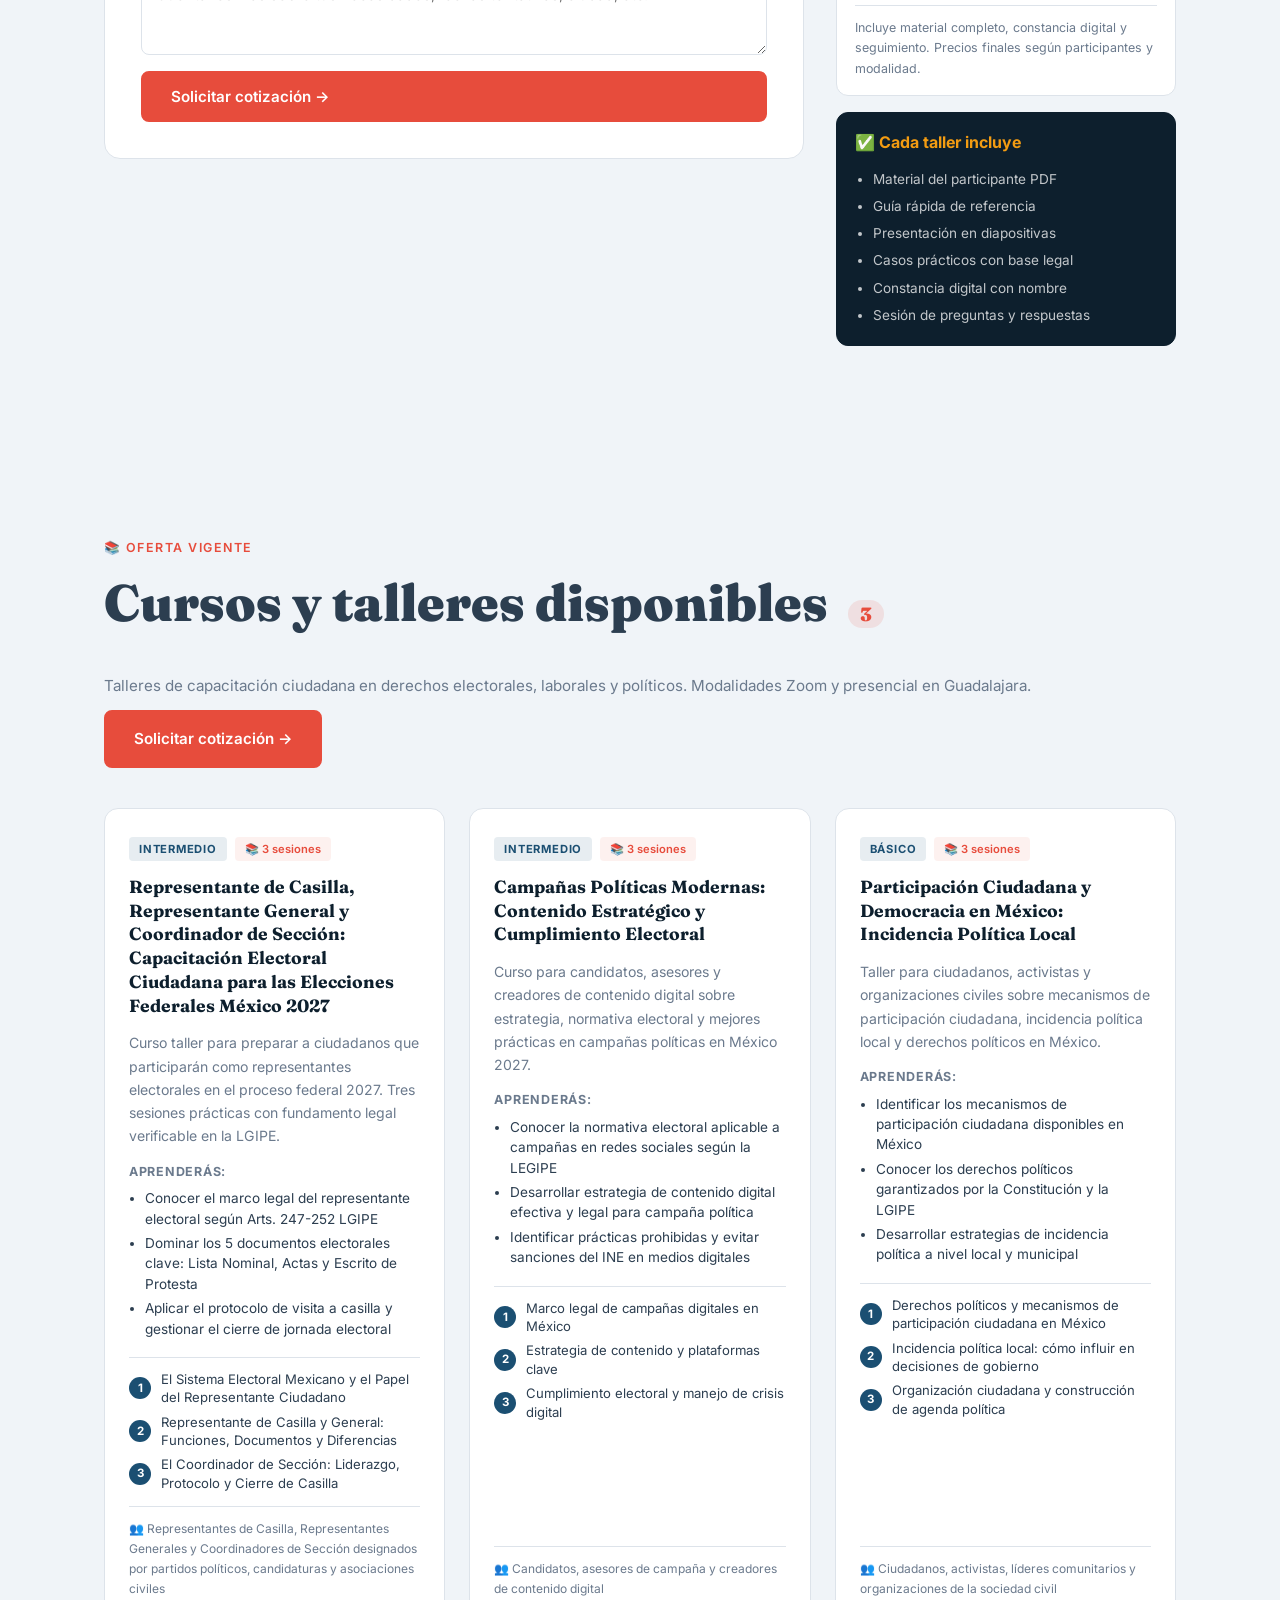
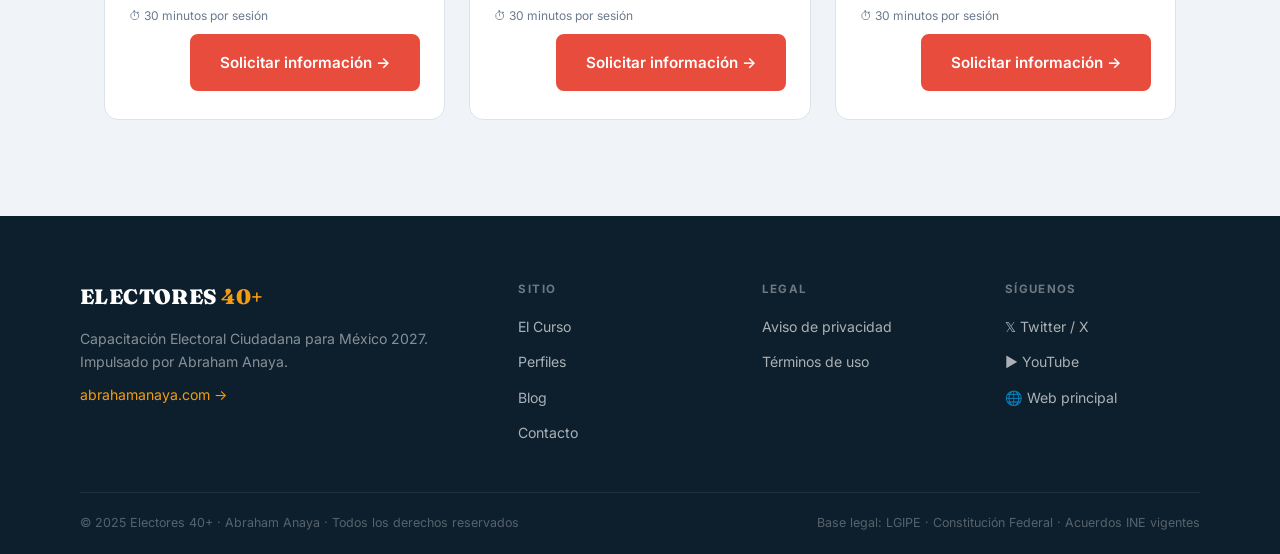
==== commit 2dfb2f53: "anexos practicos en ebooks" ====
--- a/index.html
+++ b/index.html
@@ -316,8 +316,8 @@
           <h3>Paquete completo · 6 ebooks</h3>
           <p>Toda la biblioteca de Electores 40+ en un solo paquete: voto, representación electoral, campañas digitales, participación ciudadana, derechos laborales y transparencia.</p>
           <div class="paquete-precio">
-            <span class="precio-tachado">$594 MXN</span>
-            <span class="precio-final">$249 MXN</span>
+            <span class="precio-tachado">$644 MXN</span>
+            <span class="precio-final">$299 MXN</span>
           </div>
           <a href="https://wa.me/523341150010?text=Hola%20Abraham%2C%20quiero%20el%20paquete%20completo%20de%206%20ebooks%20de%20Electores%2040%2B"
              target="_blank" class="btn btn-primary btn-lg">Adquirir paquete completo →</a>
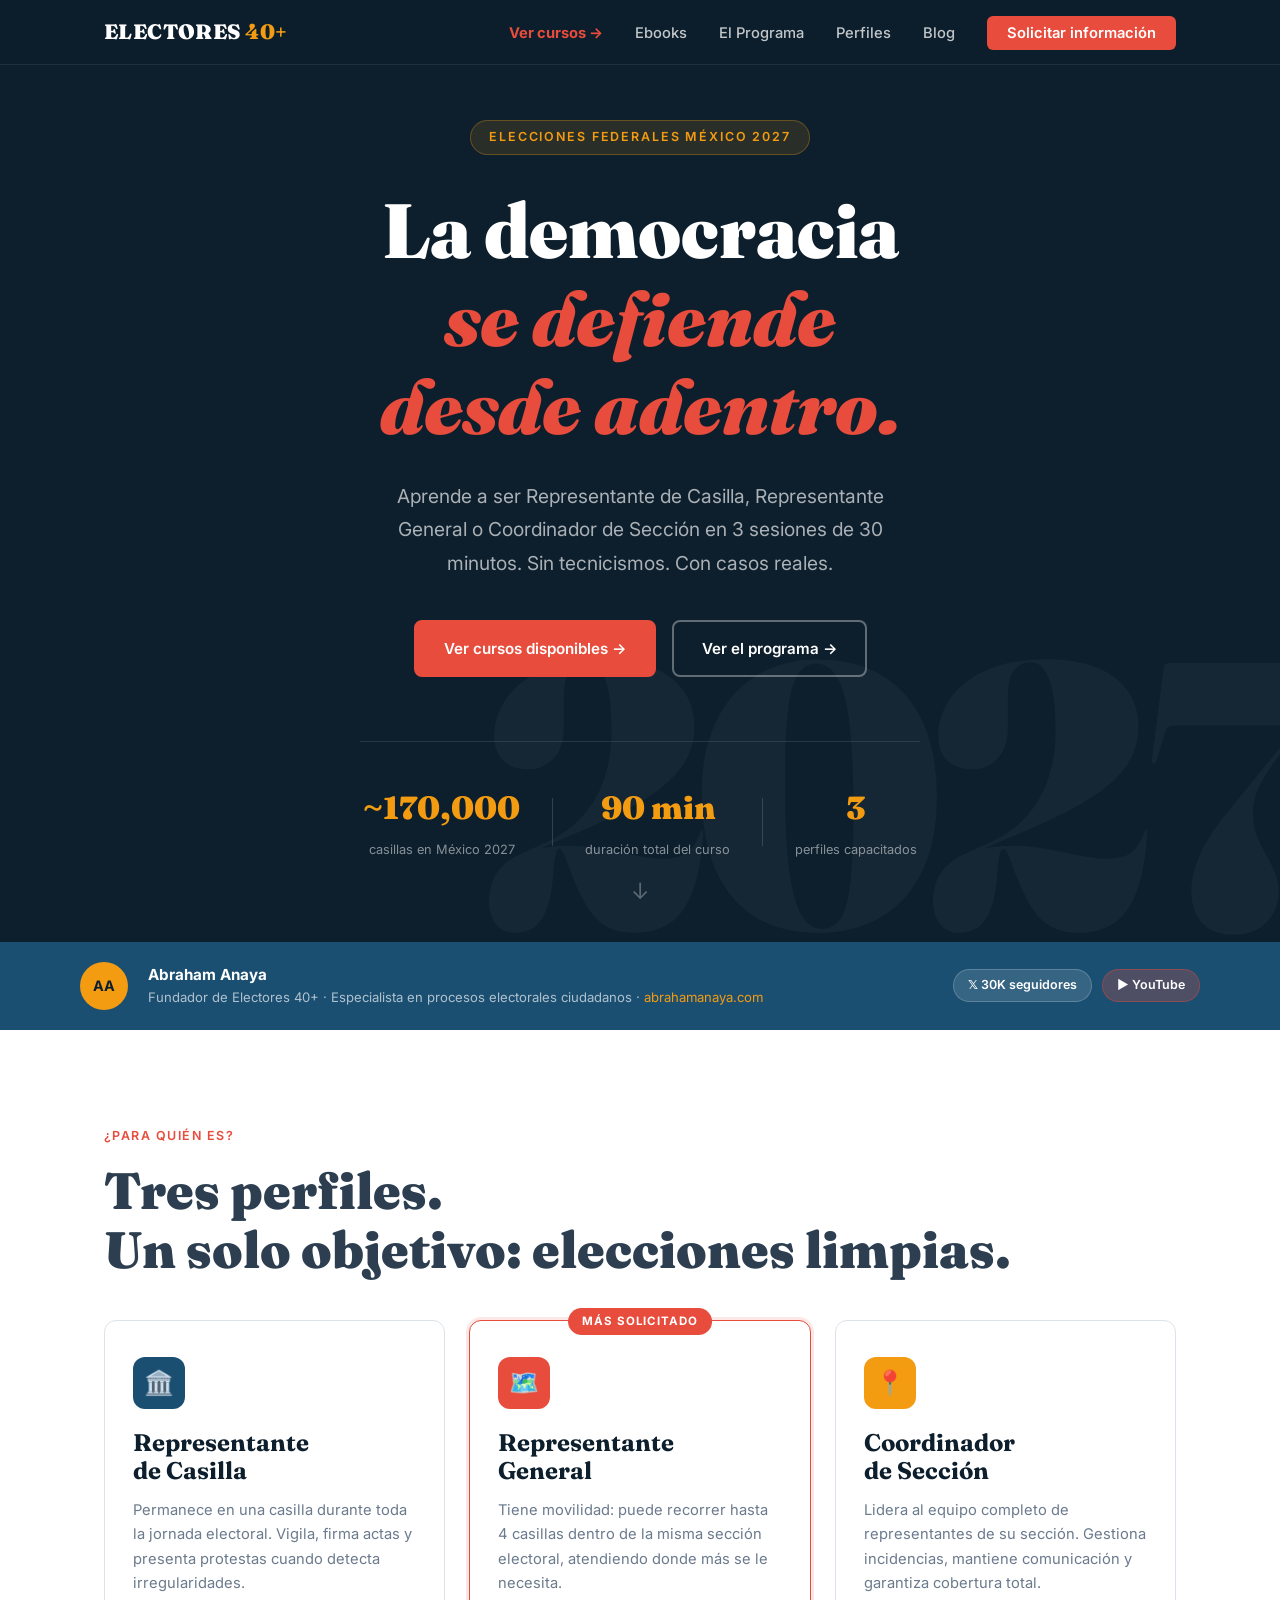
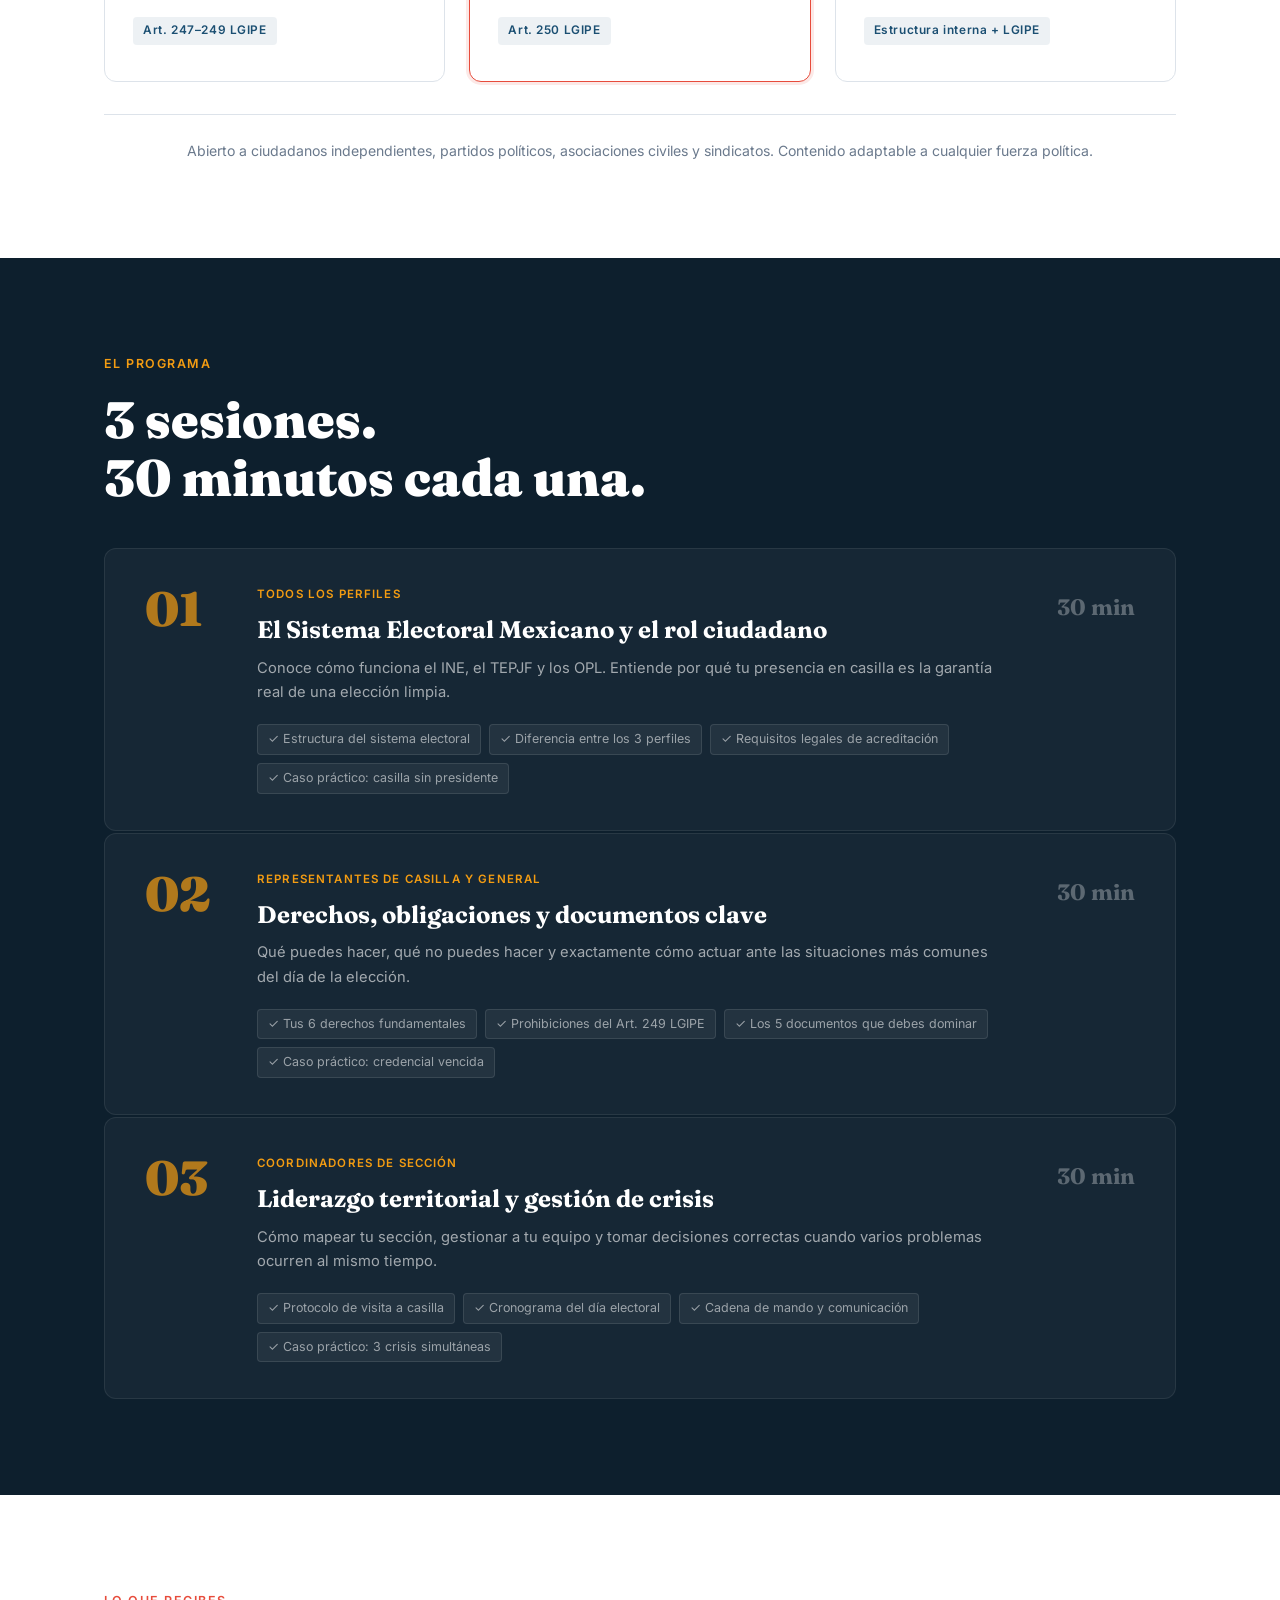
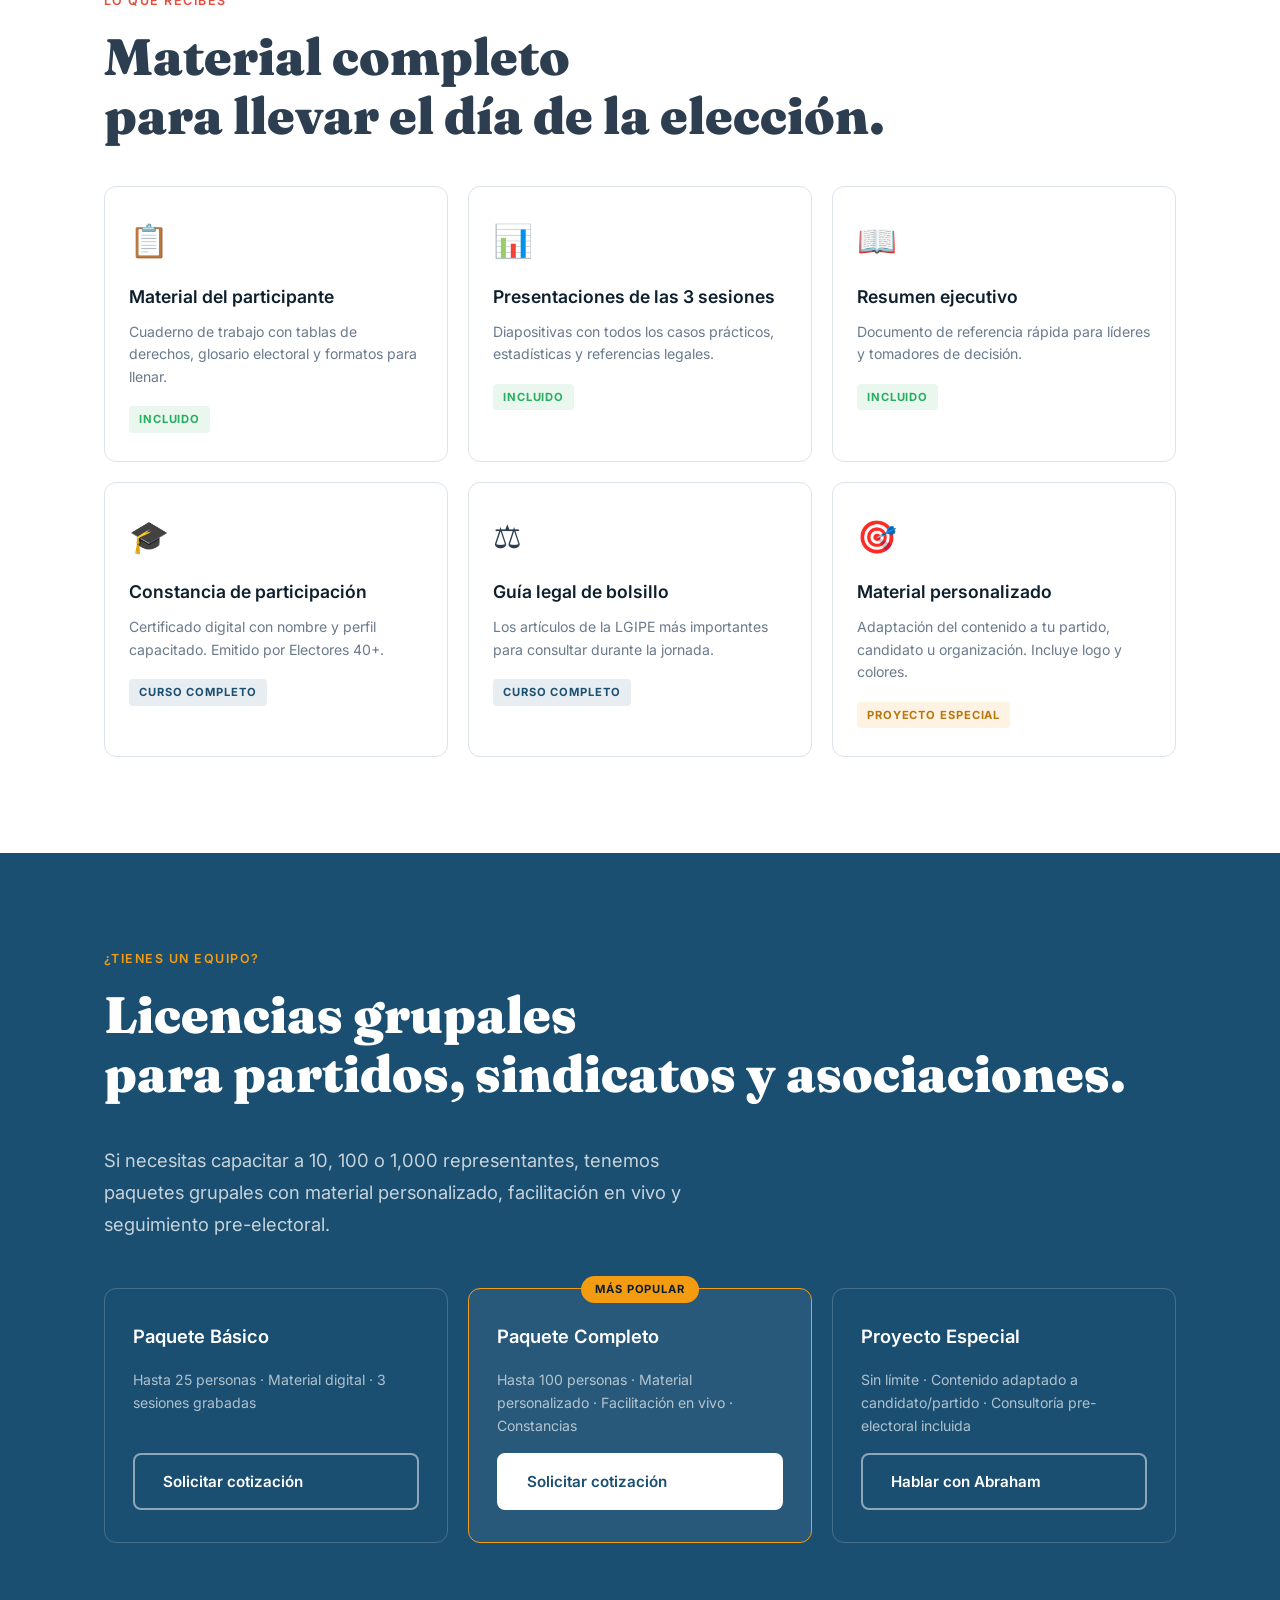
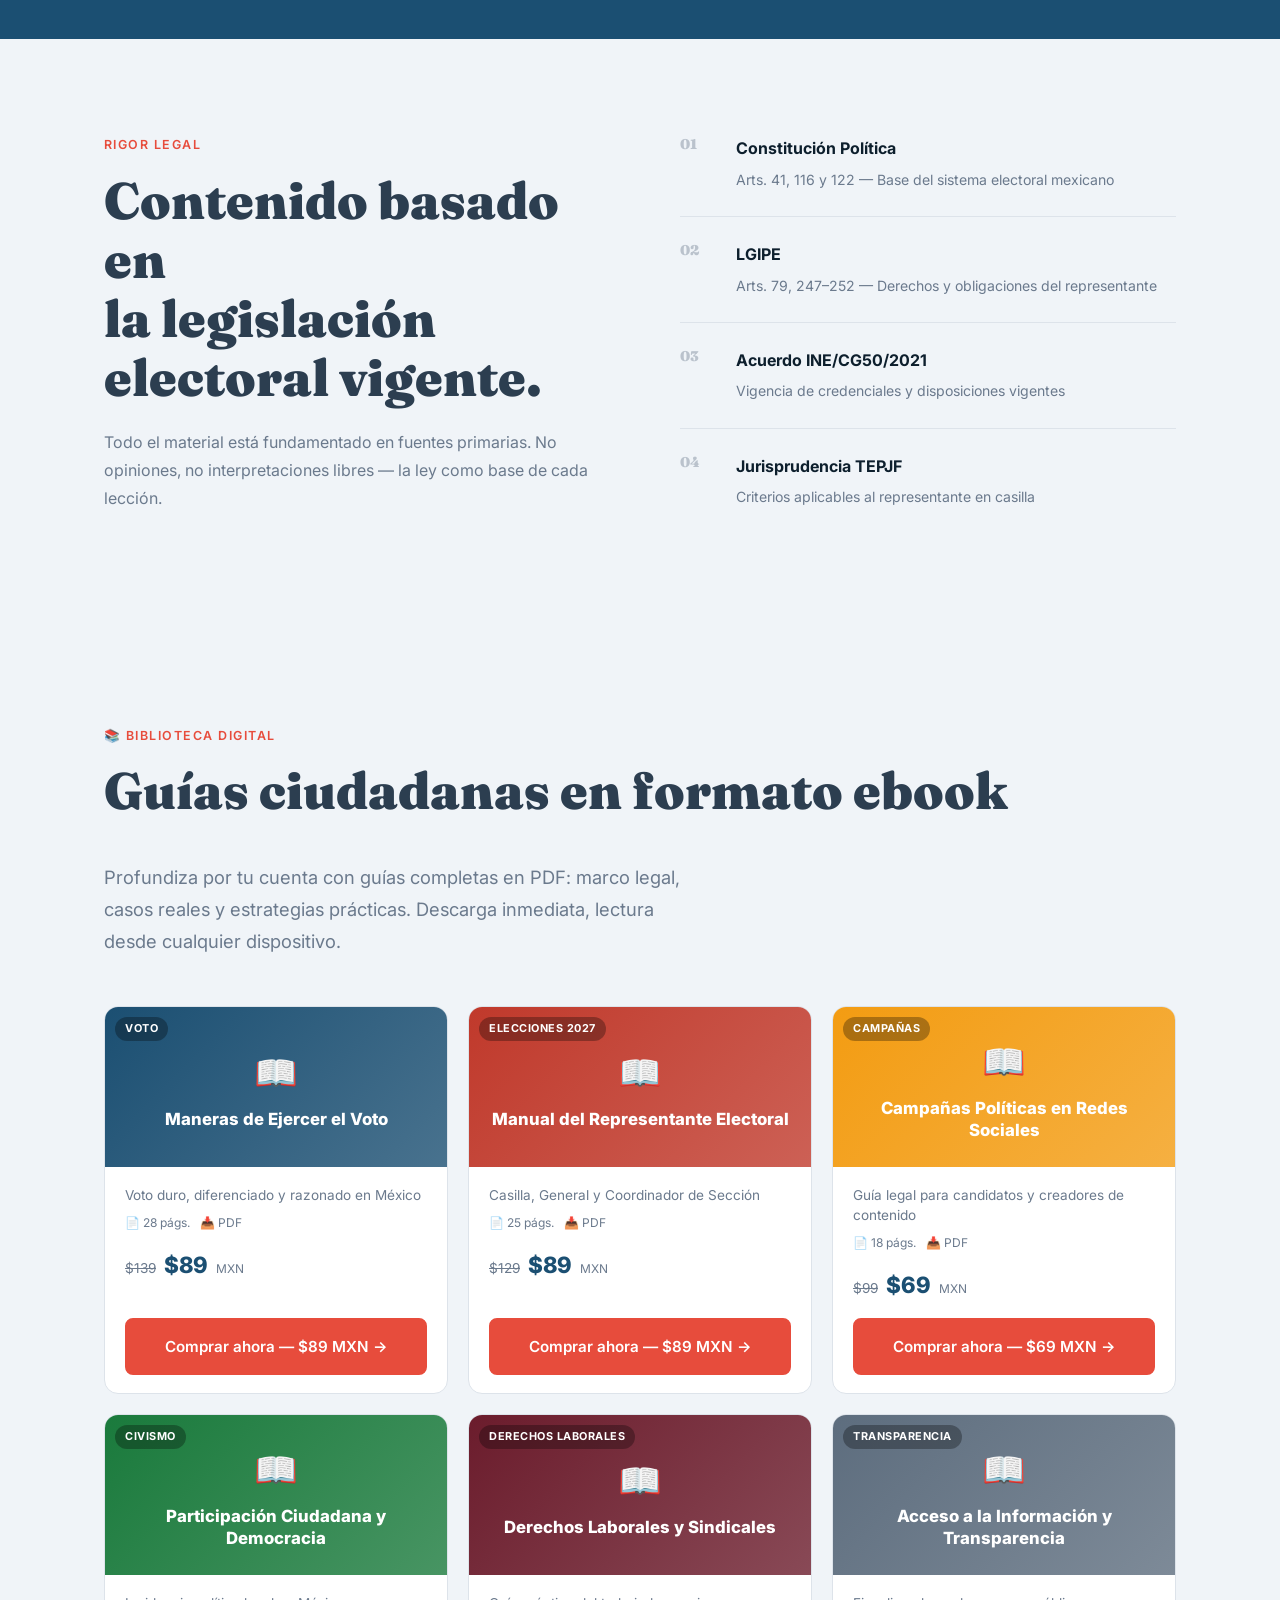
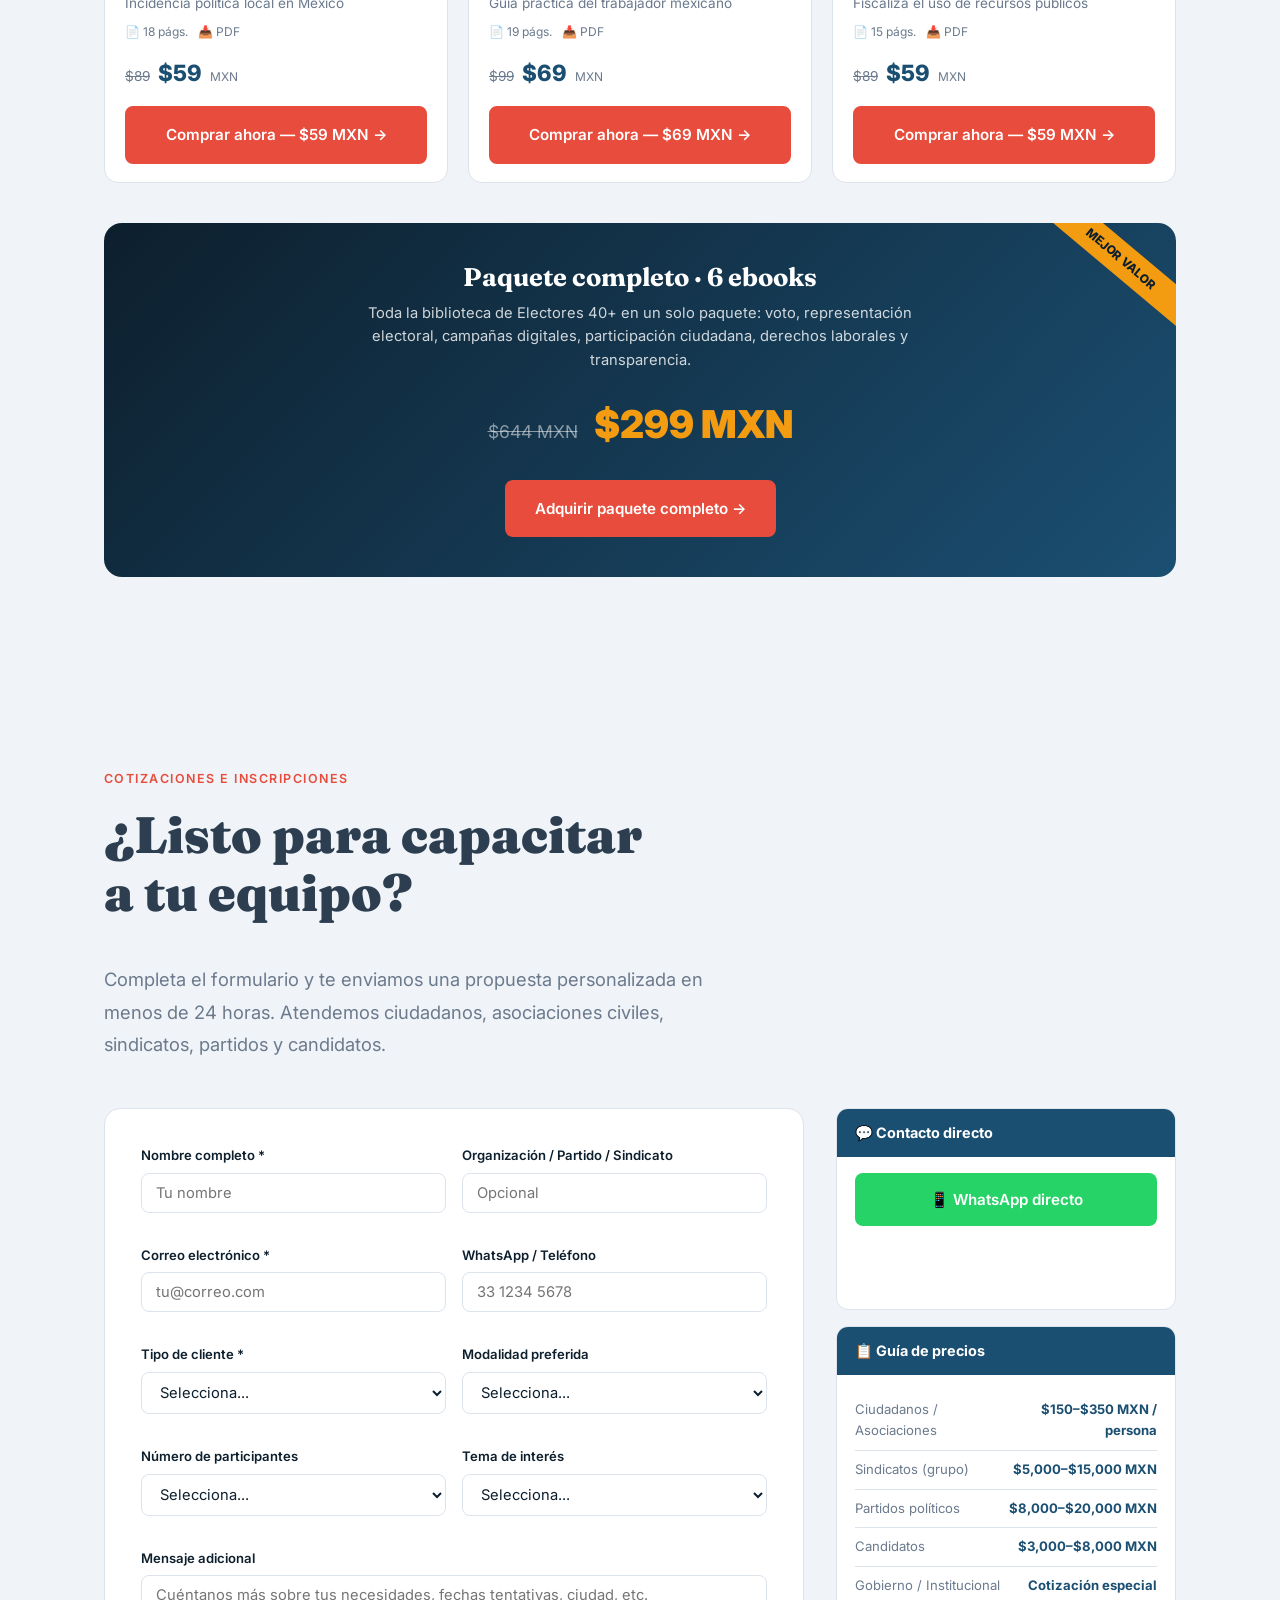
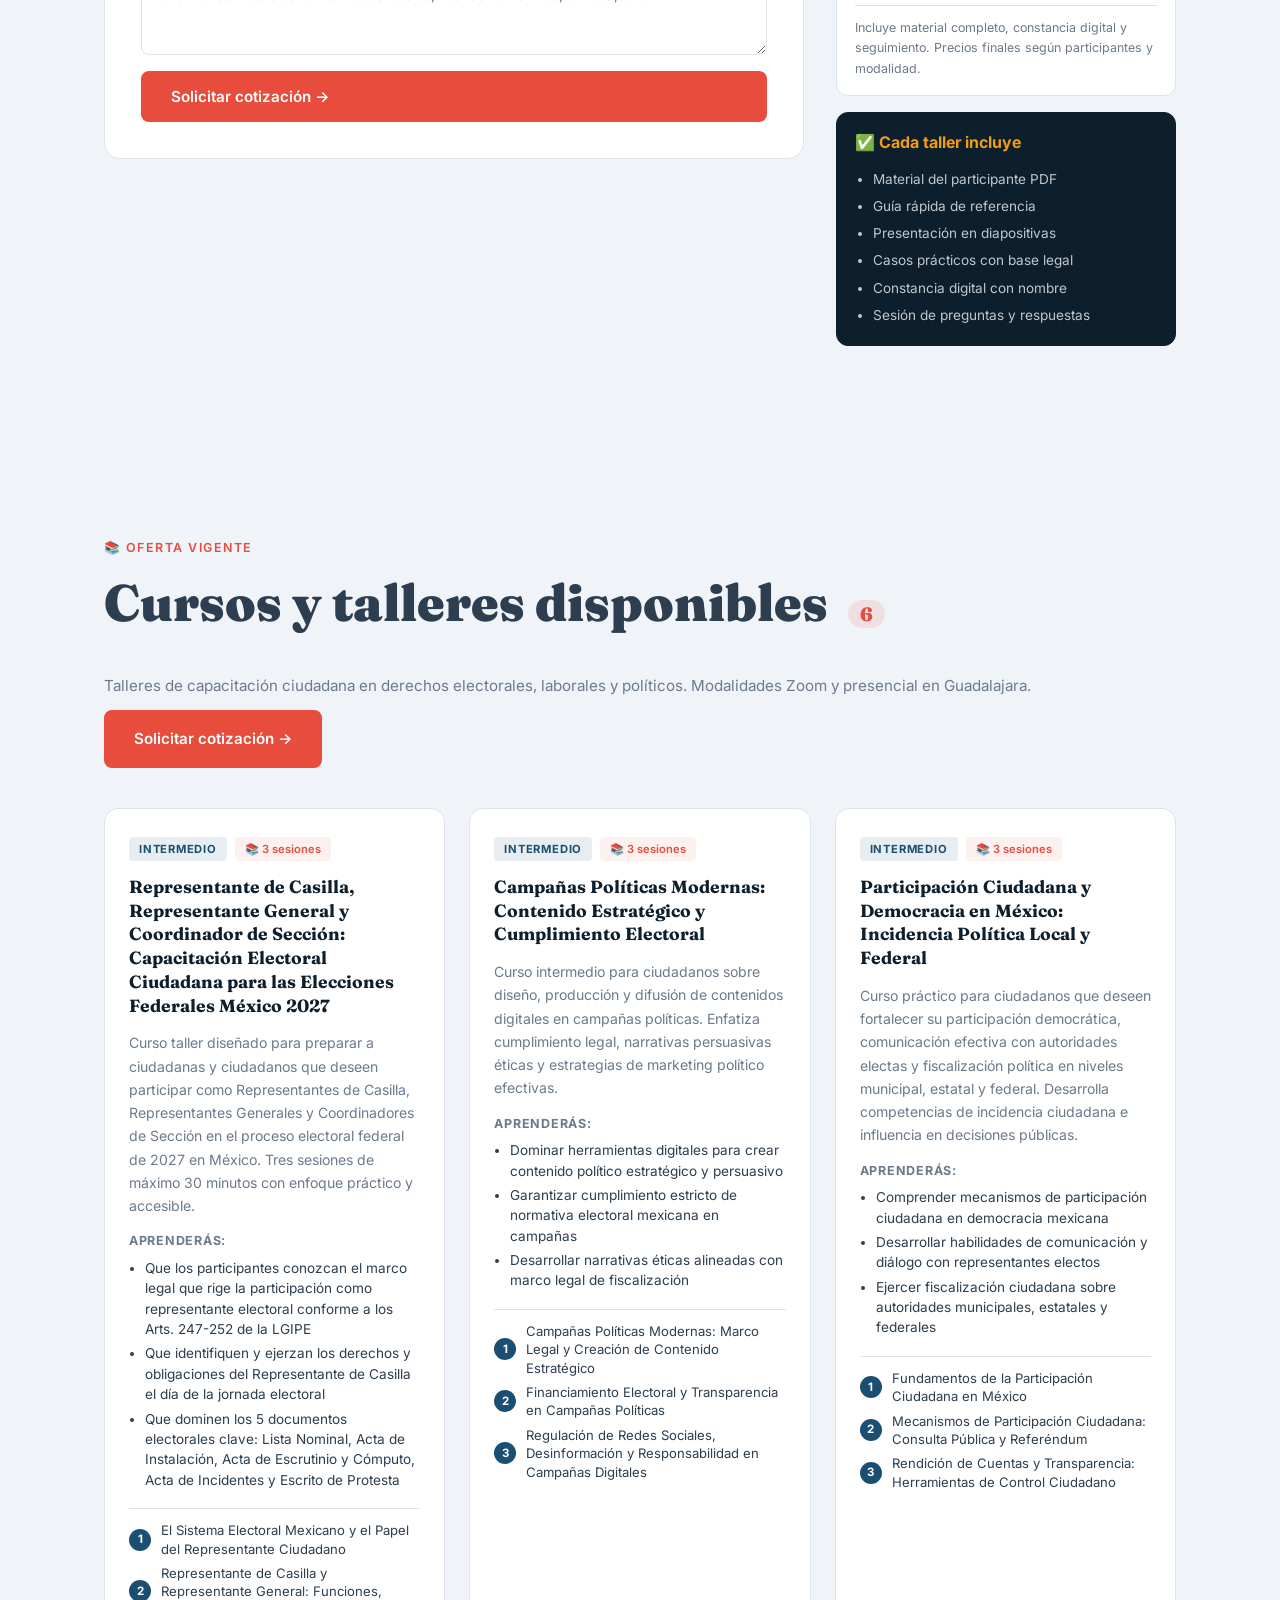
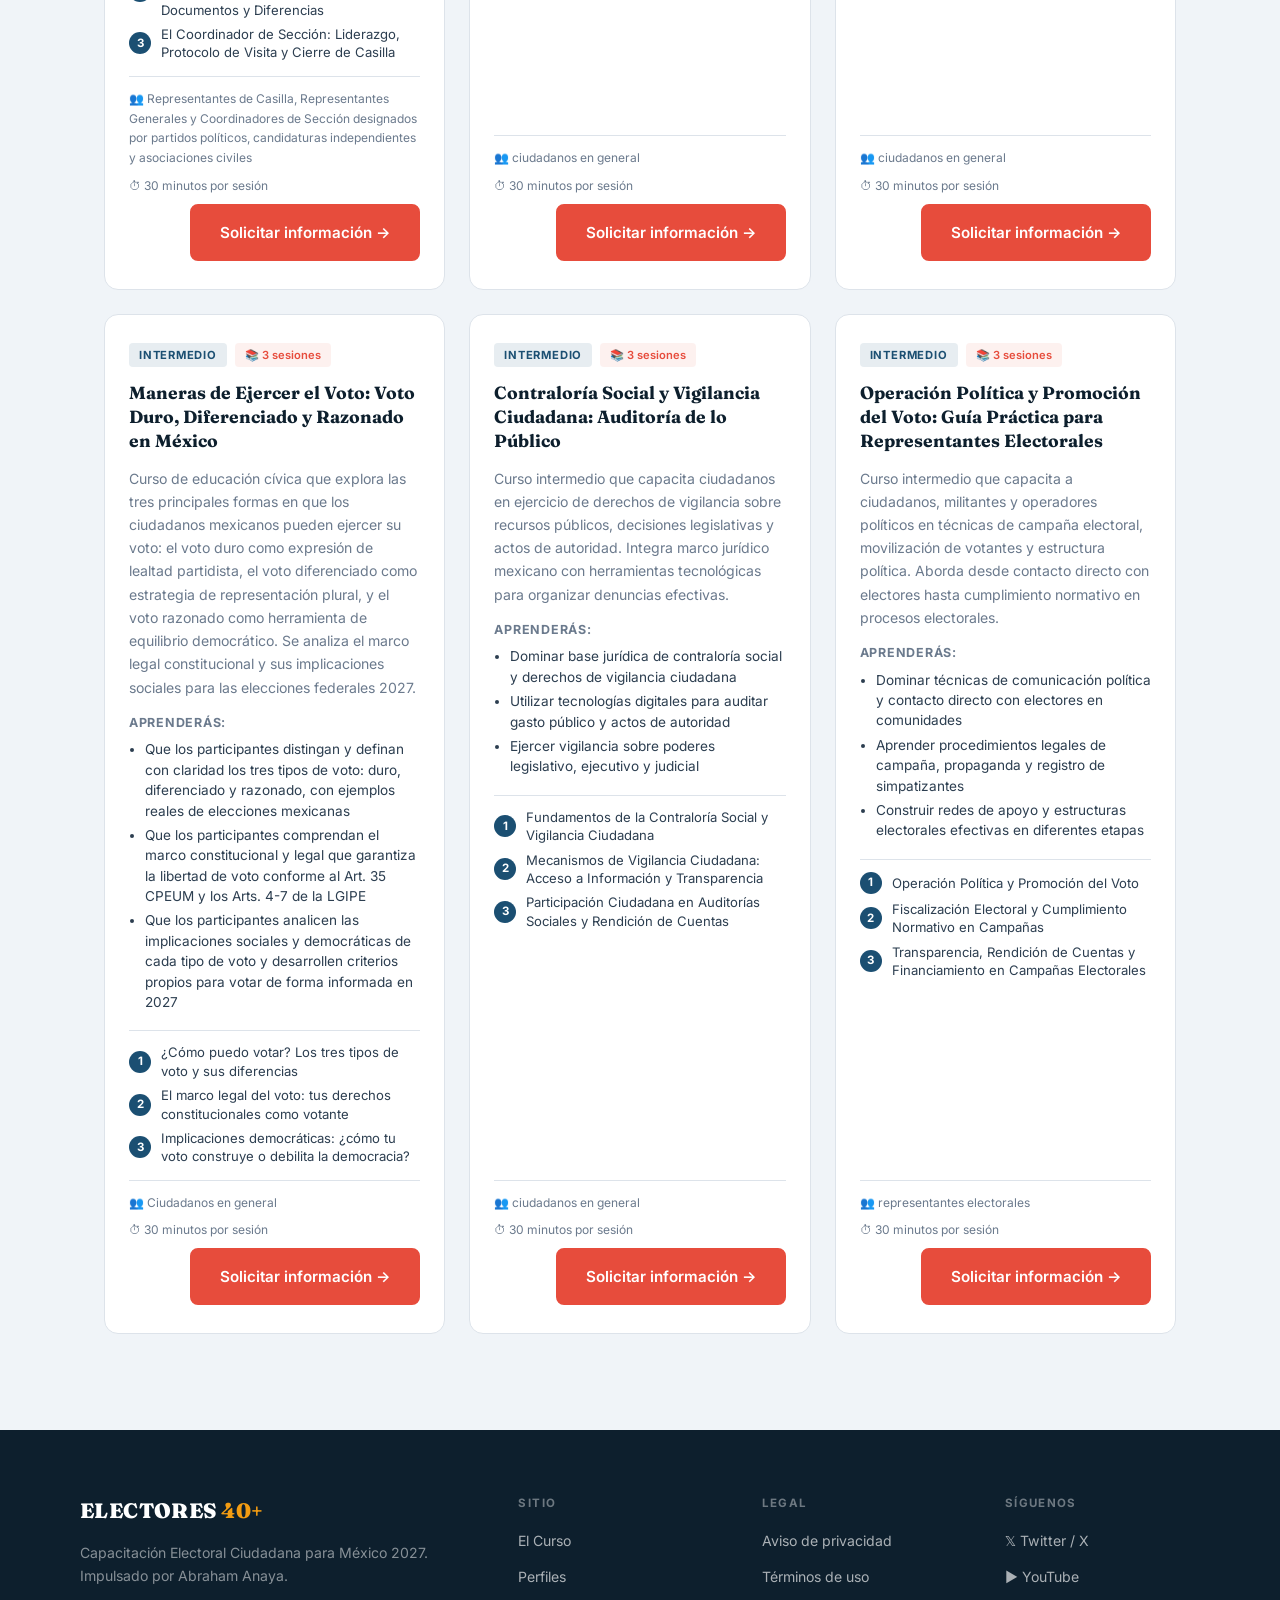
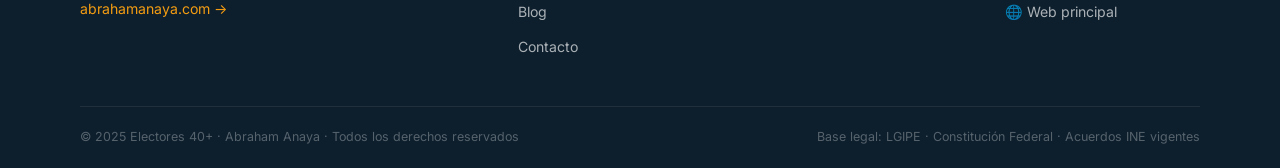
==== commit d3e9a8aa: "feat: Google Analytics 4 G-927KRC418S integrado en Electores 40+" ====
--- a/index.html
+++ b/index.html
@@ -9,6 +9,14 @@
   <link href="https://fonts.googleapis.com/css2?family=Fraunces:ital,wght@0,700;0,900;1,700&family=Inter:wght@400;500;600&display=swap" rel="stylesheet" />
   <link rel="stylesheet" href="css/style.css" />
   <link rel="stylesheet" href="css/cursos.css" />
+<!-- Google Analytics 4 — Electores 40+ -->
+<script async src="https://www.googletagmanager.com/gtag/js?id=G-927KRC418S"></script>
+<script>
+  window.dataLayer = window.dataLayer || [];
+  function gtag(){dataLayer.push(arguments);}
+  gtag('js', new Date());
+  gtag('config', 'G-927KRC418S');
+</script>
 </head>
 <body>
 
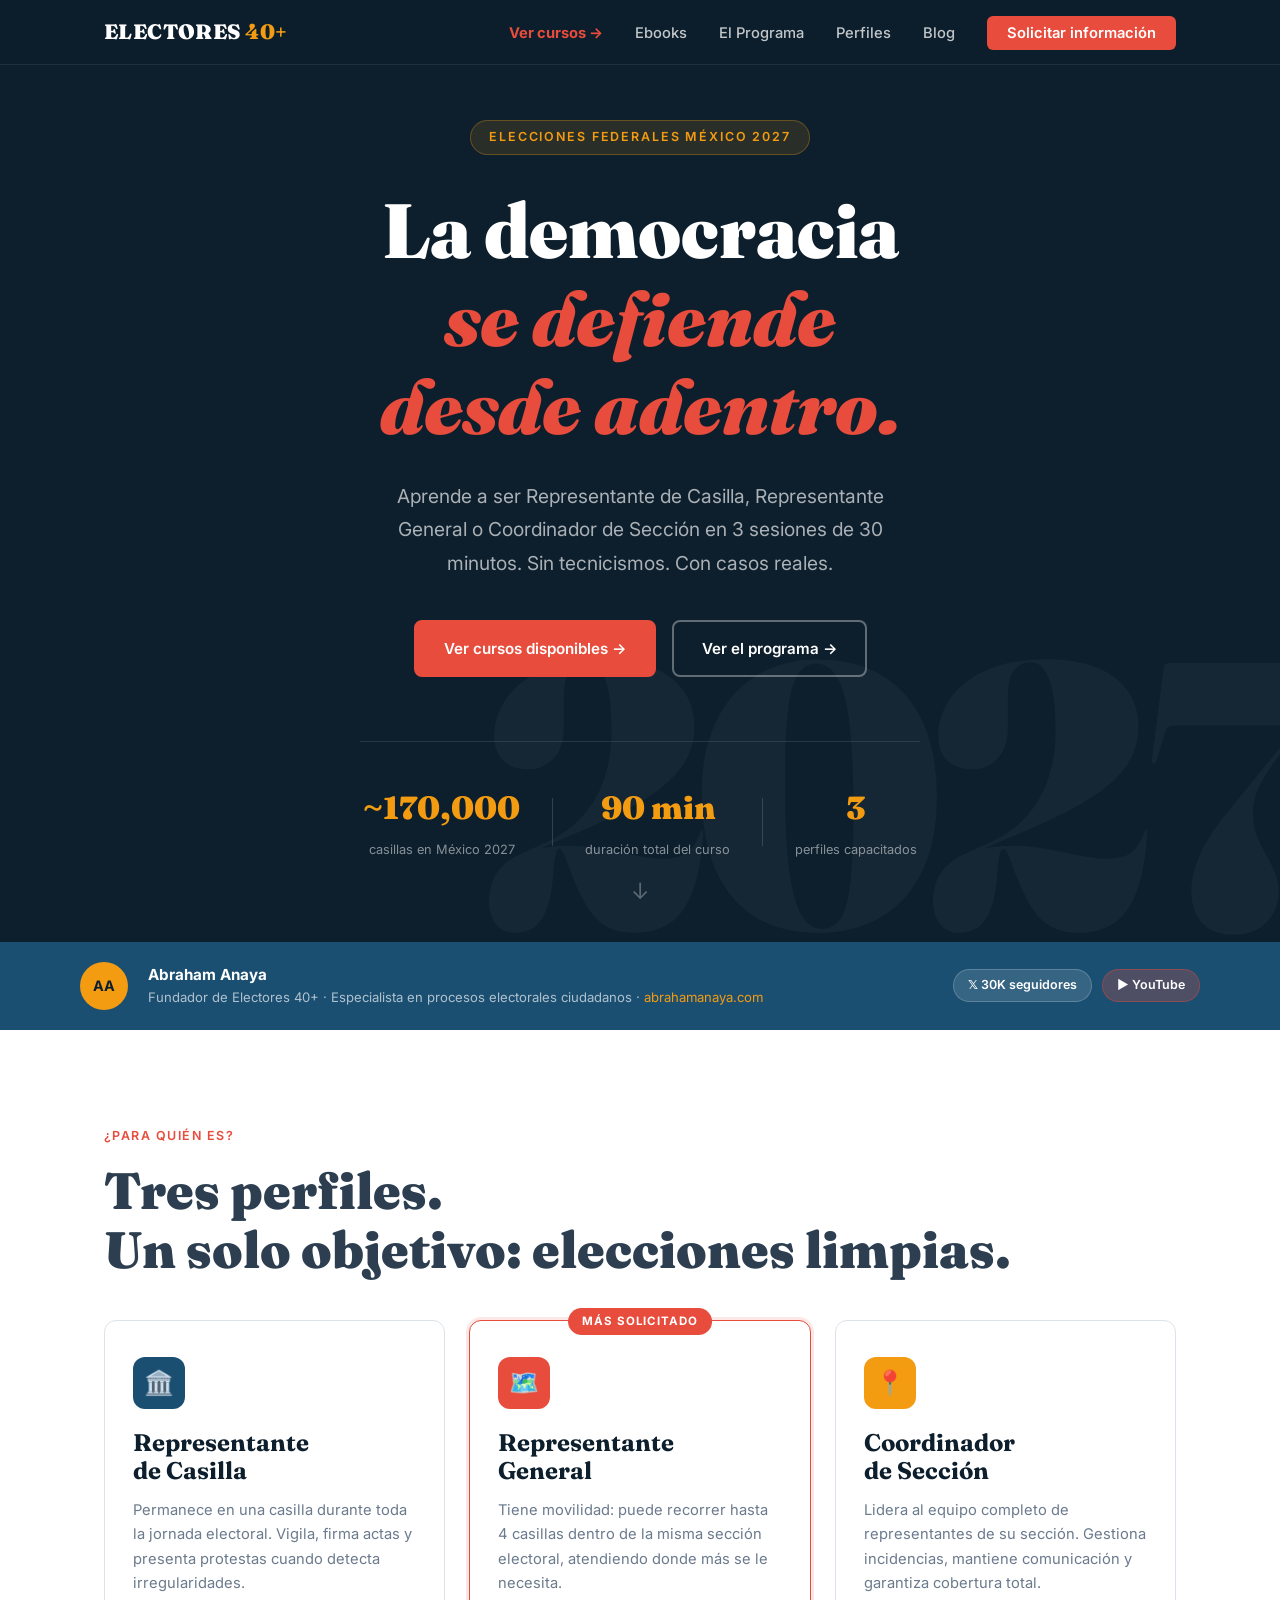
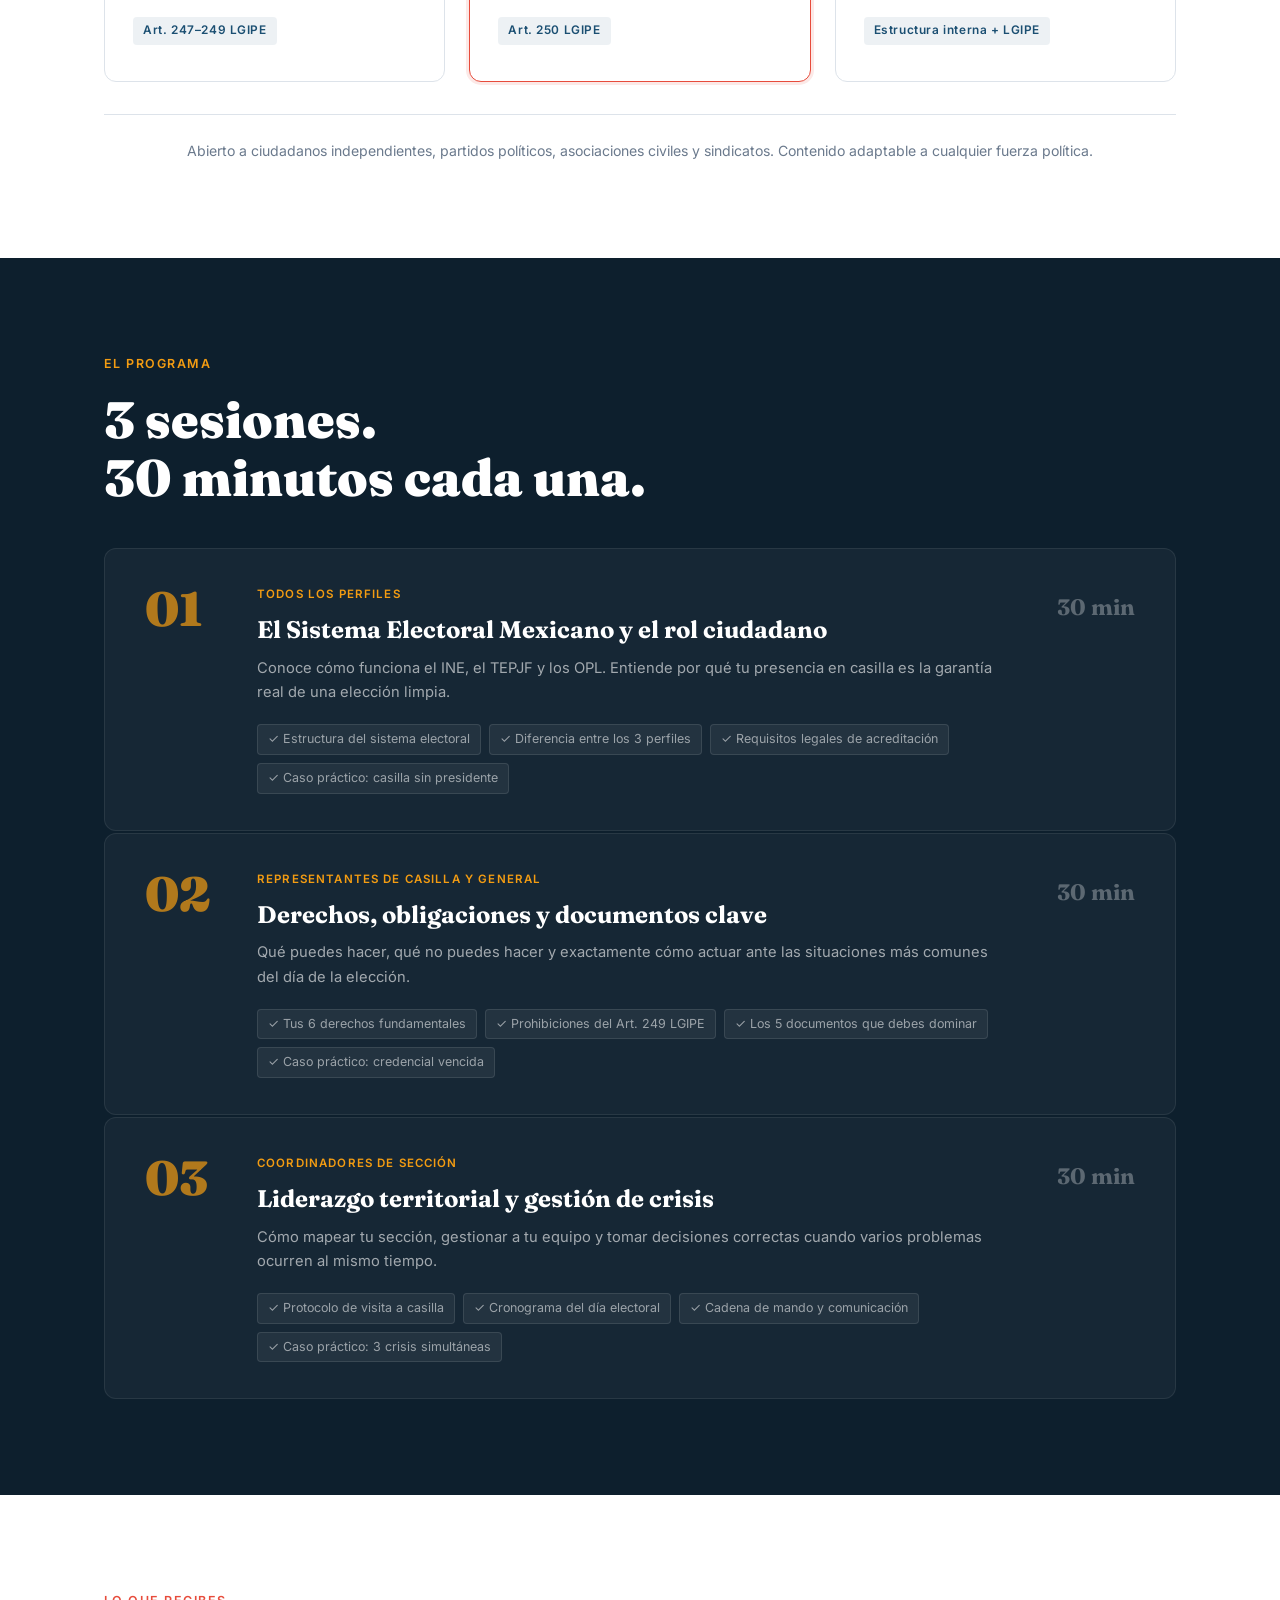
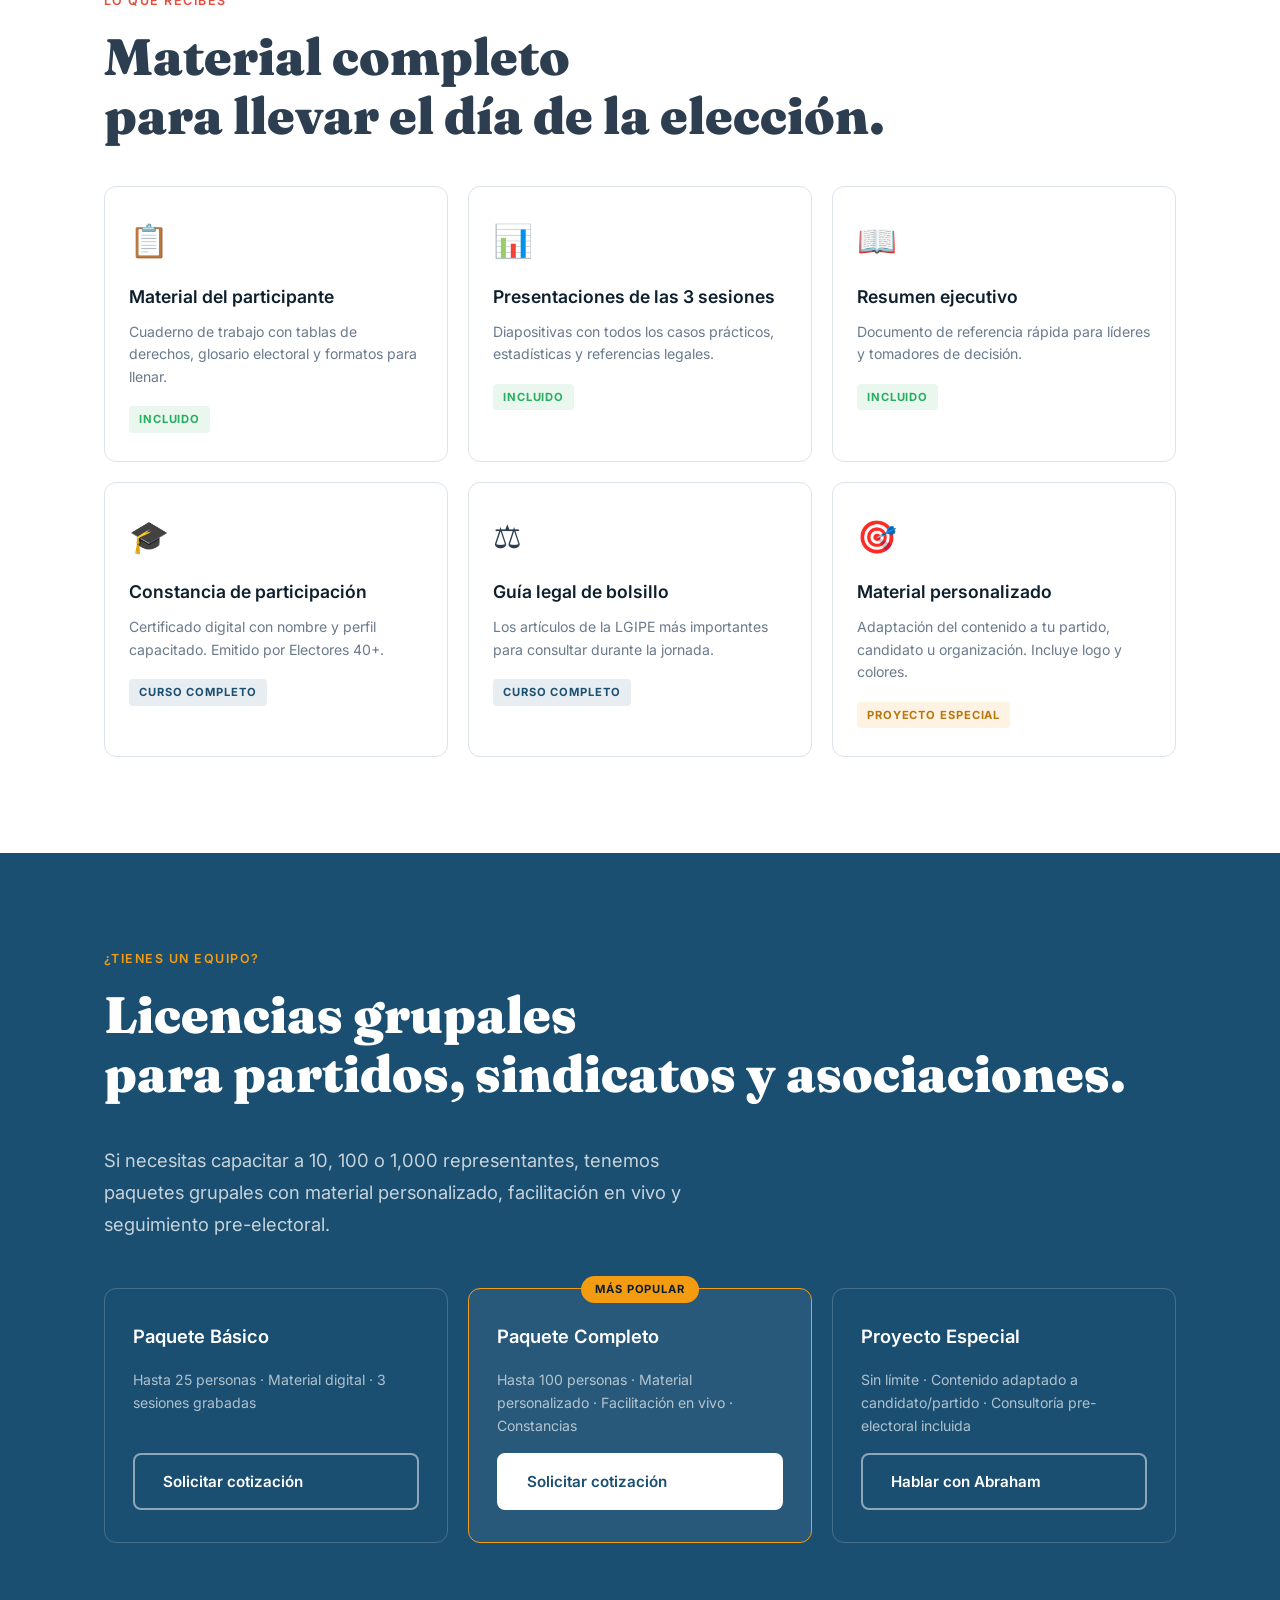
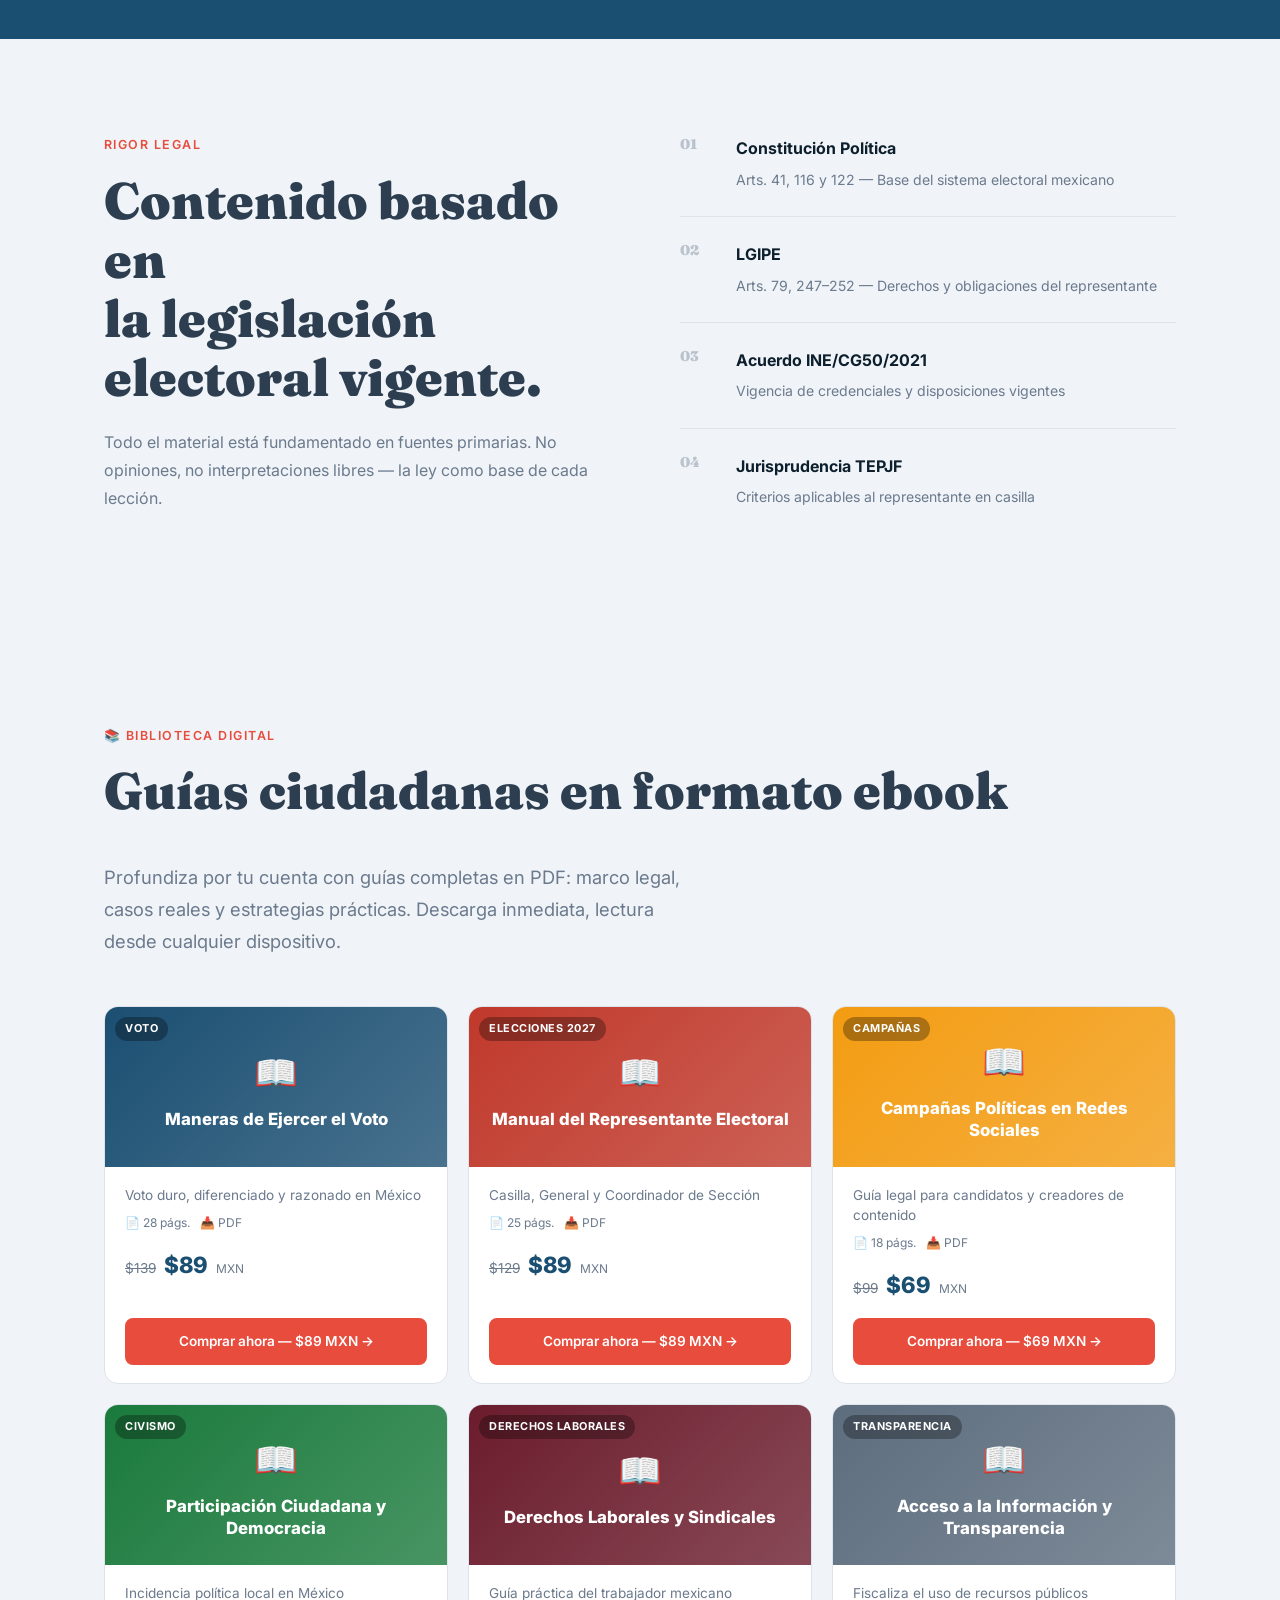
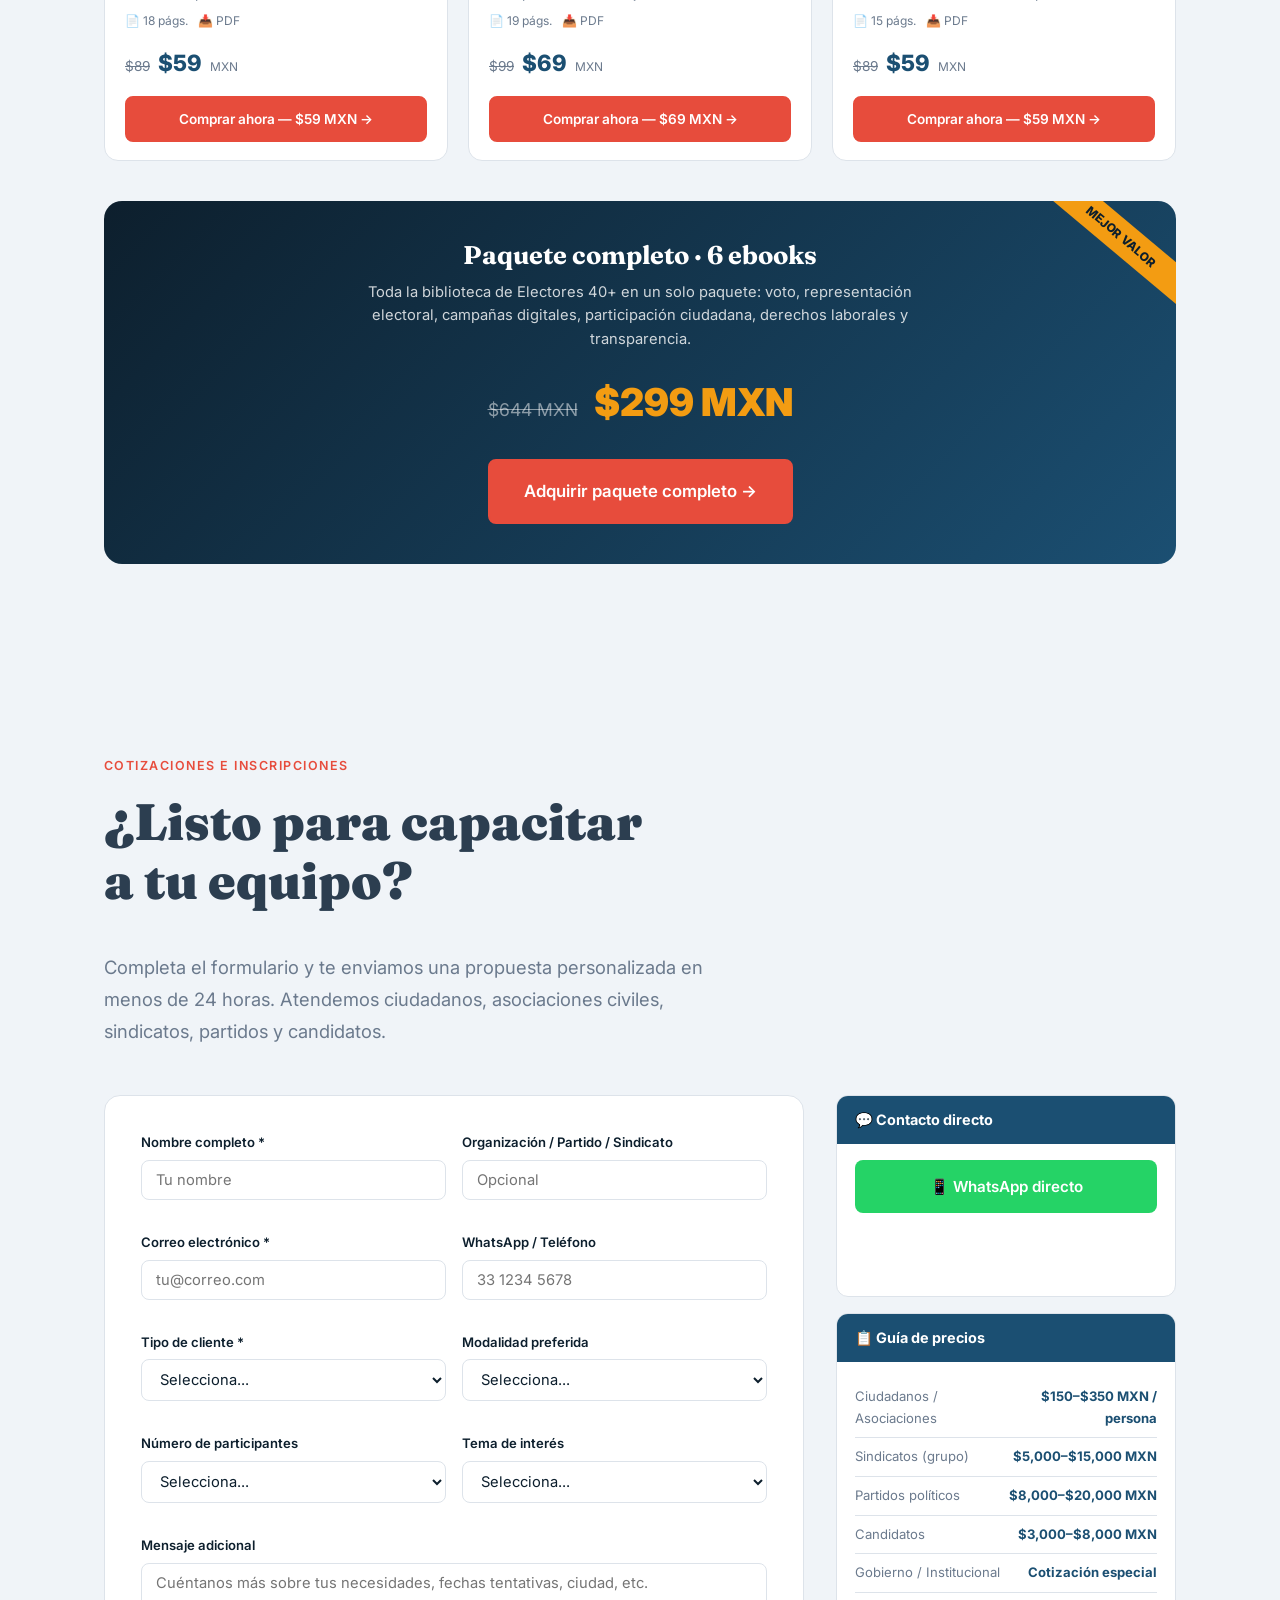
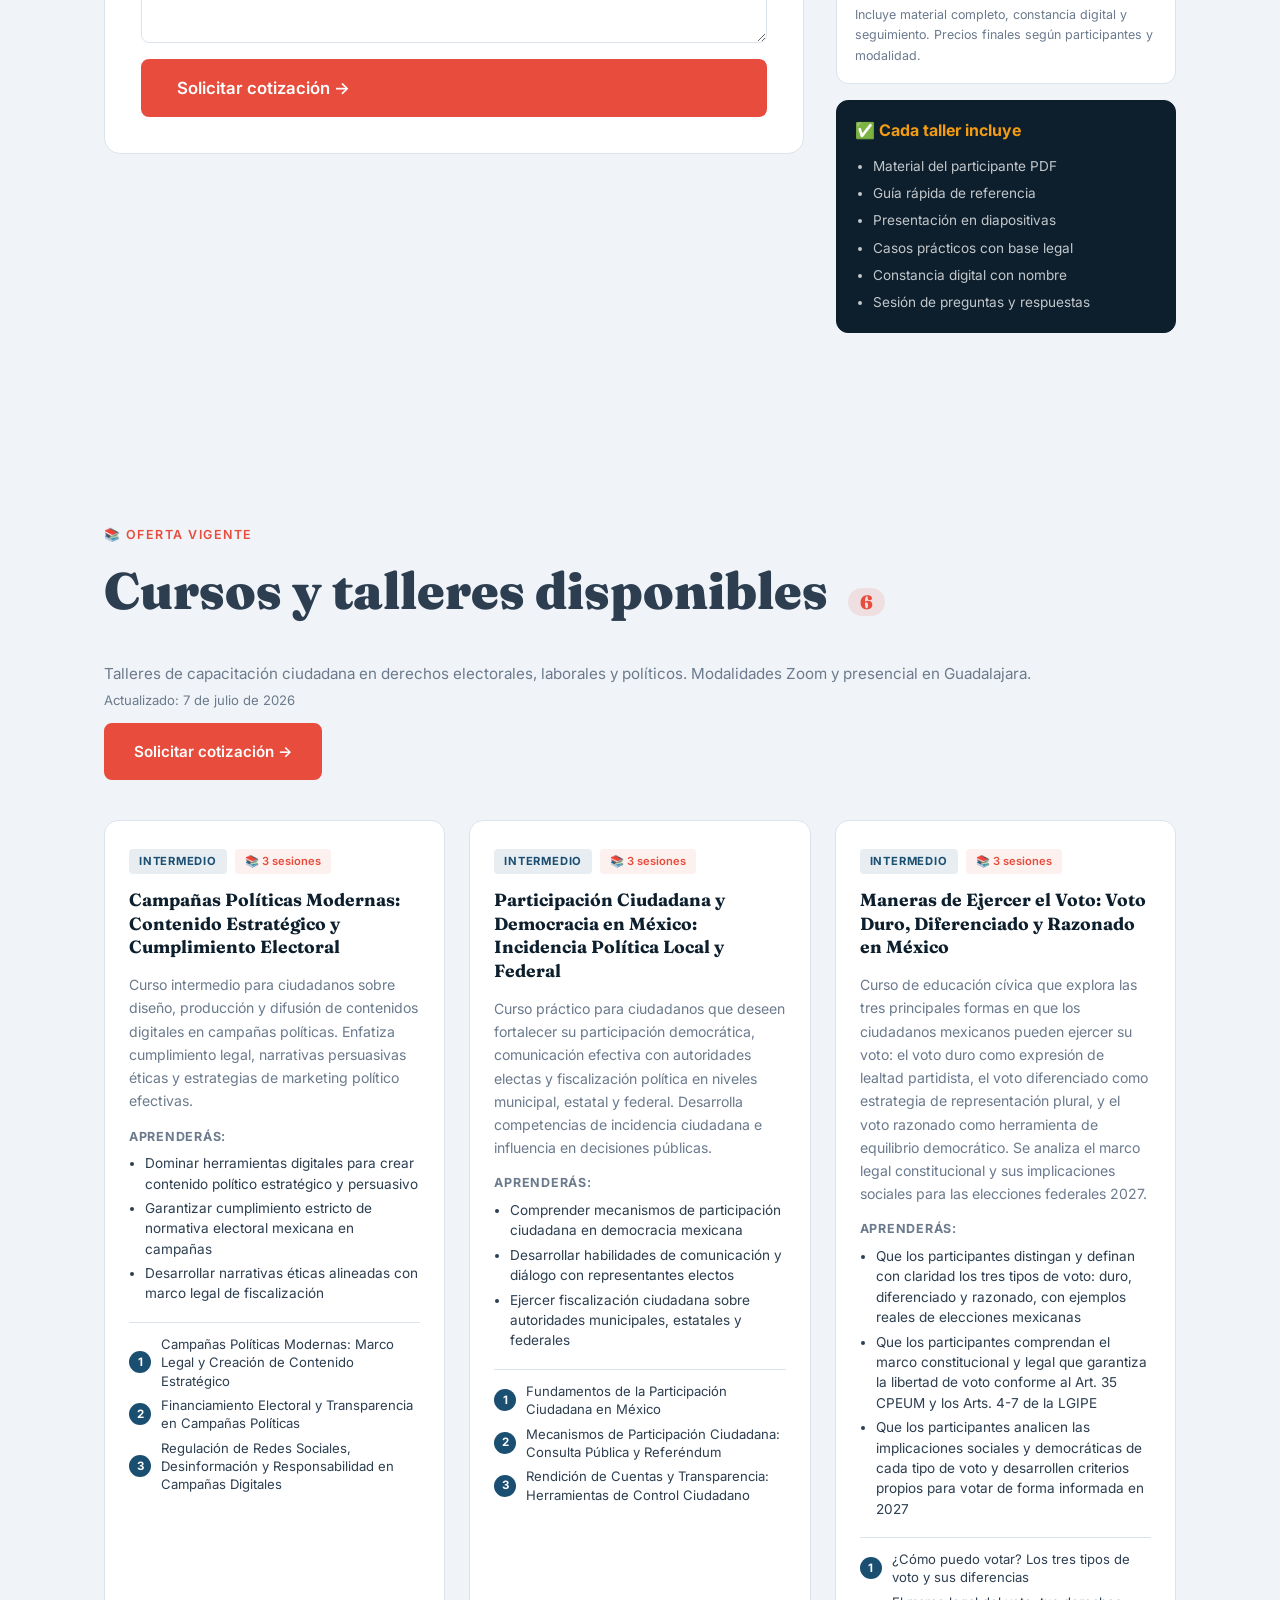
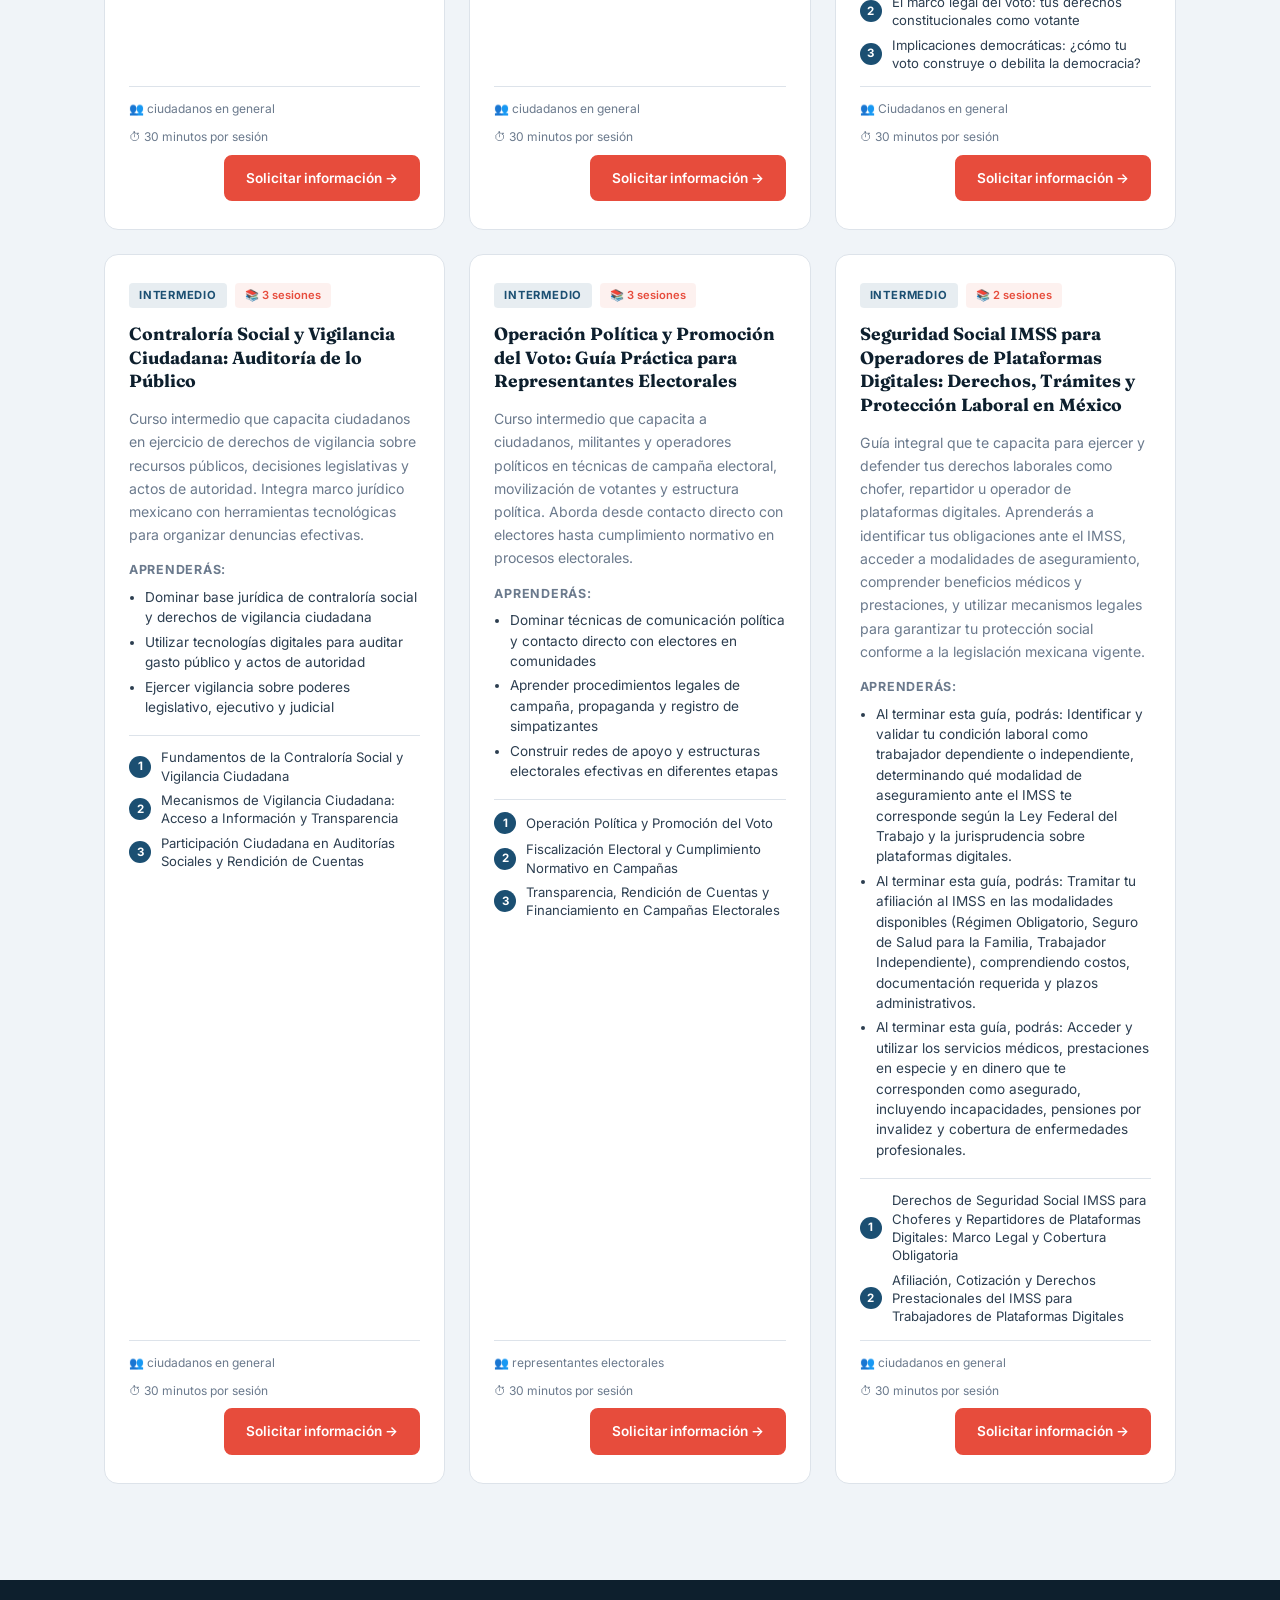
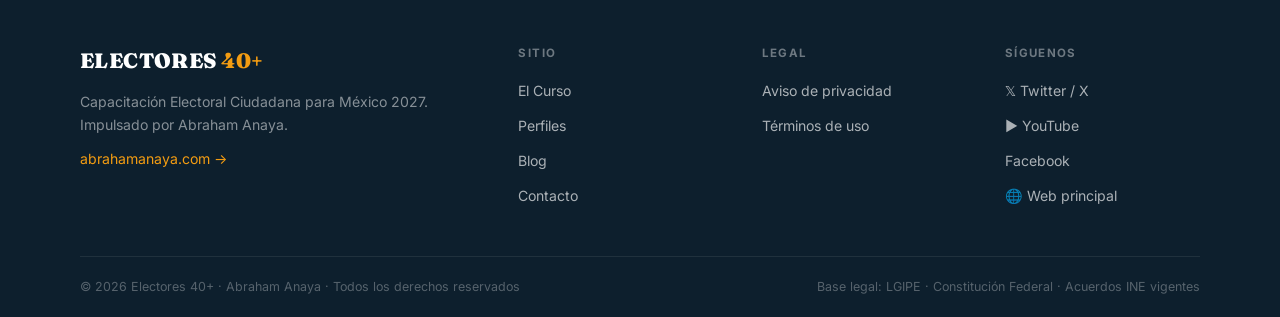
==== commit 485fa274: "fix: corrige errores detectados en revisión del sitio - Elimina dependencia inexistente a localhost:" ====
--- a/index.html
+++ b/index.html
@@ -83,8 +83,8 @@
         <span>Fundador de Electores 40+ · Especialista en procesos electorales ciudadanos · <a href="https://www.abrahamanaya.com" target="_blank">abrahamanaya.com</a></span>
       </div>
       <div class="band-social">
-        <a href="https://twitter.com" target="_blank" class="social-pill">𝕏 30K seguidores</a>
-        <a href="https://youtube.com" target="_blank" class="social-pill yt">▶ YouTube</a>
+        <a href="https://x.com/abrahamvanaya" target="_blank" class="social-pill">𝕏 30K seguidores</a>
+        <a href="https://www.youtube.com/@abrahamvanaya" target="_blank" class="social-pill yt">▶ YouTube</a>
       </div>
     </div>
   </section>
@@ -490,6 +490,7 @@
             Talleres de capacitación ciudadana en derechos electorales, laborales y políticos.
             Modalidades Zoom y presencial en Guadalajara.
           </p>
+          <p id="cursos-actualizacion" style="color:var(--muted);font-size:.82rem;margin-top:4px"></p>
         </div>
         <a href="#contacto" class="btn btn-primary" style="white-space:nowrap;align-self:center">
           Solicitar cotización →
@@ -521,18 +522,19 @@
       </div>
       <div class="footer-links">
         <strong>Legal</strong>
-        <a href="#">Aviso de privacidad</a>
-        <a href="#">Términos de uso</a>
+        <a href="privacidad.html">Aviso de privacidad</a>
+        <a href="terminos.html">Términos de uso</a>
       </div>
       <div class="footer-links">
         <strong>Síguenos</strong>
-        <a href="https://twitter.com" target="_blank">𝕏 Twitter / X</a>
-        <a href="https://youtube.com" target="_blank">▶ YouTube</a>
+        <a href="https://x.com/abrahamvanaya" target="_blank">𝕏 Twitter / X</a>
+        <a href="https://www.youtube.com/@abrahamvanaya" target="_blank">▶ YouTube</a>
+        <a href="https://www.facebook.com/profile.php?id=61590802151395" target="_blank">Facebook</a>
         <a href="https://www.abrahamanaya.com" target="_blank">🌐 Web principal</a>
       </div>
     </div>
     <div class="footer-bottom">
-      <span>© 2025 Electores 40+ · Abraham Anaya · Todos los derechos reservados</span>
+      <span>© <span id="footer-year">2026</span> Electores 40+ · Abraham Anaya · Todos los derechos reservados</span>
       <span>Base legal: LGIPE · Constitución Federal · Acuerdos INE vigentes</span>
     </div>
   </footer>
--- a/css/style.css
+++ b/css/style.css
@@ -119,6 +119,9 @@
   border-color: var(--white);
 }
 .btn-white:hover { background: var(--light); }
+
+.btn-lg { padding: 17px 34px; font-size: 1.05rem; }
+.btn-sm { padding: 10px 20px; font-size: .85rem; }
 
 /* ===== NAV ===== */
 .nav {
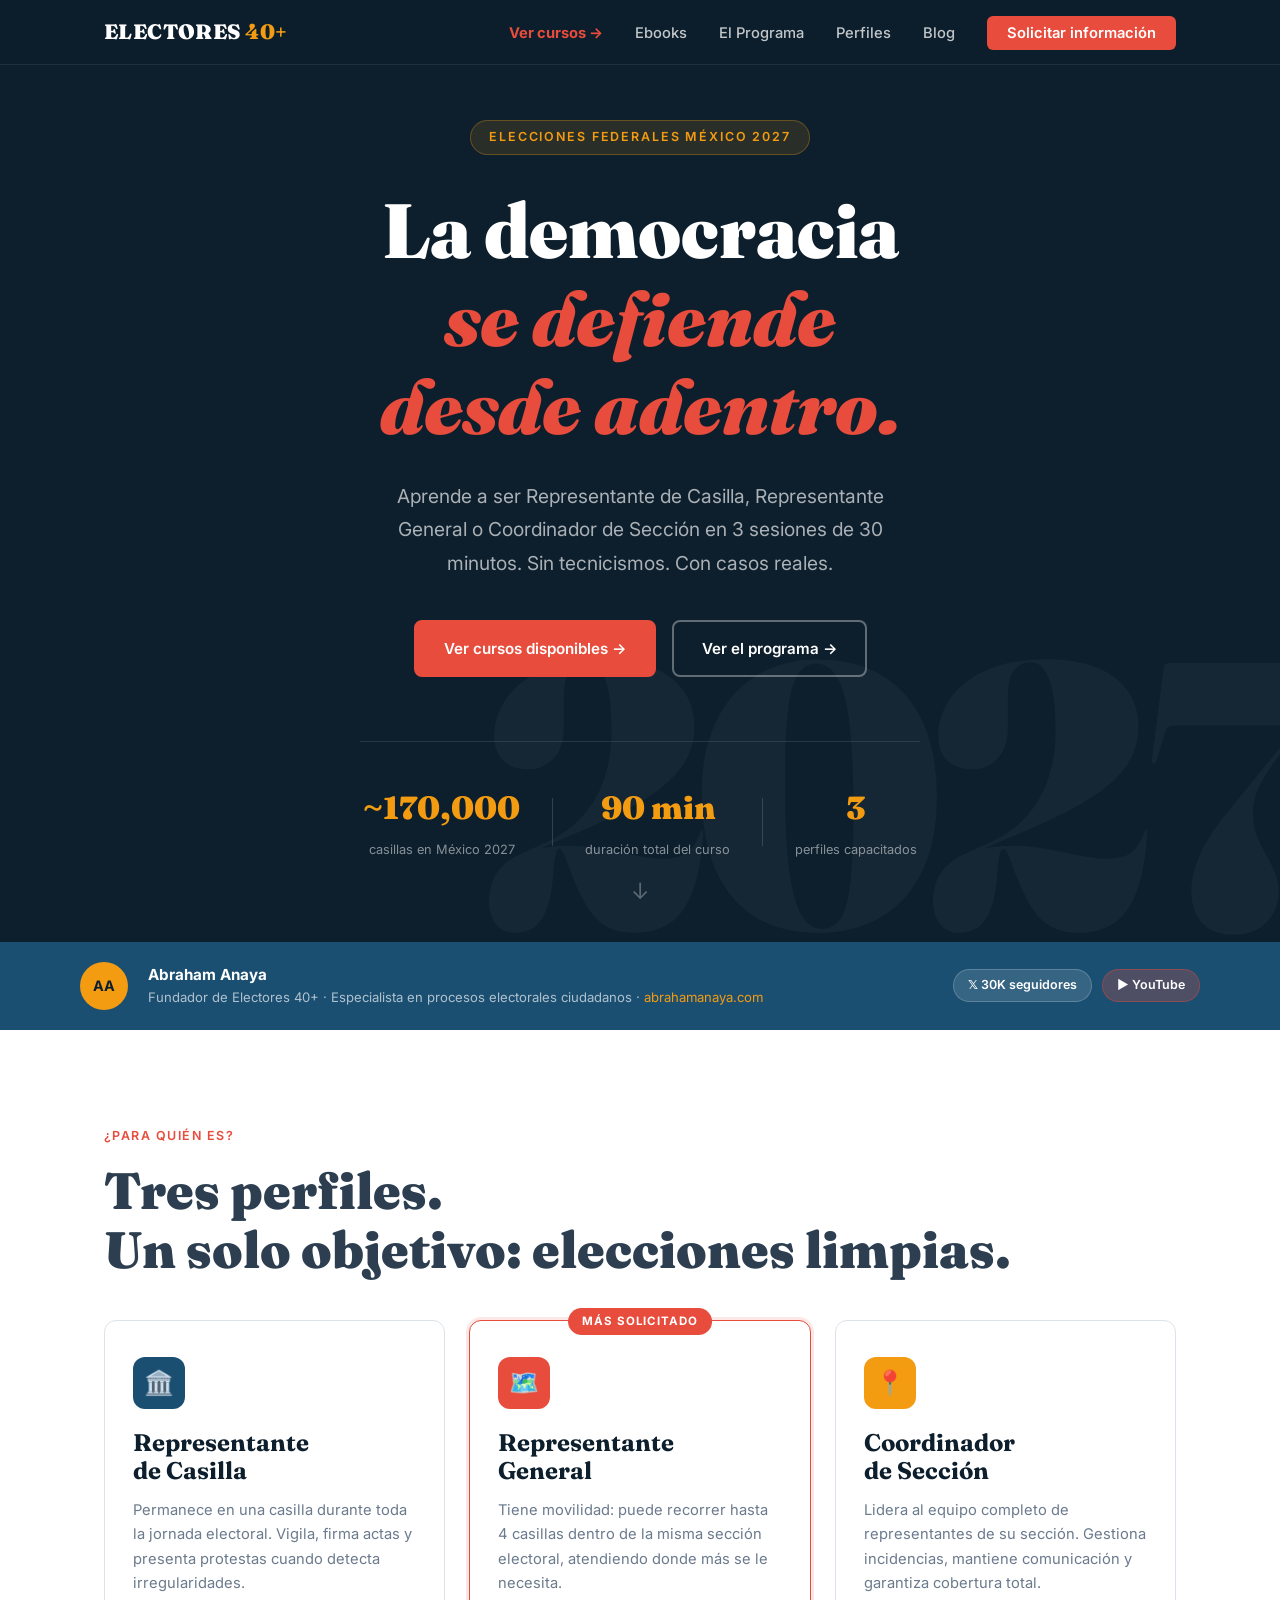
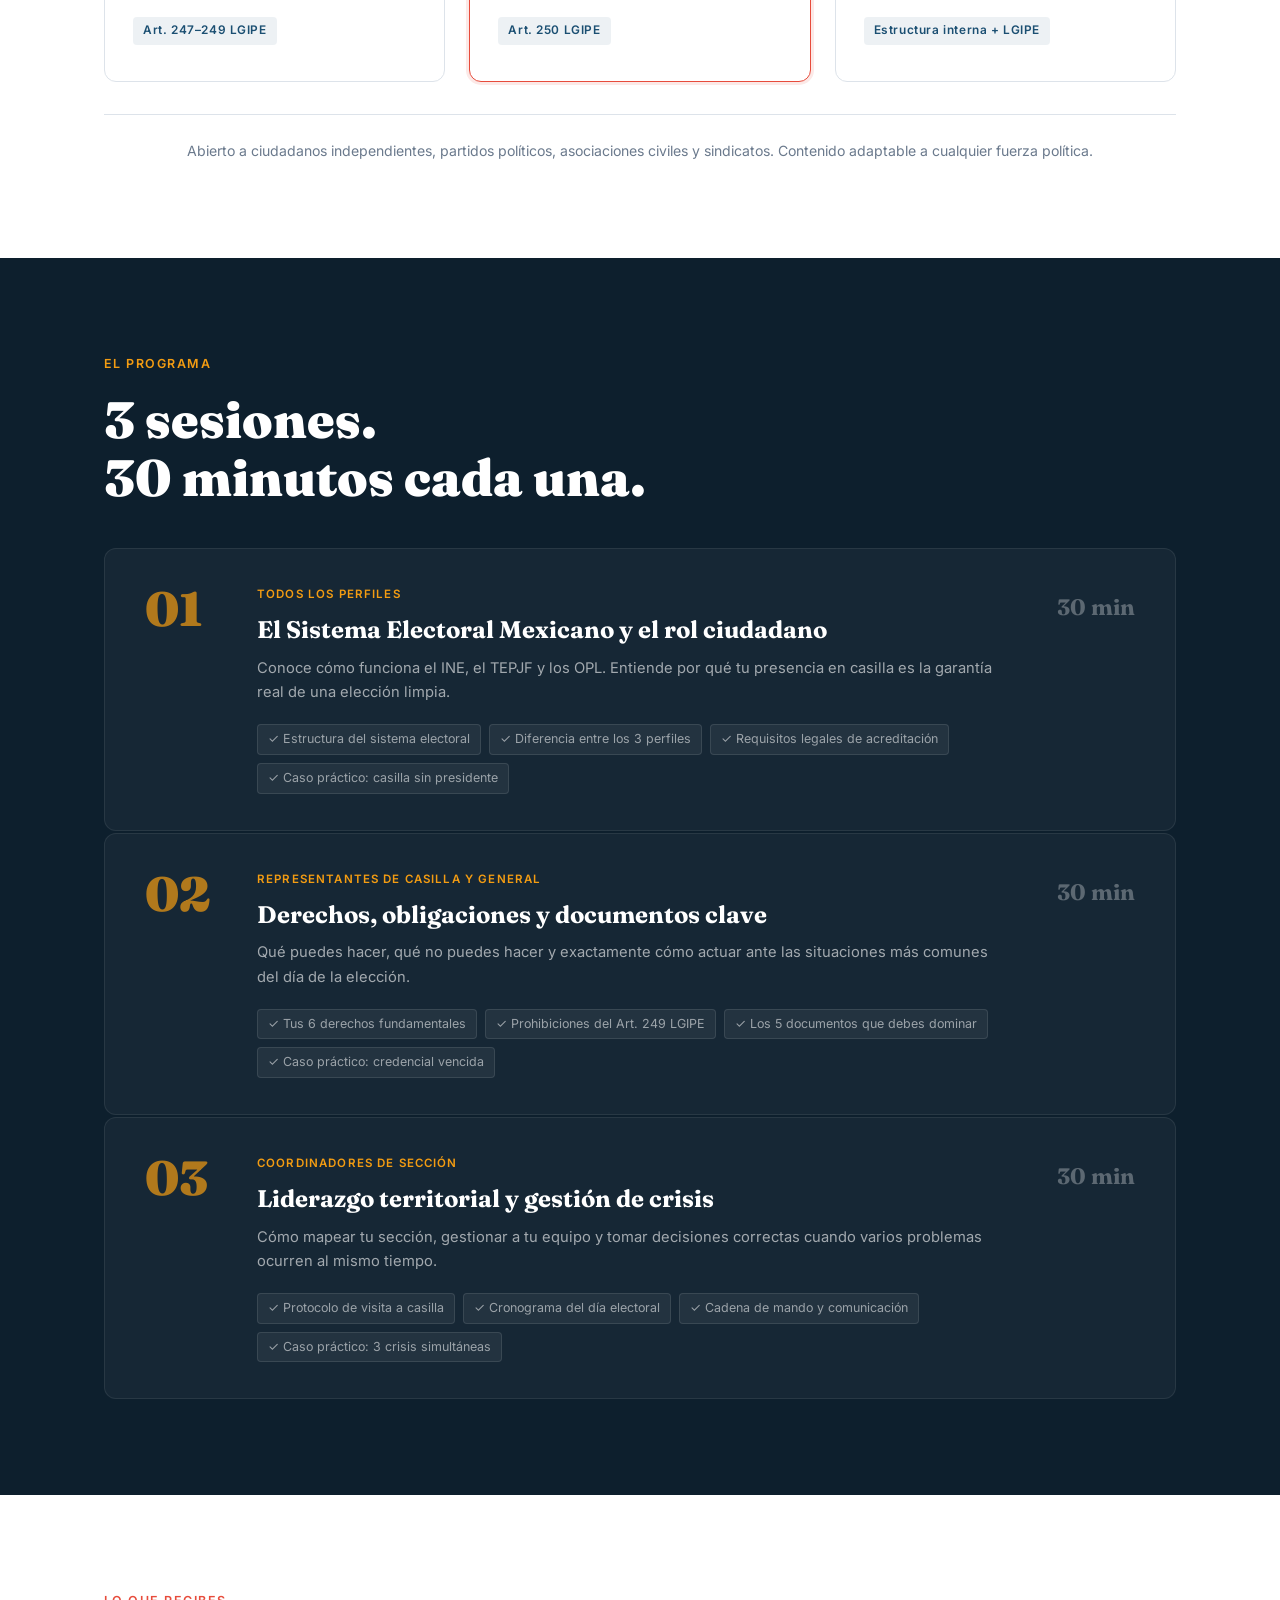
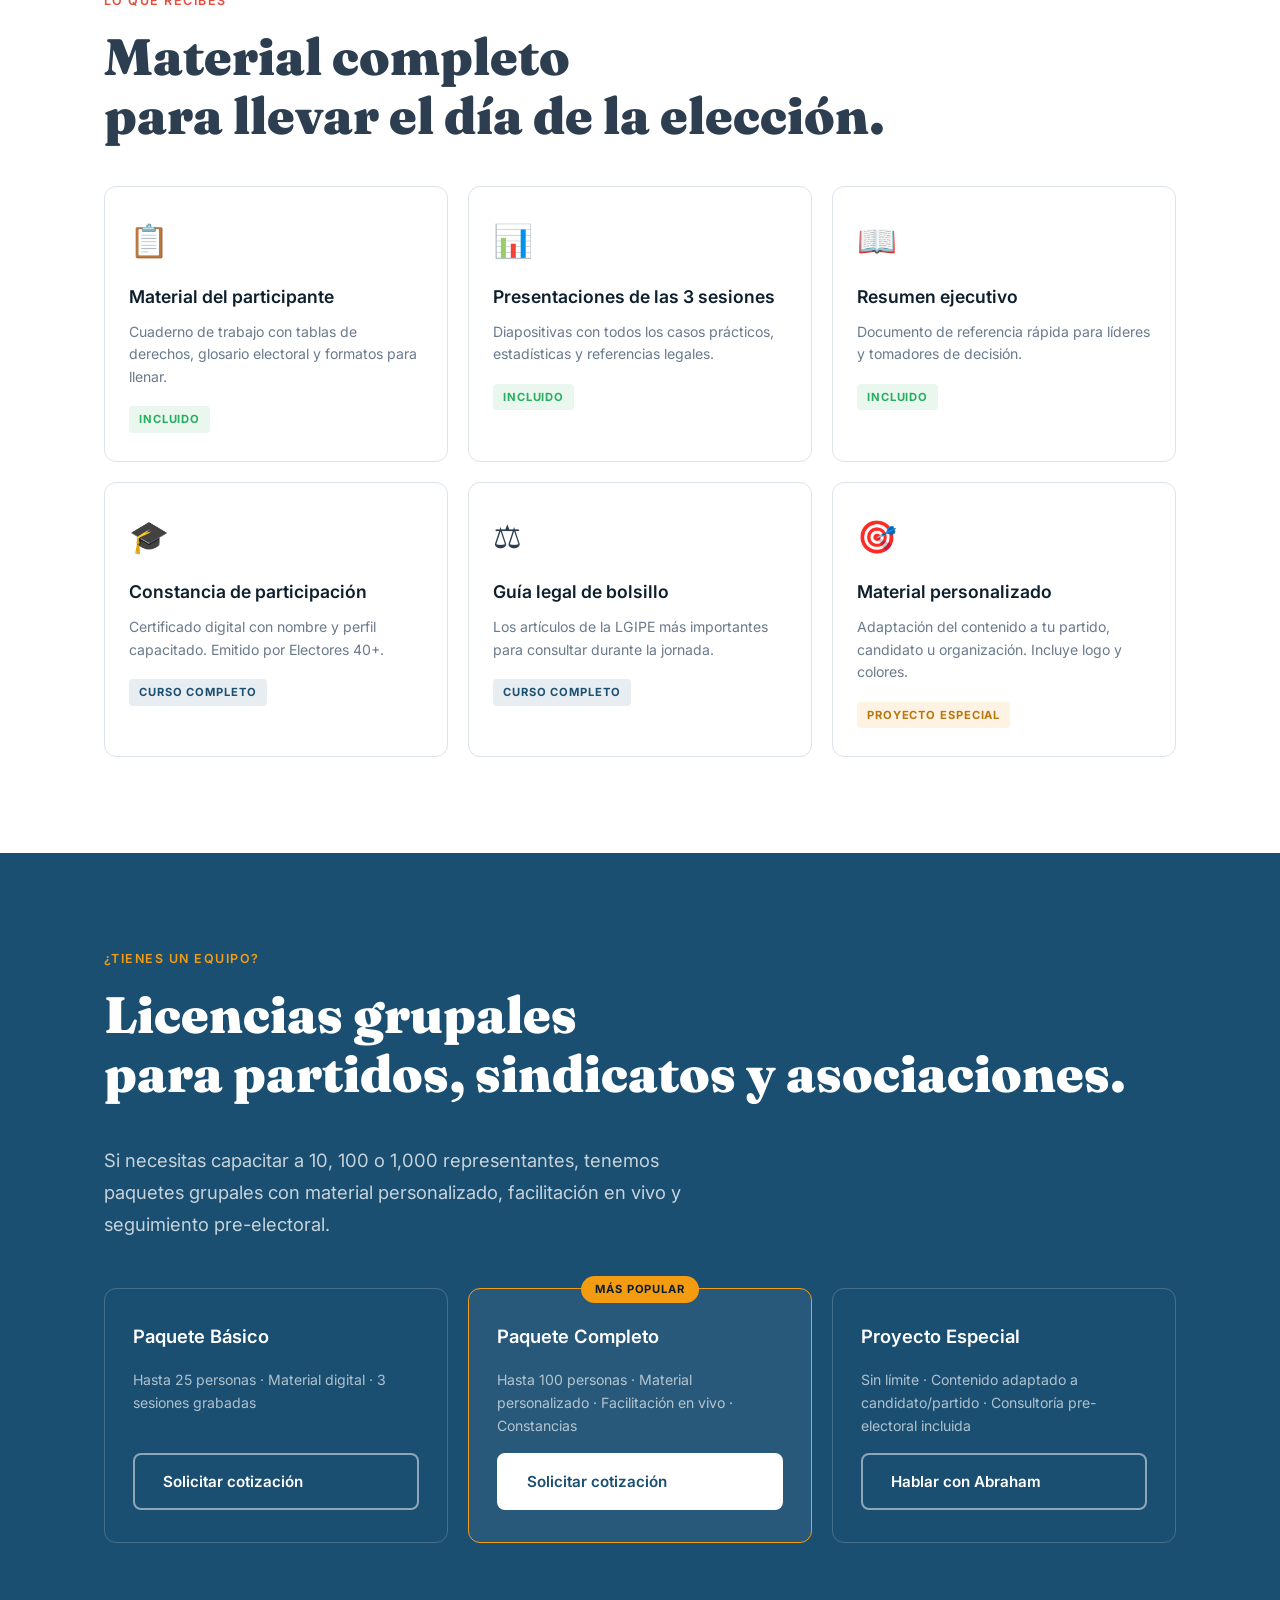
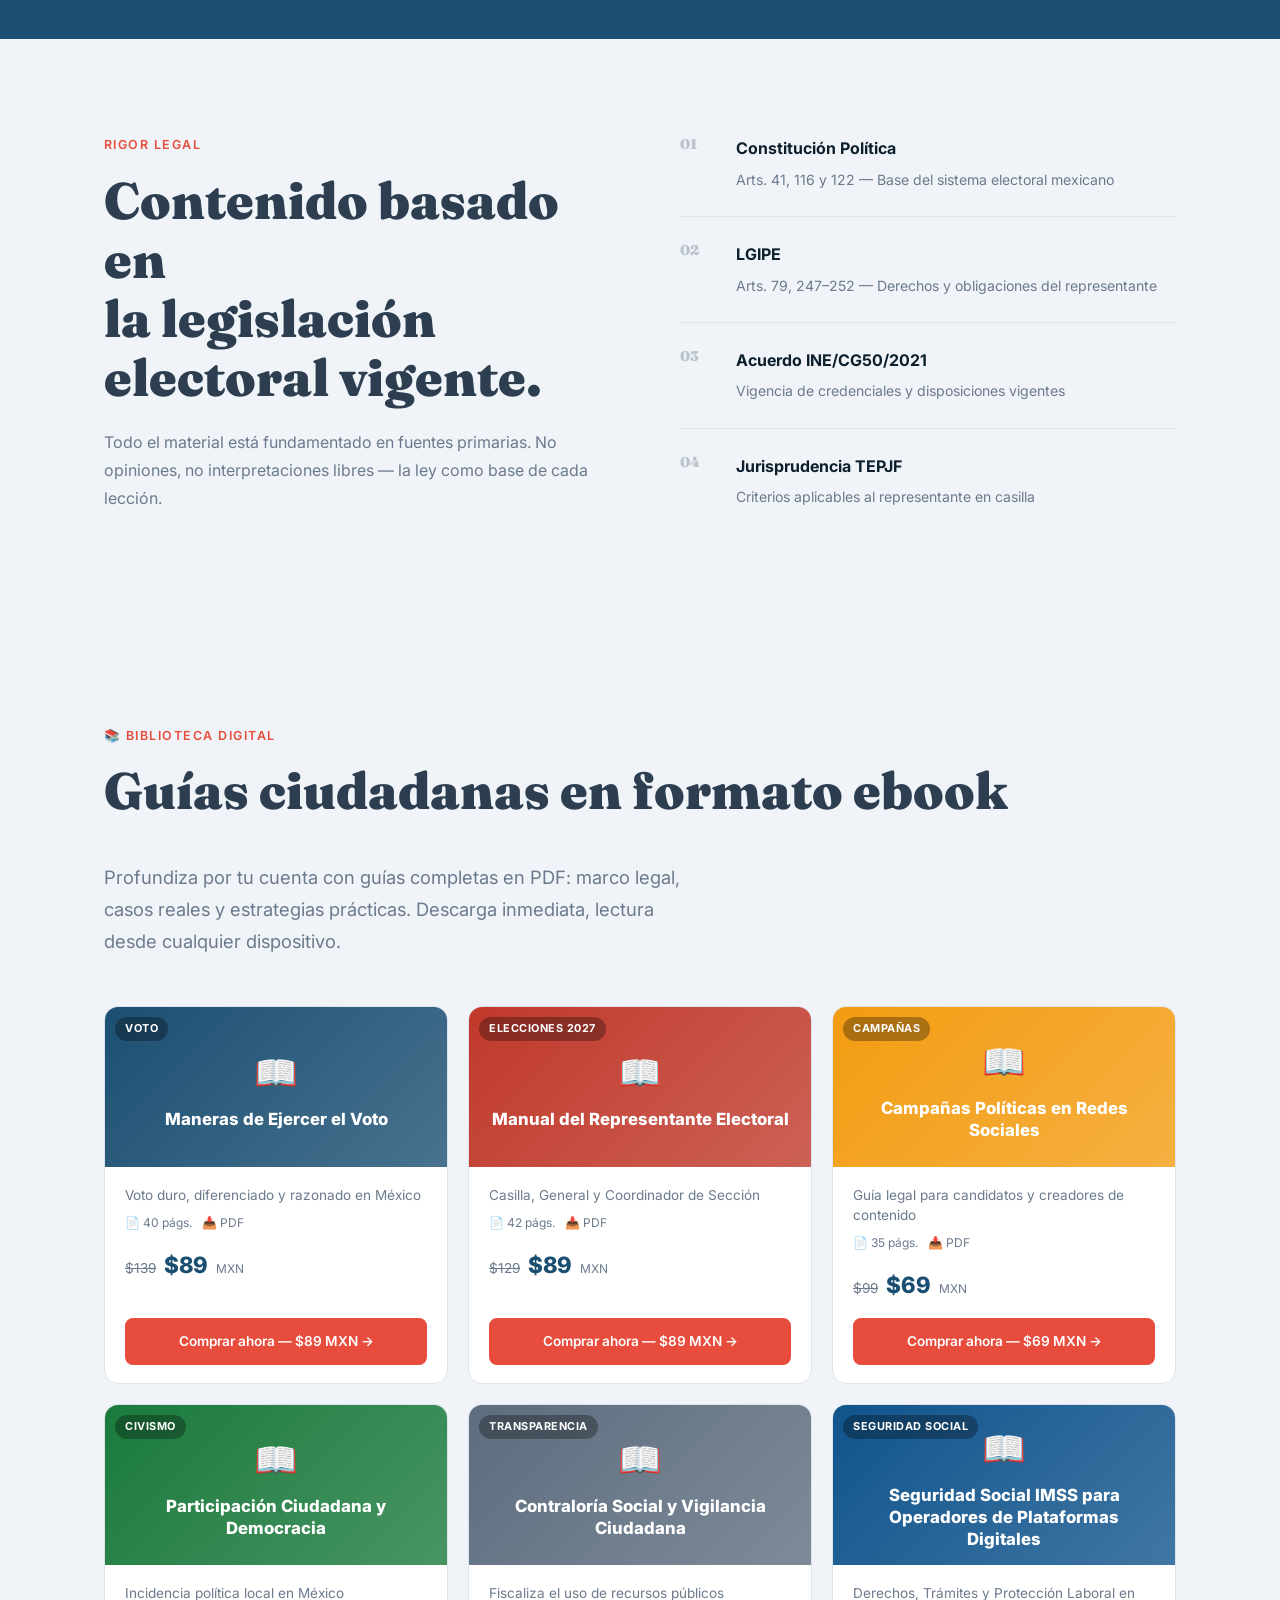
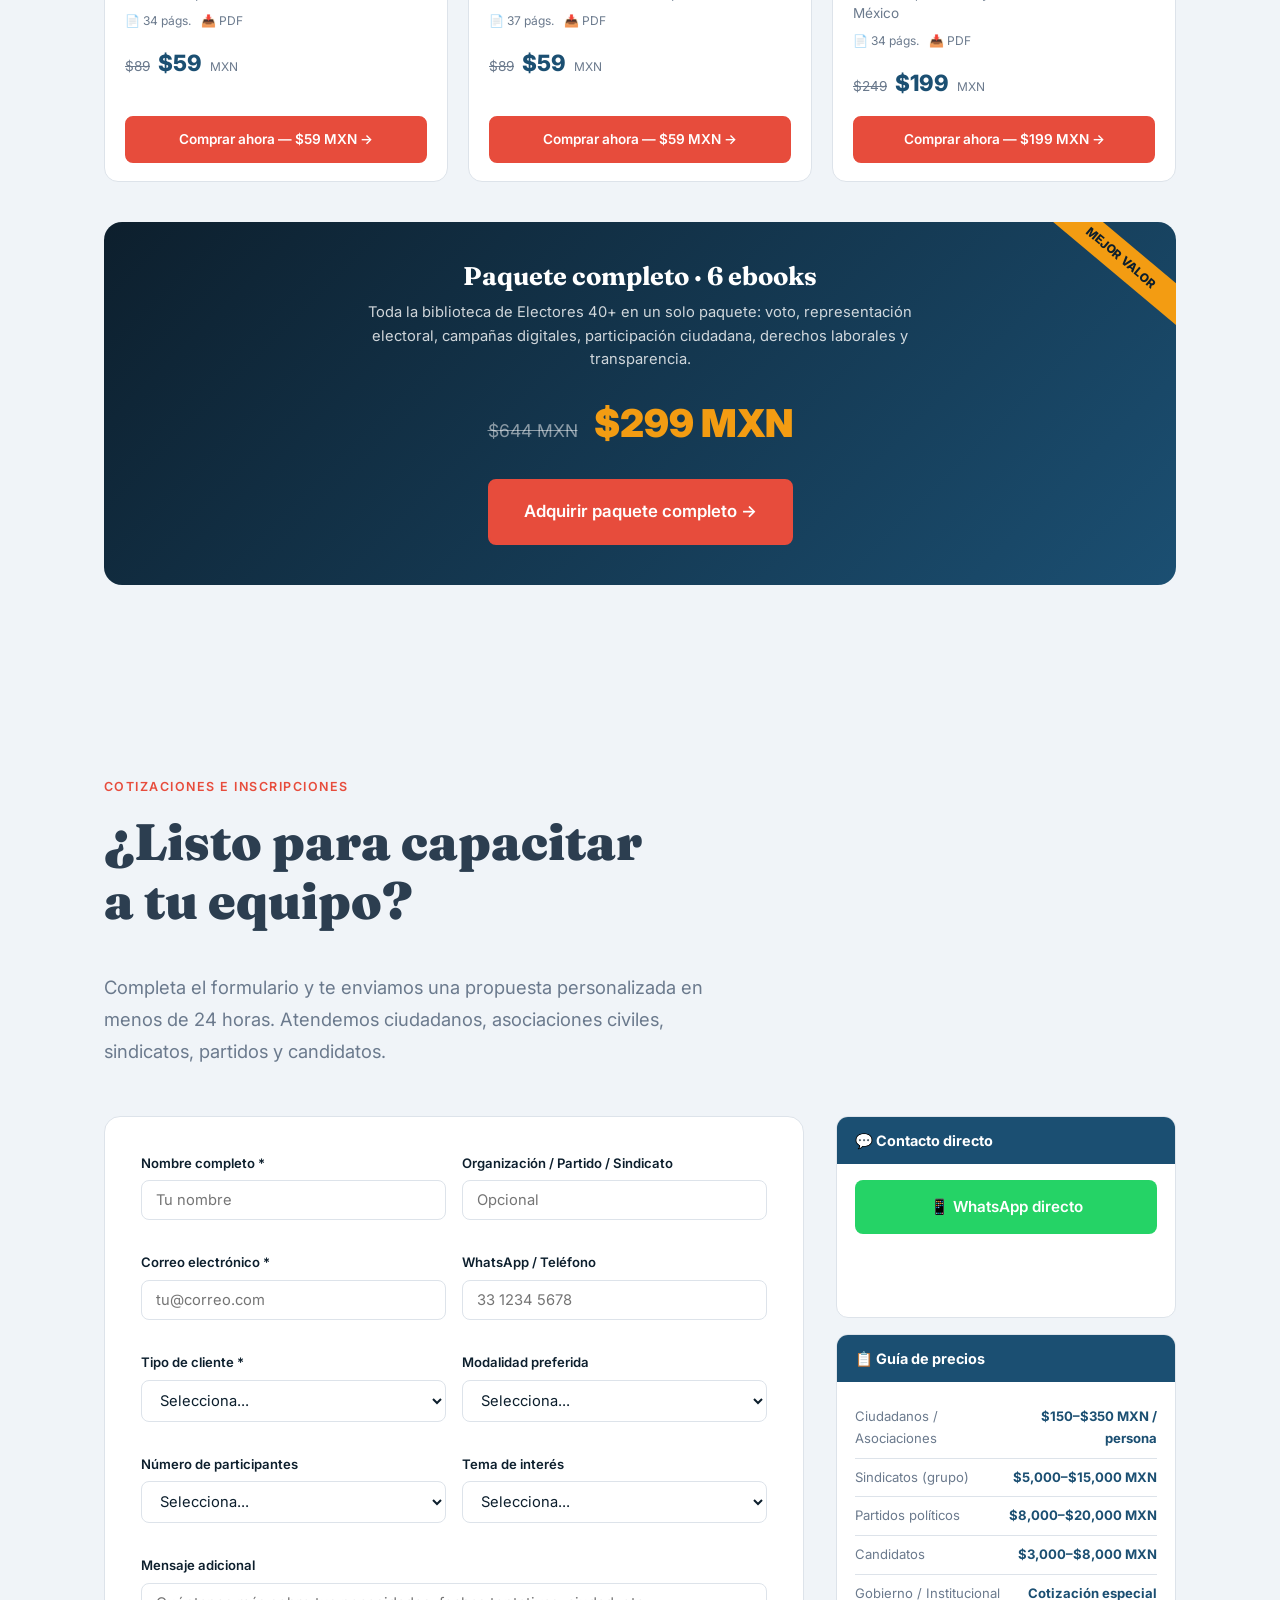
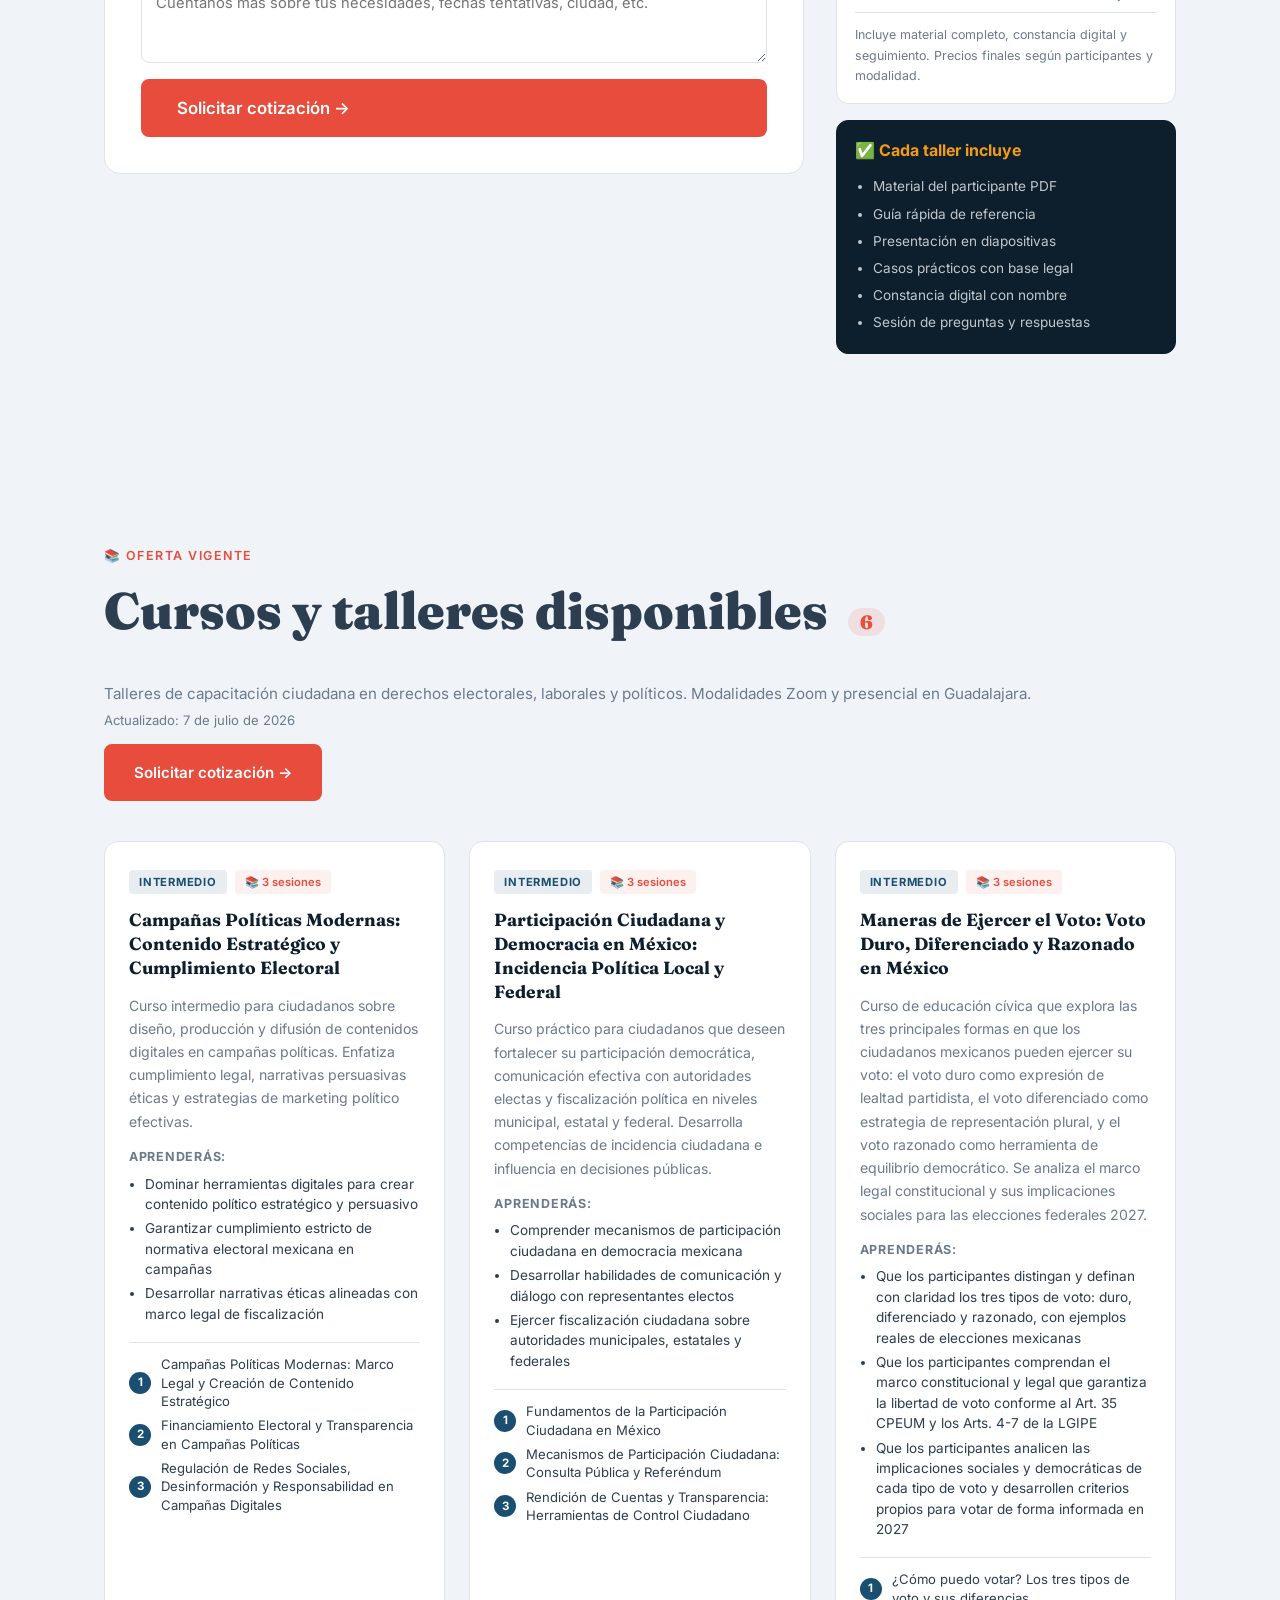
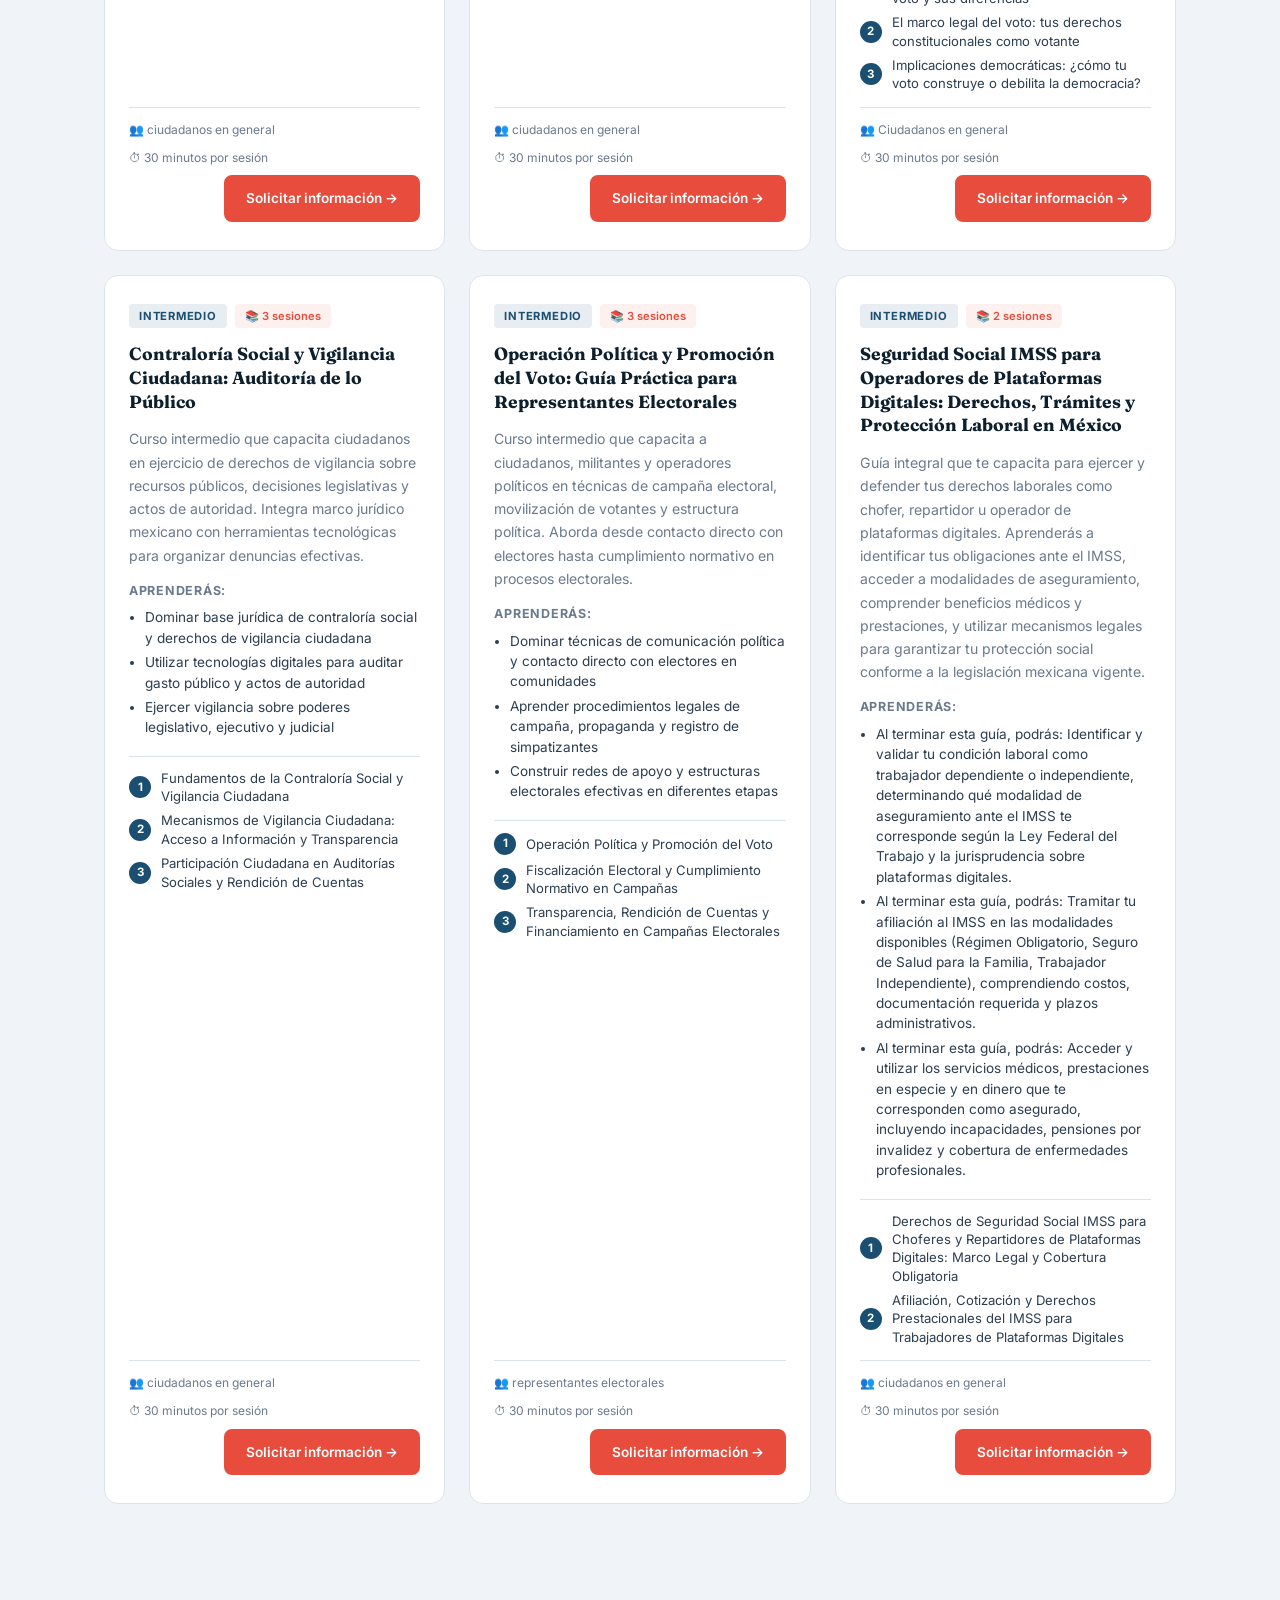
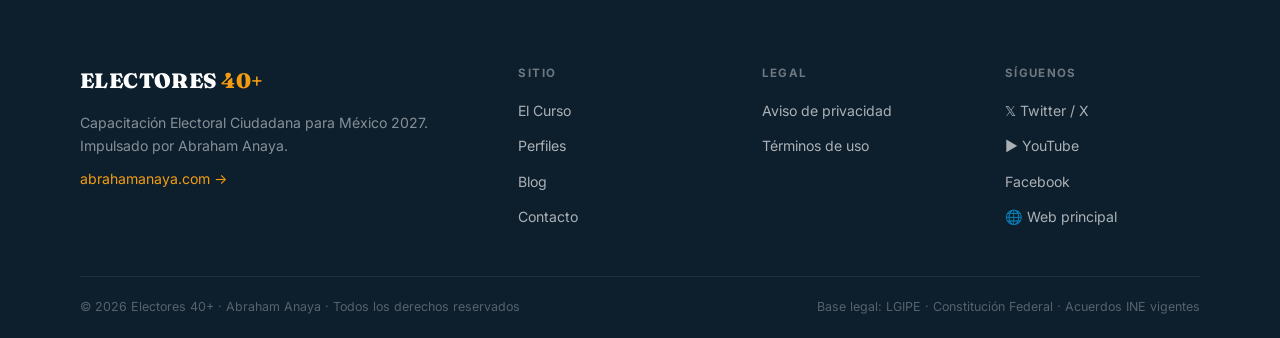
==== commit b91a638b: "SEO: meta tags electores.abrahamanaya.com" ====
--- a/index.html
+++ b/index.html
@@ -4,7 +4,23 @@
   <meta charset="UTF-8" />
   <meta name="viewport" content="width=device-width, initial-scale=1.0" />
   <title>Electores 40+ | Capacitación Electoral Ciudadana 2027</title>
-  <meta name="description" content="Aprende a ser Representante de Casilla, Representante General o Coordinador de Sección para las elecciones federales de México 2027. Curso de 3 sesiones de 30 minutos." />
+  <meta name="description" content="Electores 40+ · Abraham Anaya — Capacitación ciudadana electoral en México. Cursos, guías y ebooks sobre derechos electorales, laborales y cívicos con fundamento legal verificable. Guadalajara, Jalisco." />
+  <meta name="keywords" content="capacitación electoral México, derechos electorales, voto razonado, representante de casilla, elecciones 2027, educación cívica, Jalisco, Abraham Anaya, ebooks ciudadanos" />
+  <meta name="author" content="Abraham Anaya" />
+  <meta name="robots" content="index, follow" />
+  <link rel="canonical" href="https://electores.abrahamanaya.com/" />
+  <meta property="og:type" content="website" />
+  <meta property="og:title" content="Electores 40+ · Abraham Anaya" />
+  <meta property="og:description" content="Capacitación ciudadana electoral en México. Cursos, ebooks y guías con fundamento legal verificable para las elecciones federales 2027." />
+  <meta property="og:url" content="https://electores.abrahamanaya.com/" />
+  <meta property="og:locale" content="es_MX" />
+  <meta property="og:site_name" content="Electores 40+" />
+  <meta name="twitter:card" content="summary_large_image" />
+  <meta name="twitter:site" content="@abrahamvanaya" />
+  <meta name="twitter:title" content="Electores 40+ · Abraham Anaya" />
+  <meta name="twitter:description" content="Capacitación ciudadana electoral en México. Cursos y ebooks sobre derechos electorales 2027." />
+  <meta name="geo.region" content="MX-JAL" />
+  <meta name="geo.placename" content="Guadalajara, Jalisco, México" />
   <link rel="preconnect" href="https://fonts.googleapis.com" />
   <link href="https://fonts.googleapis.com/css2?family=Fraunces:ital,wght@0,700;0,900;1,700&family=Inter:wght@400;500;600&display=swap" rel="stylesheet" />
   <link rel="stylesheet" href="css/style.css" />
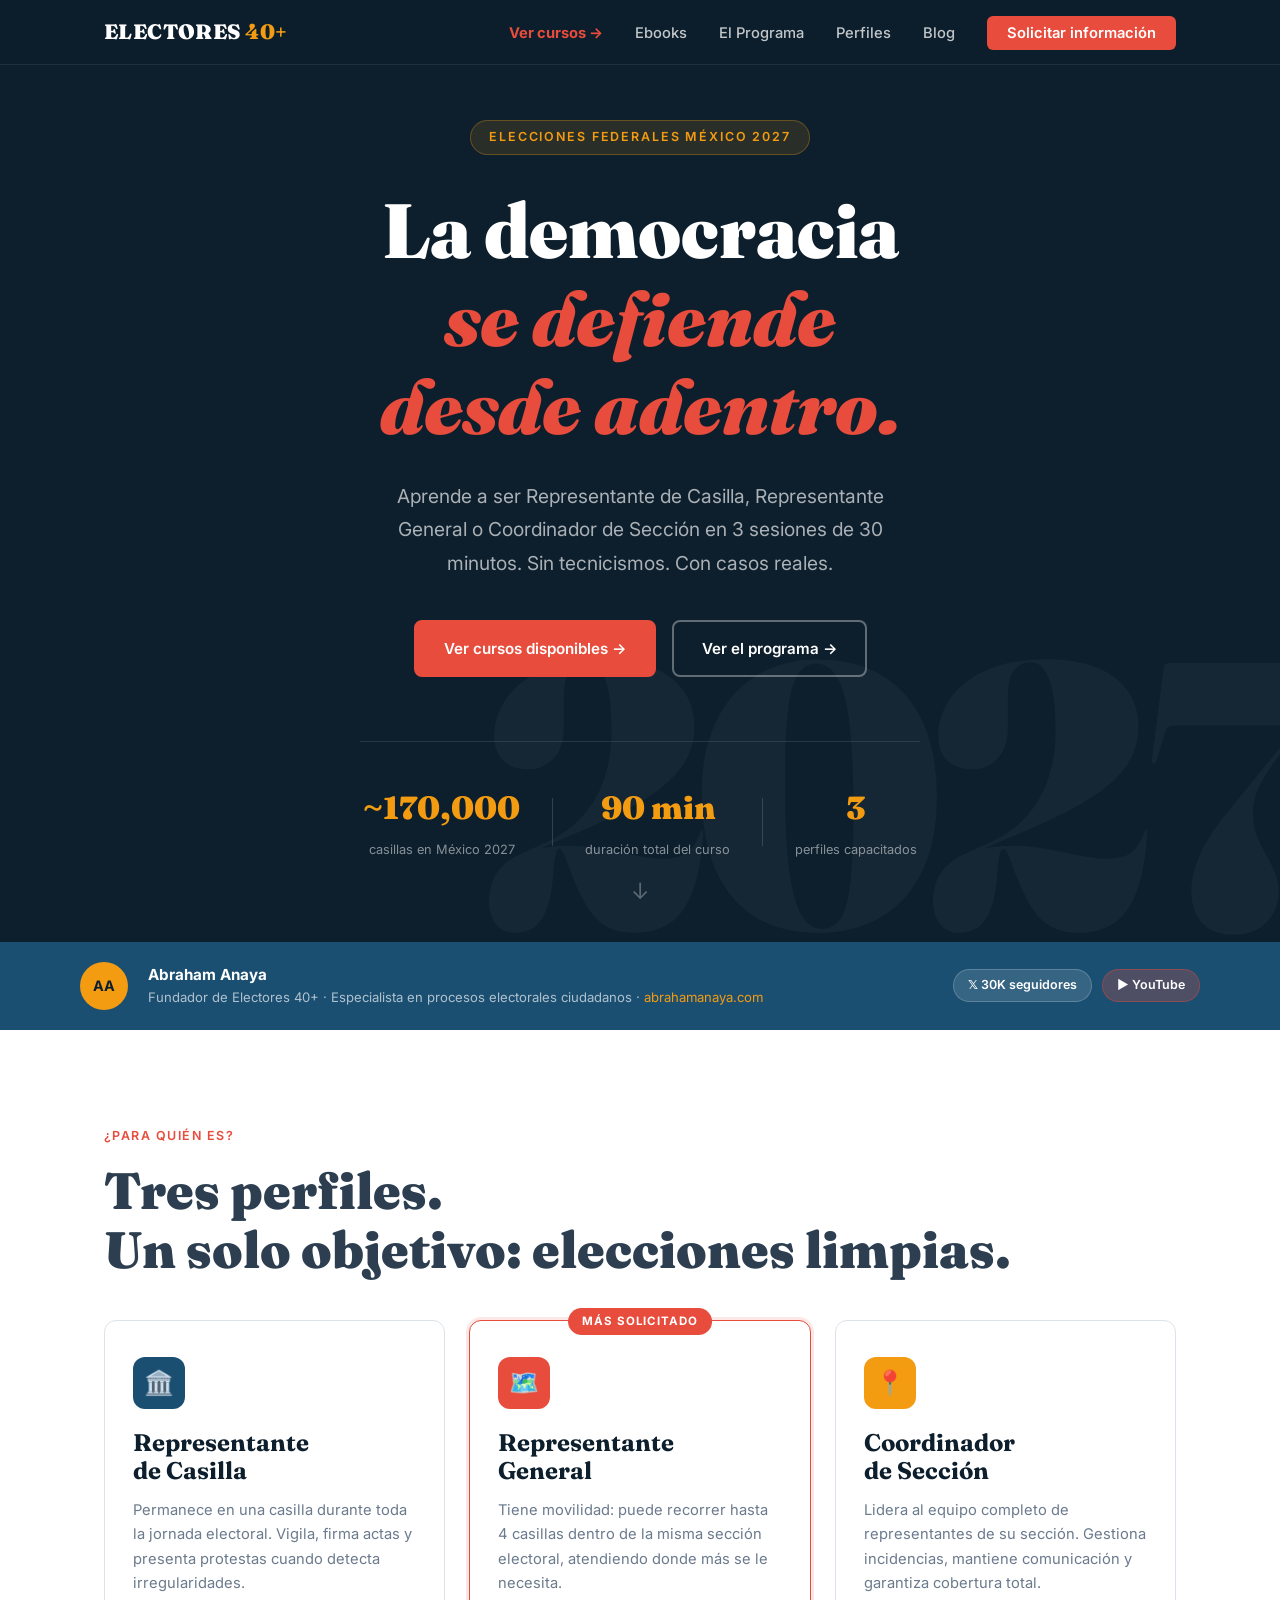
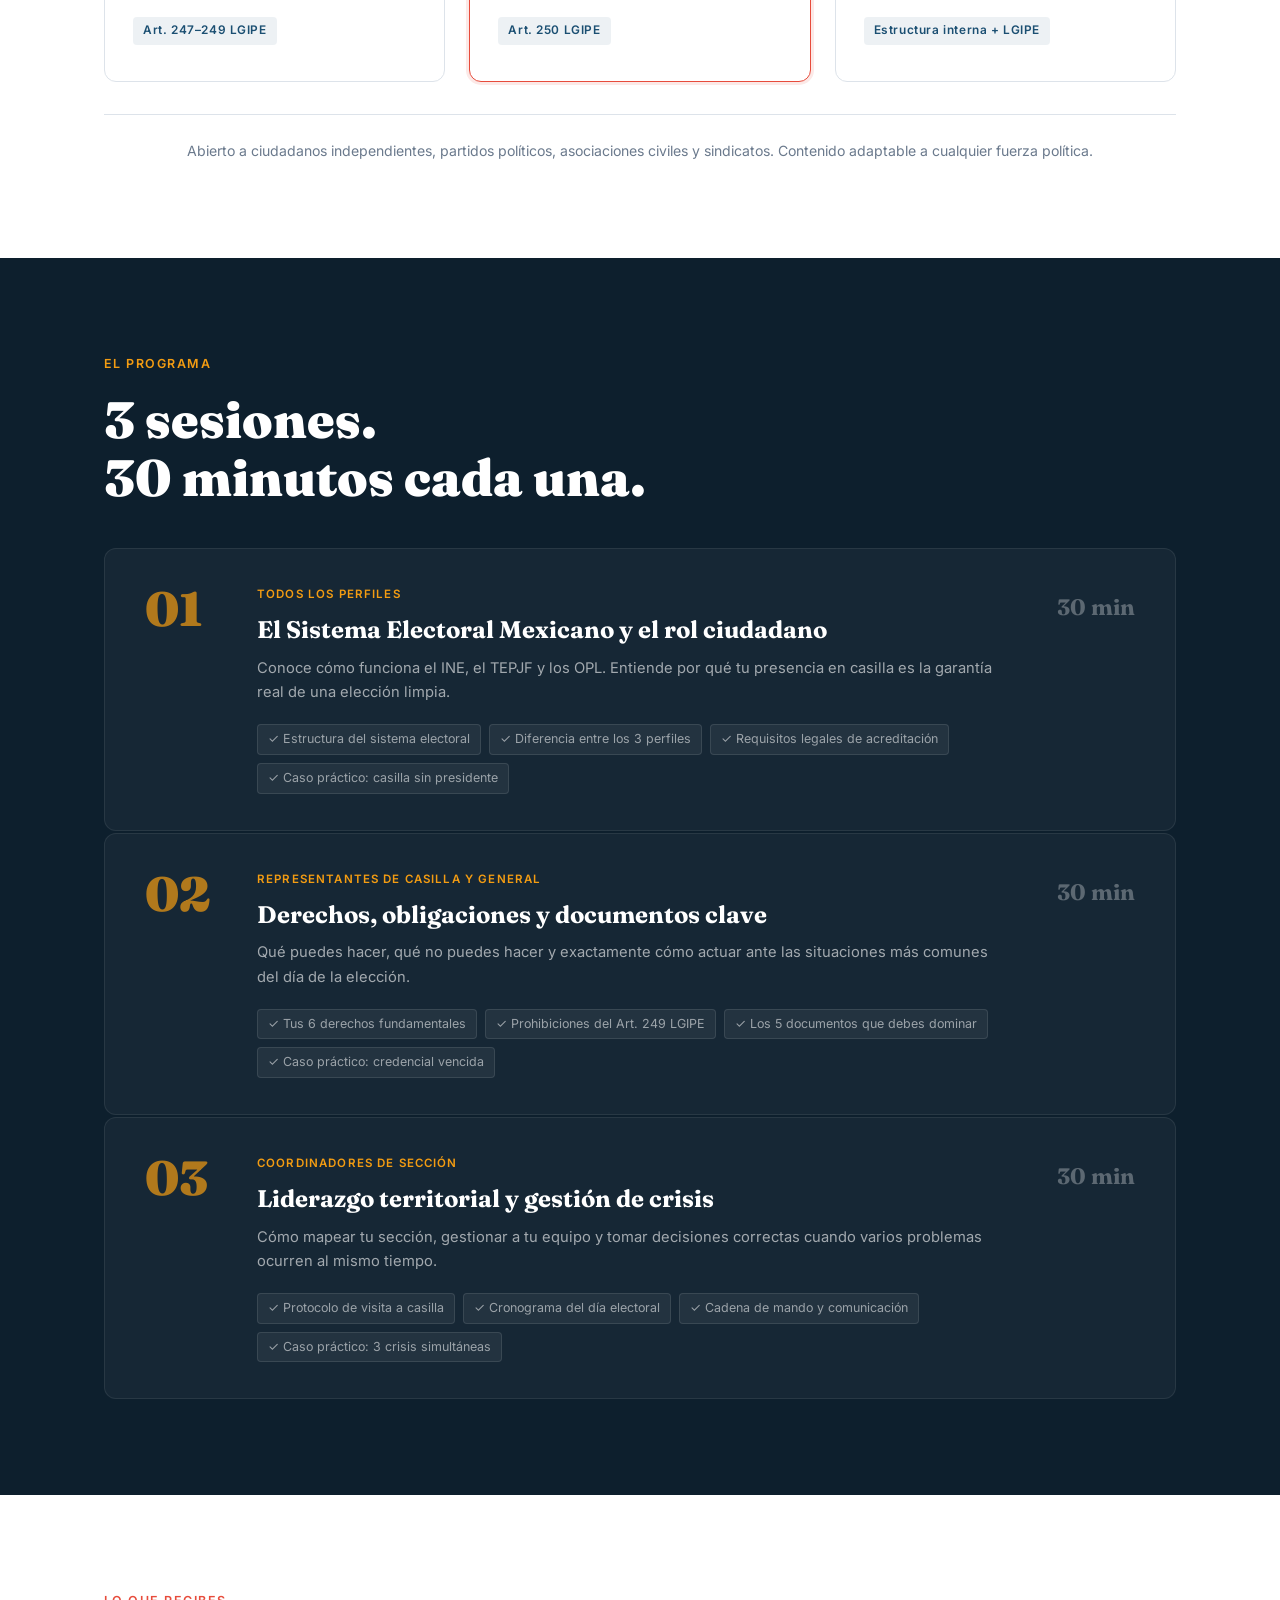
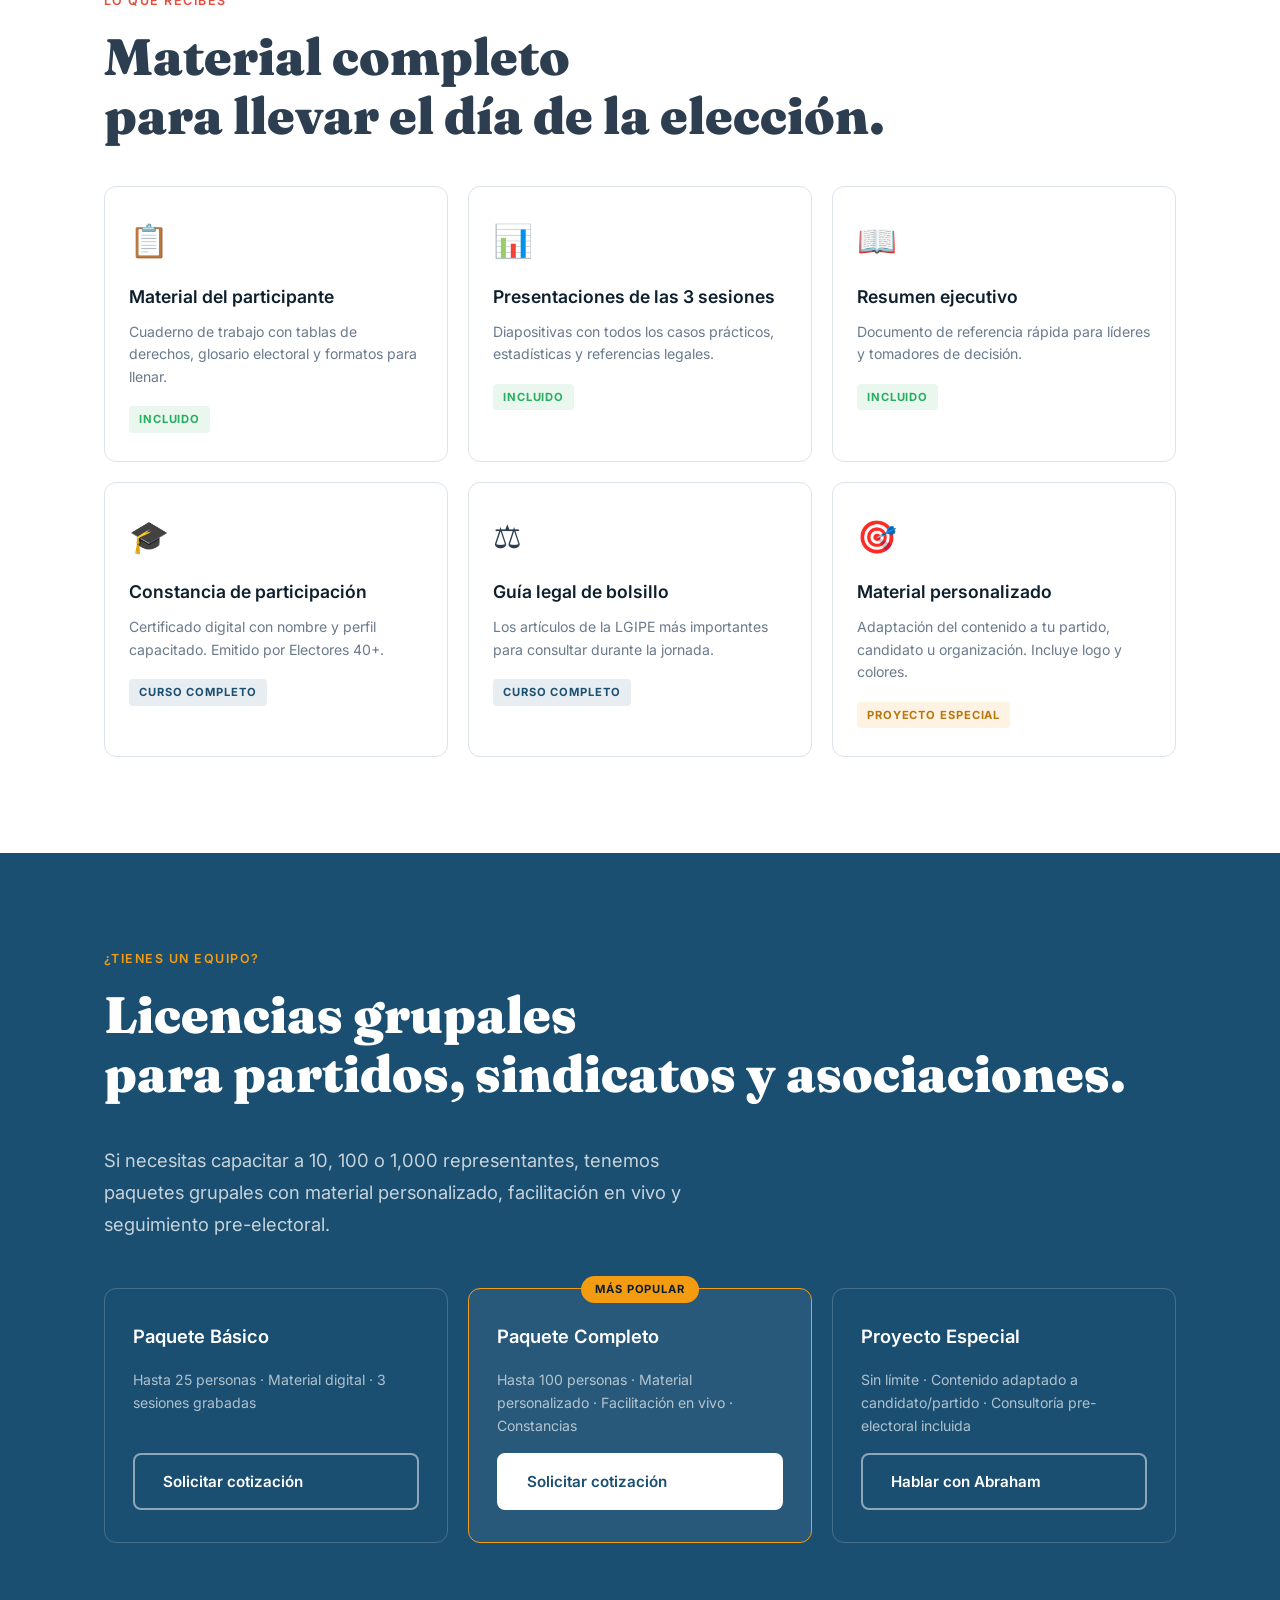
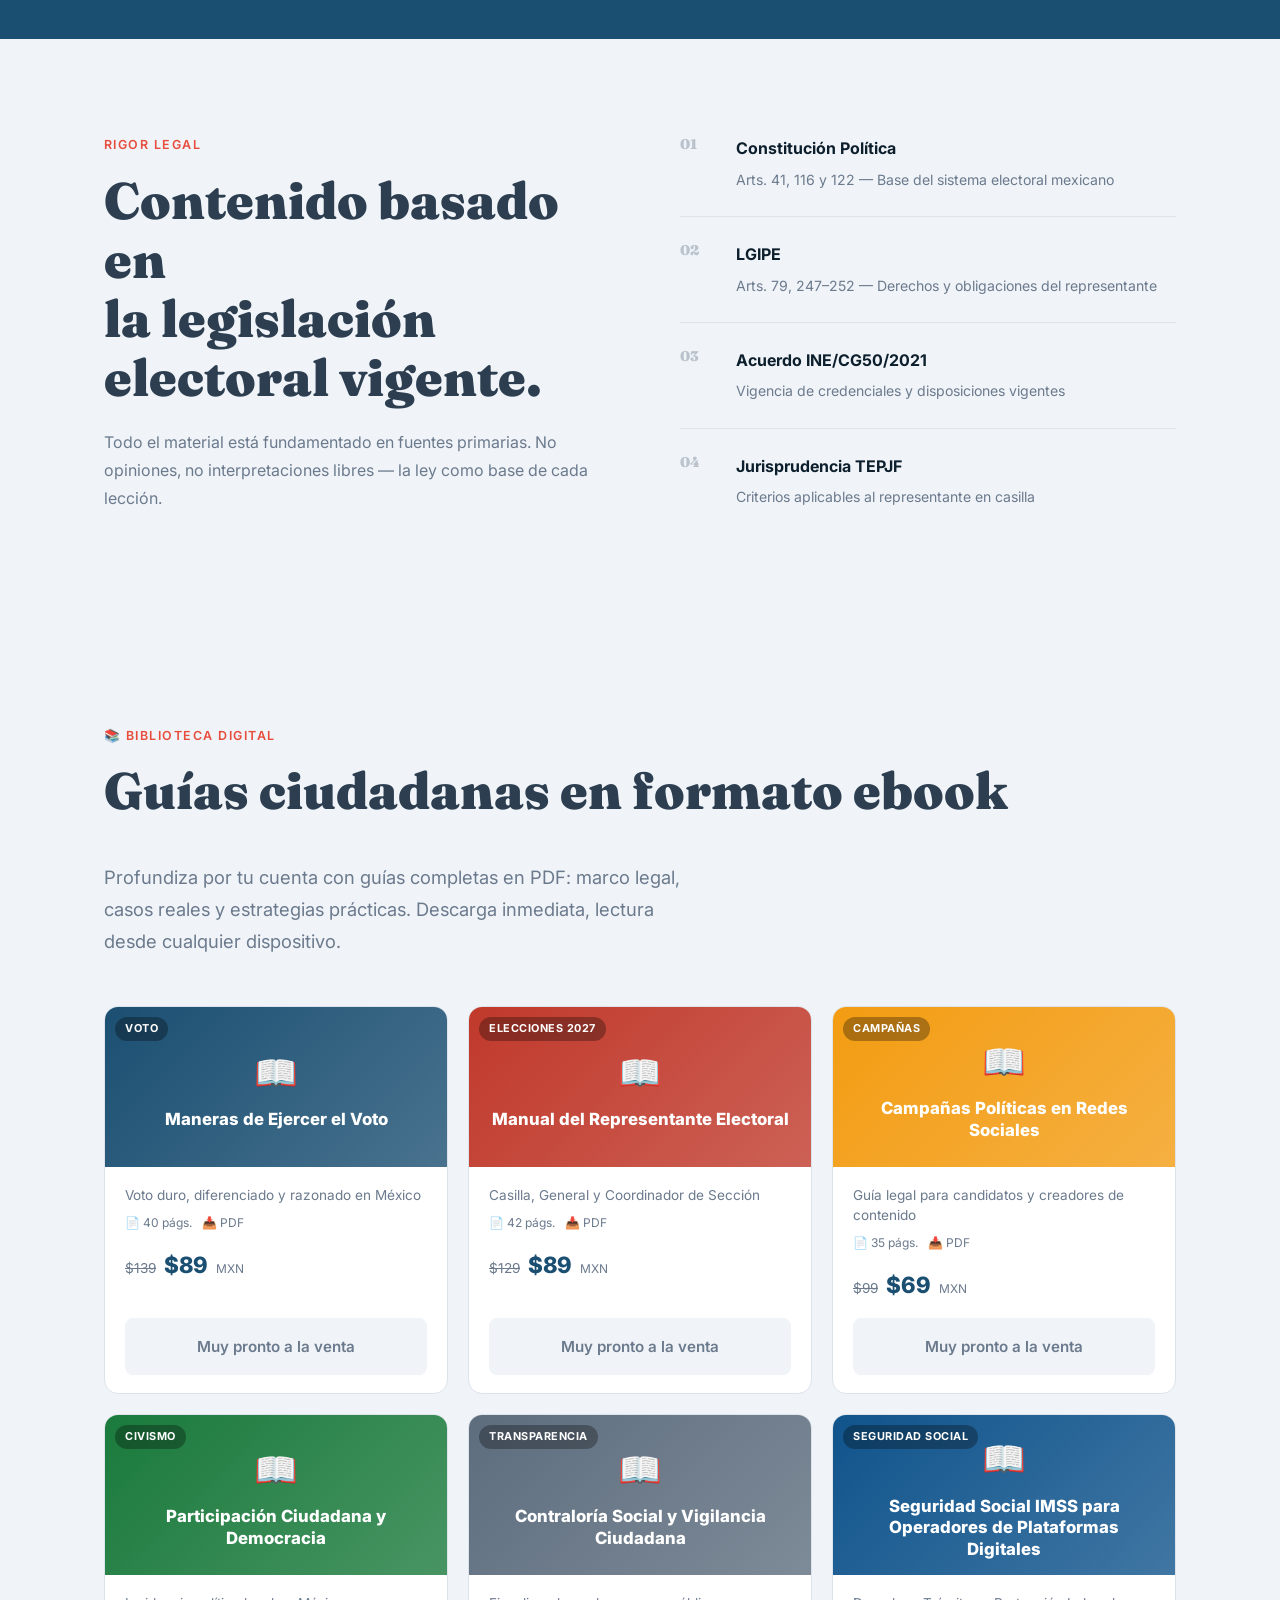
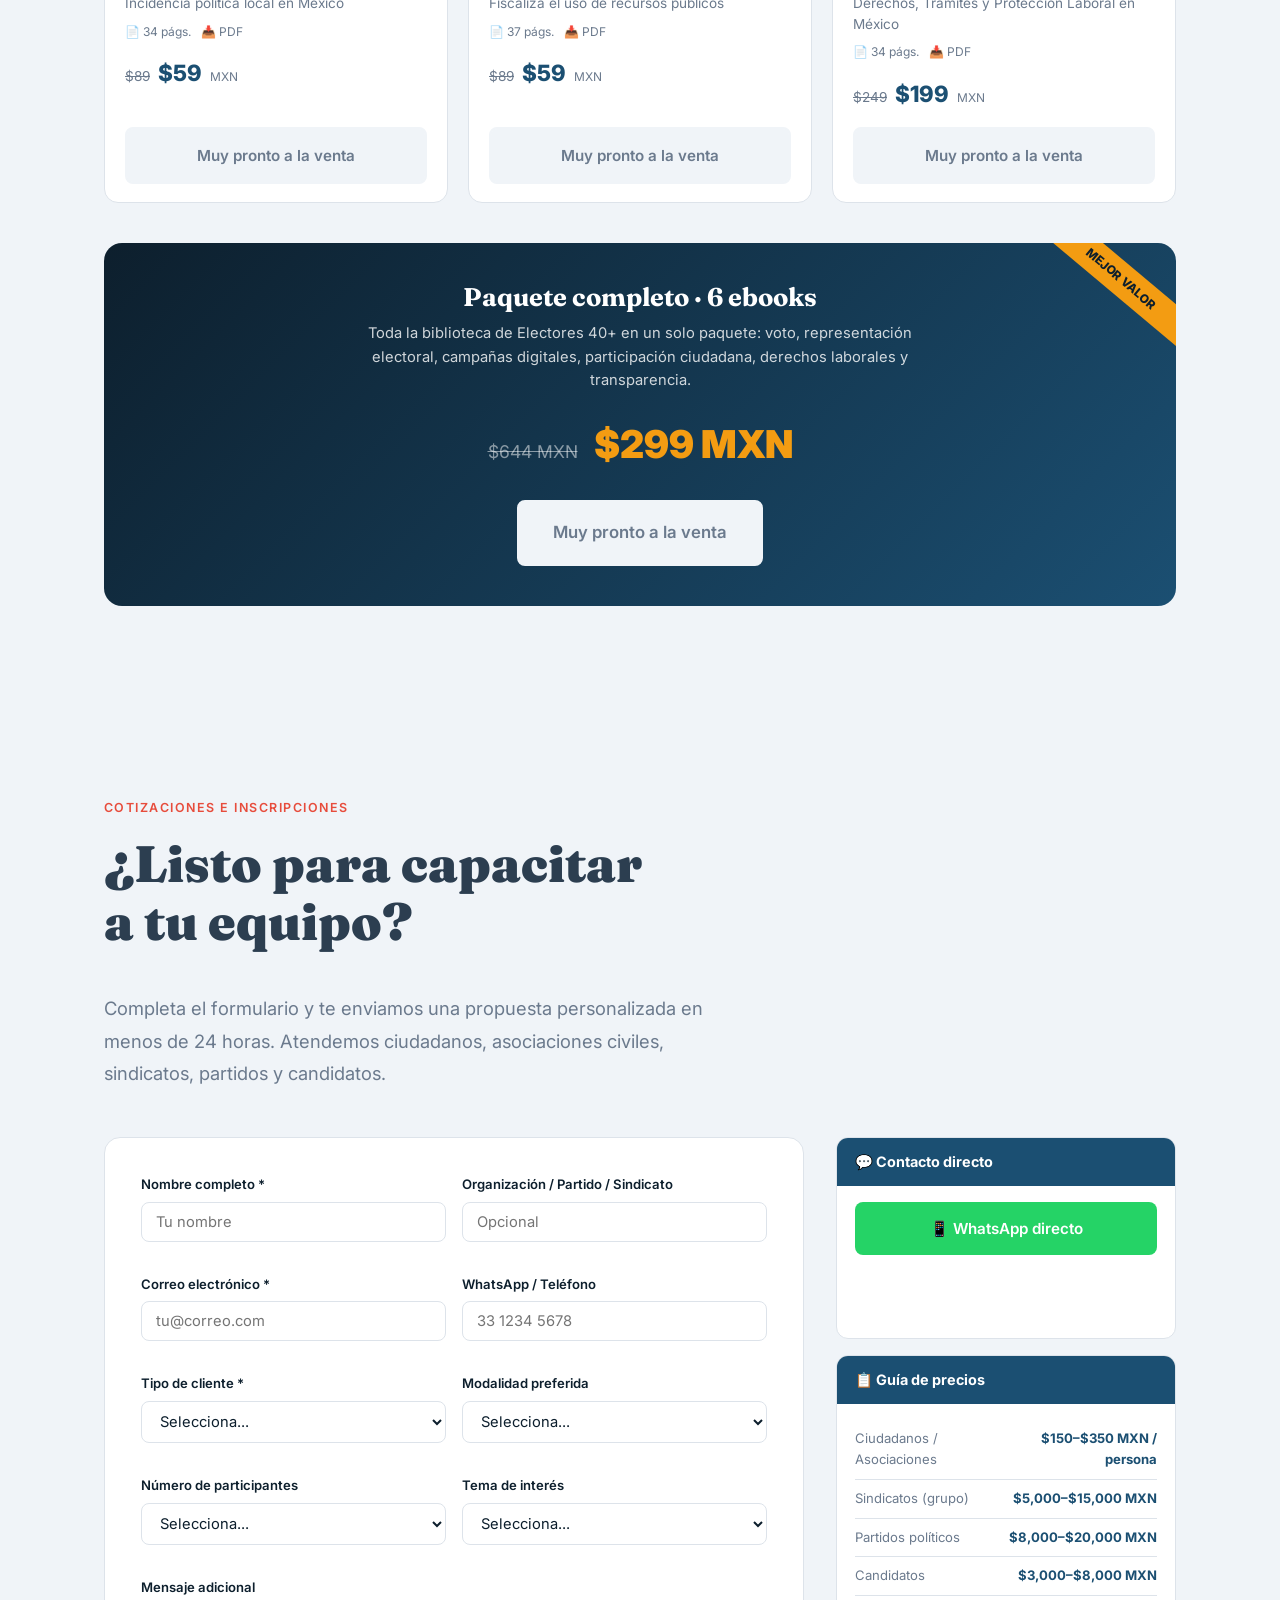
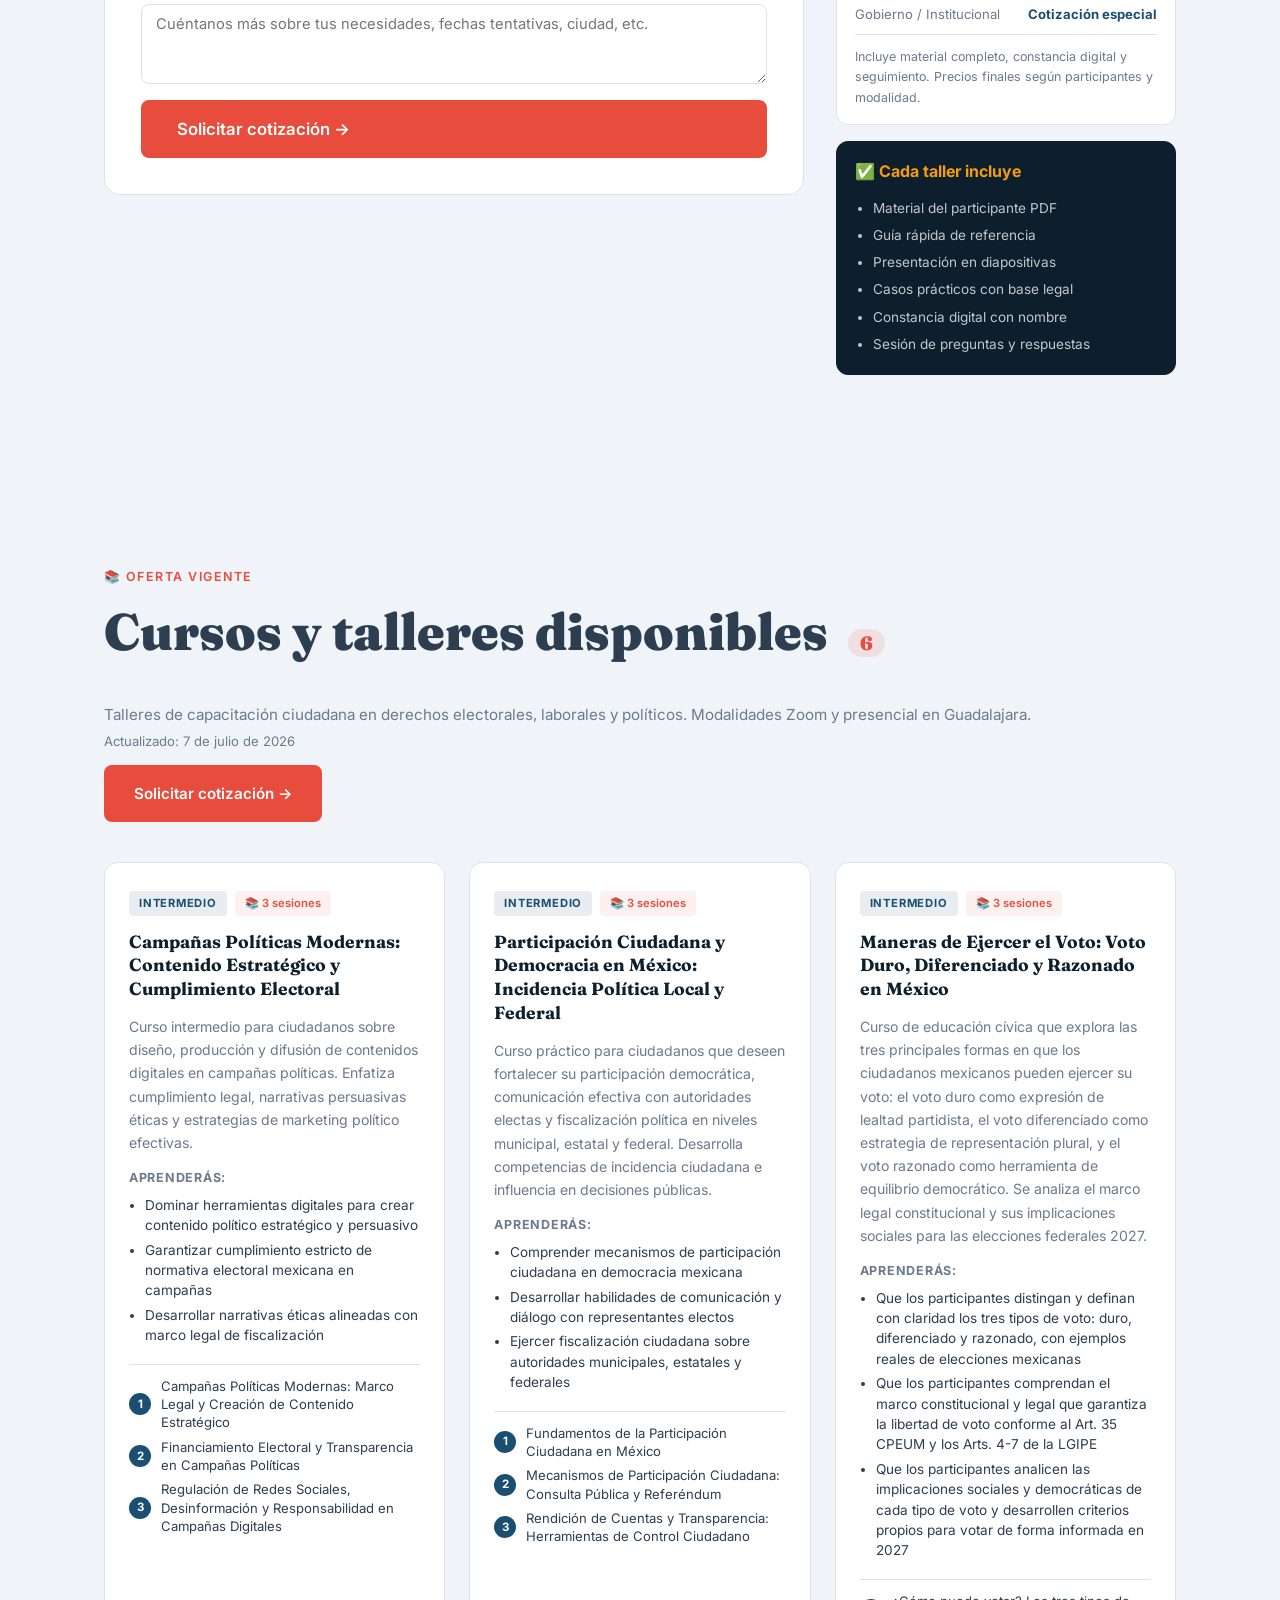
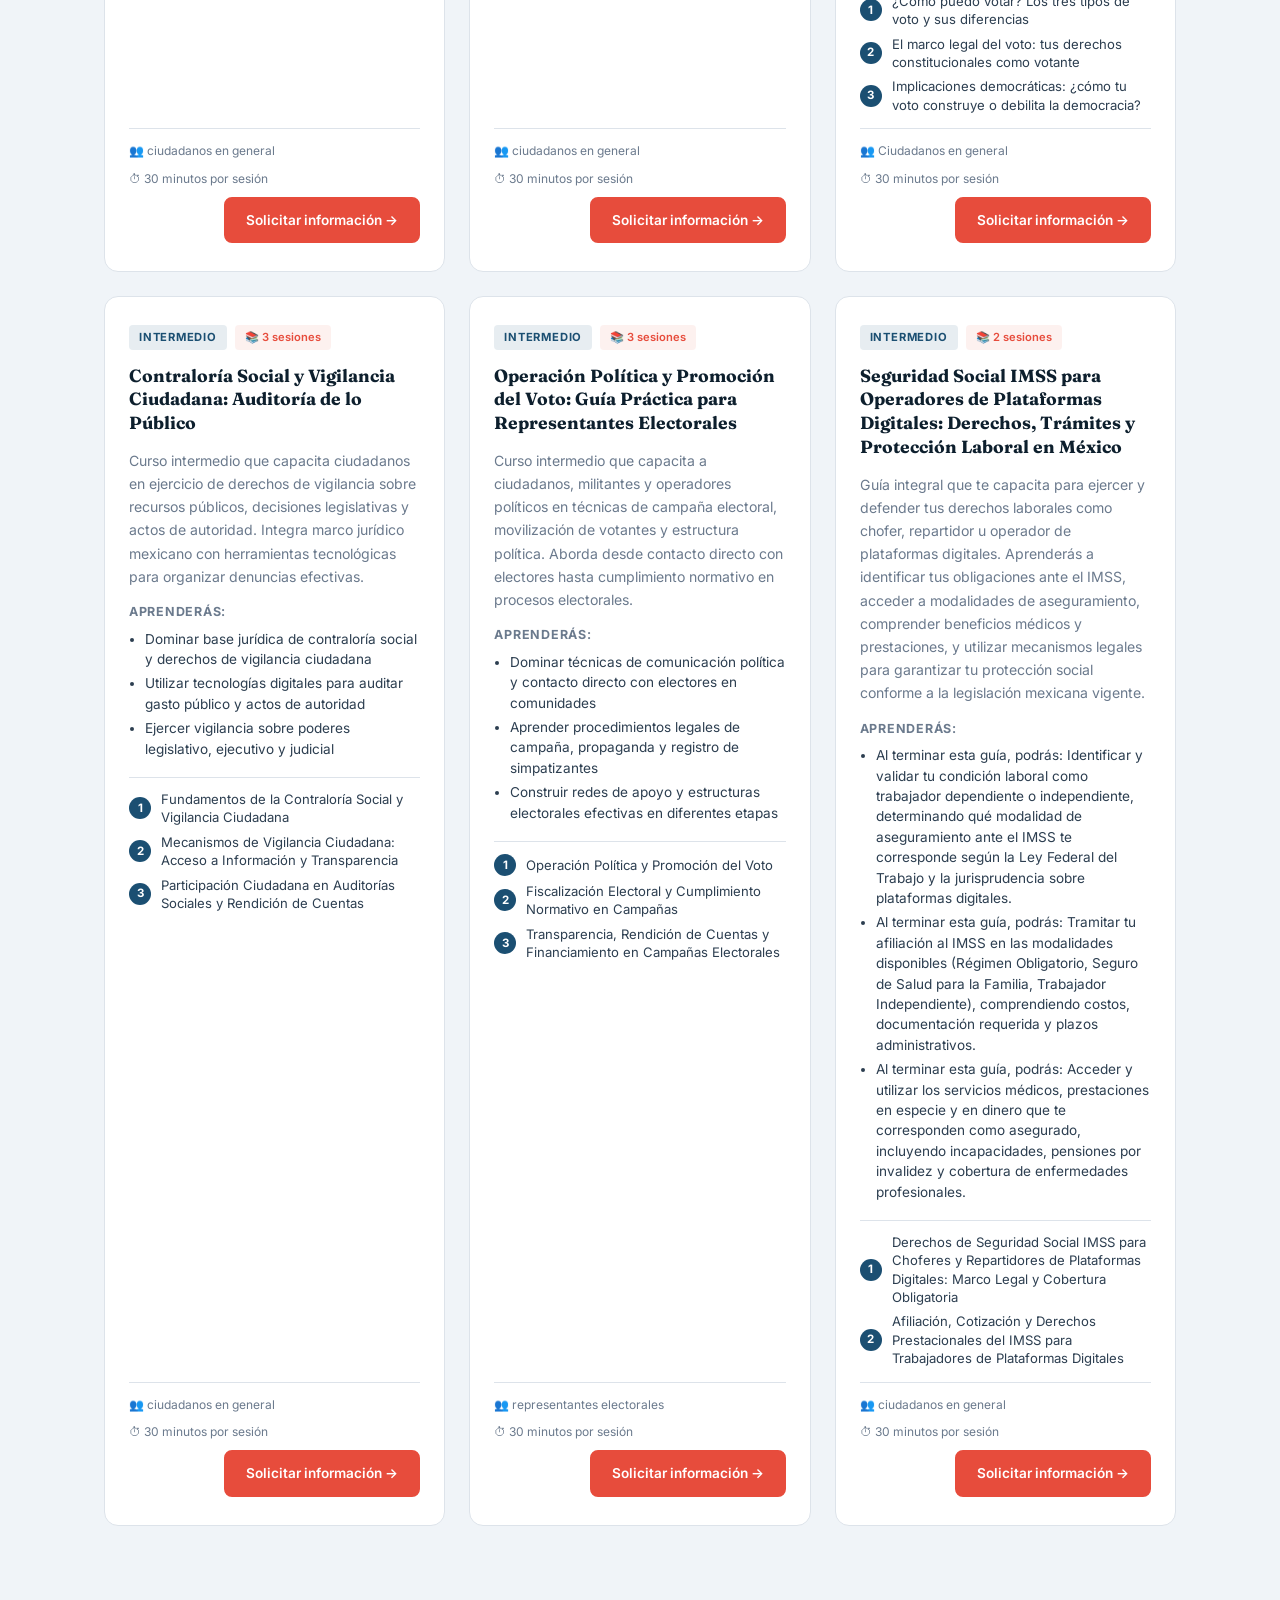
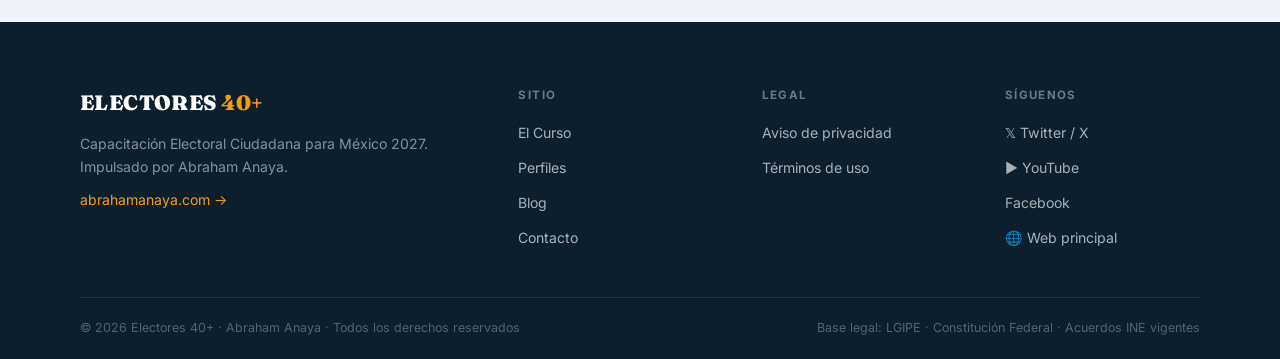
==== commit c372f529: "Reemplaza botones de compra de ebooks por "Muy pronto a la venta" Se pausa la venta directa mientras" ====
--- a/index.html
+++ b/index.html
@@ -343,8 +343,7 @@
             <span class="precio-tachado">$644 MXN</span>
             <span class="precio-final">$299 MXN</span>
           </div>
-          <a href="https://wa.me/523341150010?text=Hola%20Abraham%2C%20quiero%20el%20paquete%20completo%20de%206%20ebooks%20de%20Electores%2040%2B"
-             target="_blank" class="btn btn-primary btn-lg">Adquirir paquete completo →</a>
+          <span class="btn btn-disabled btn-lg">Muy pronto a la venta</span>
         </div>
       </div>
     </div>
--- a/css/style.css
+++ b/css/style.css
@@ -119,6 +119,15 @@
   border-color: var(--white);
 }
 .btn-white:hover { background: var(--light); }
+
+.btn-disabled {
+  background: var(--light);
+  color: var(--muted);
+  border-color: var(--light);
+  cursor: default;
+  justify-content: center;
+}
+.btn-disabled:hover { transform: none; box-shadow: none; }
 
 .btn-lg { padding: 17px 34px; font-size: 1.05rem; }
 .btn-sm { padding: 10px 20px; font-size: .85rem; }
